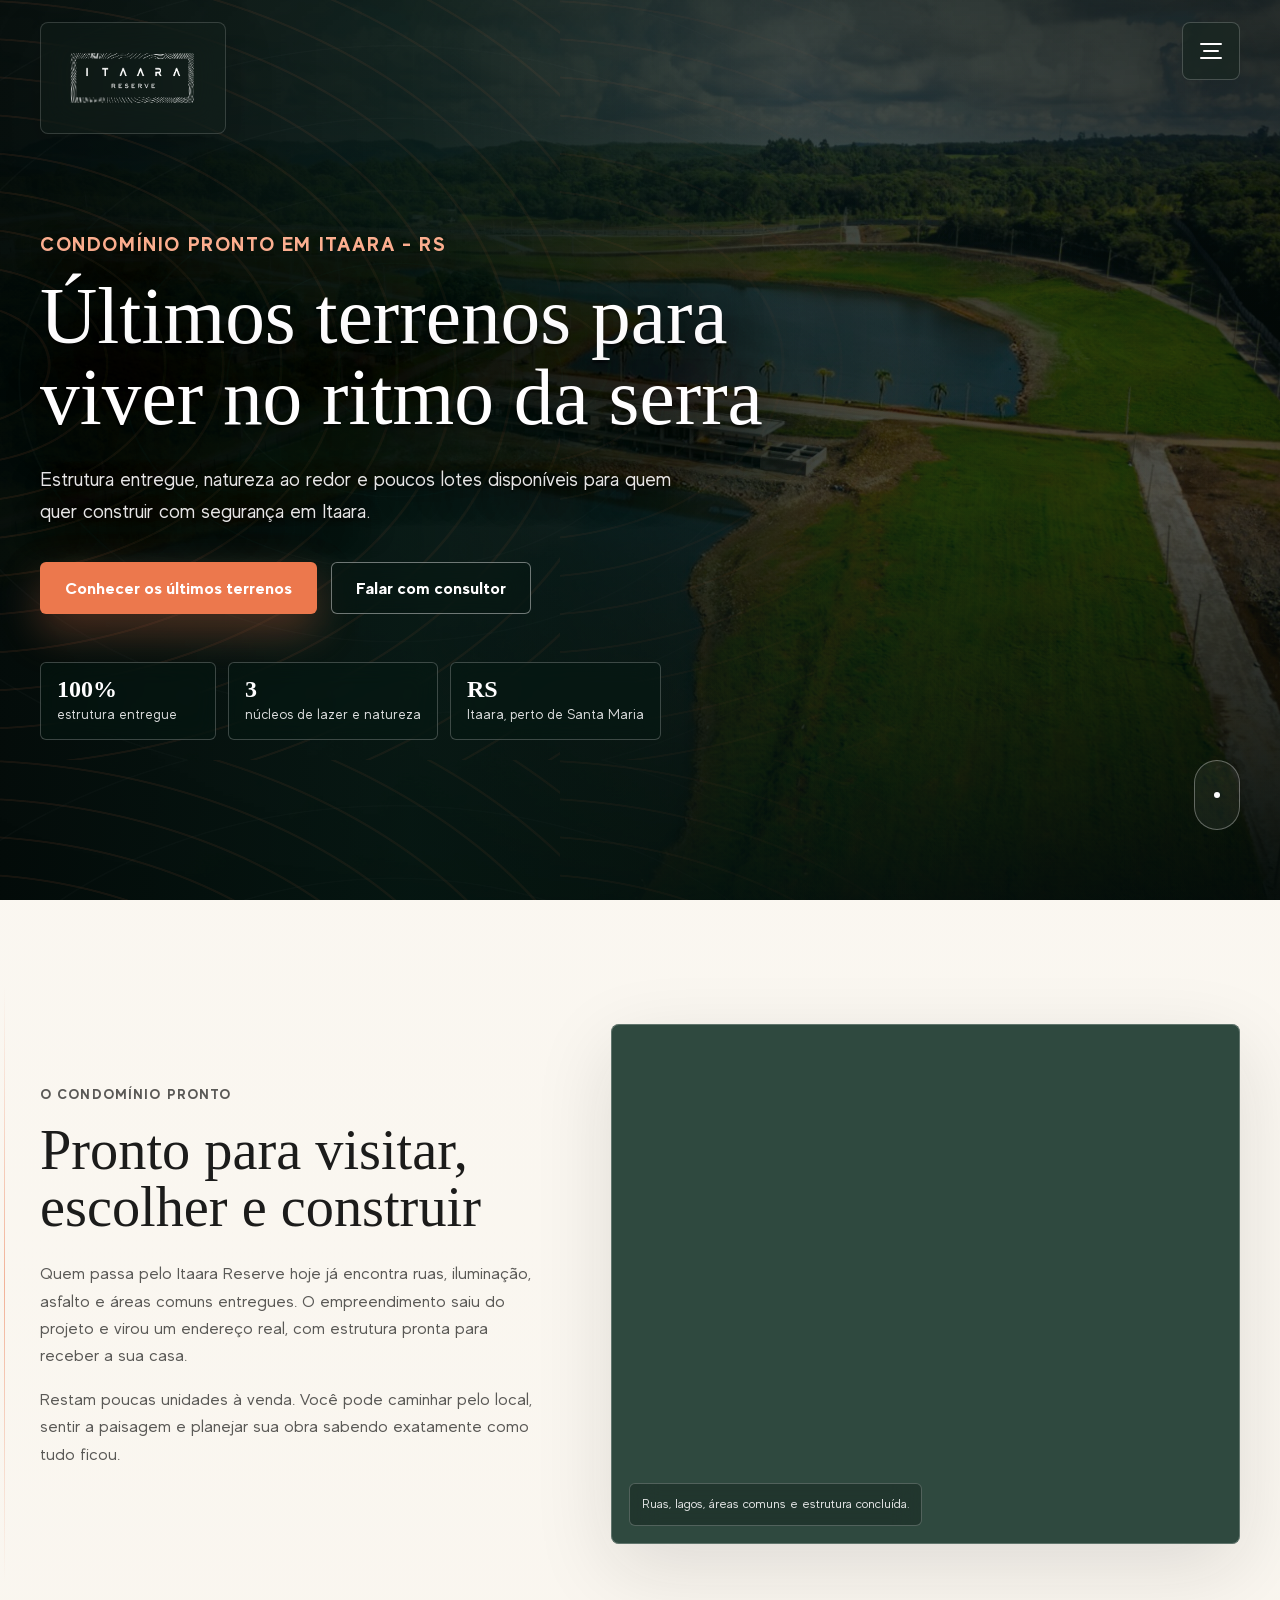
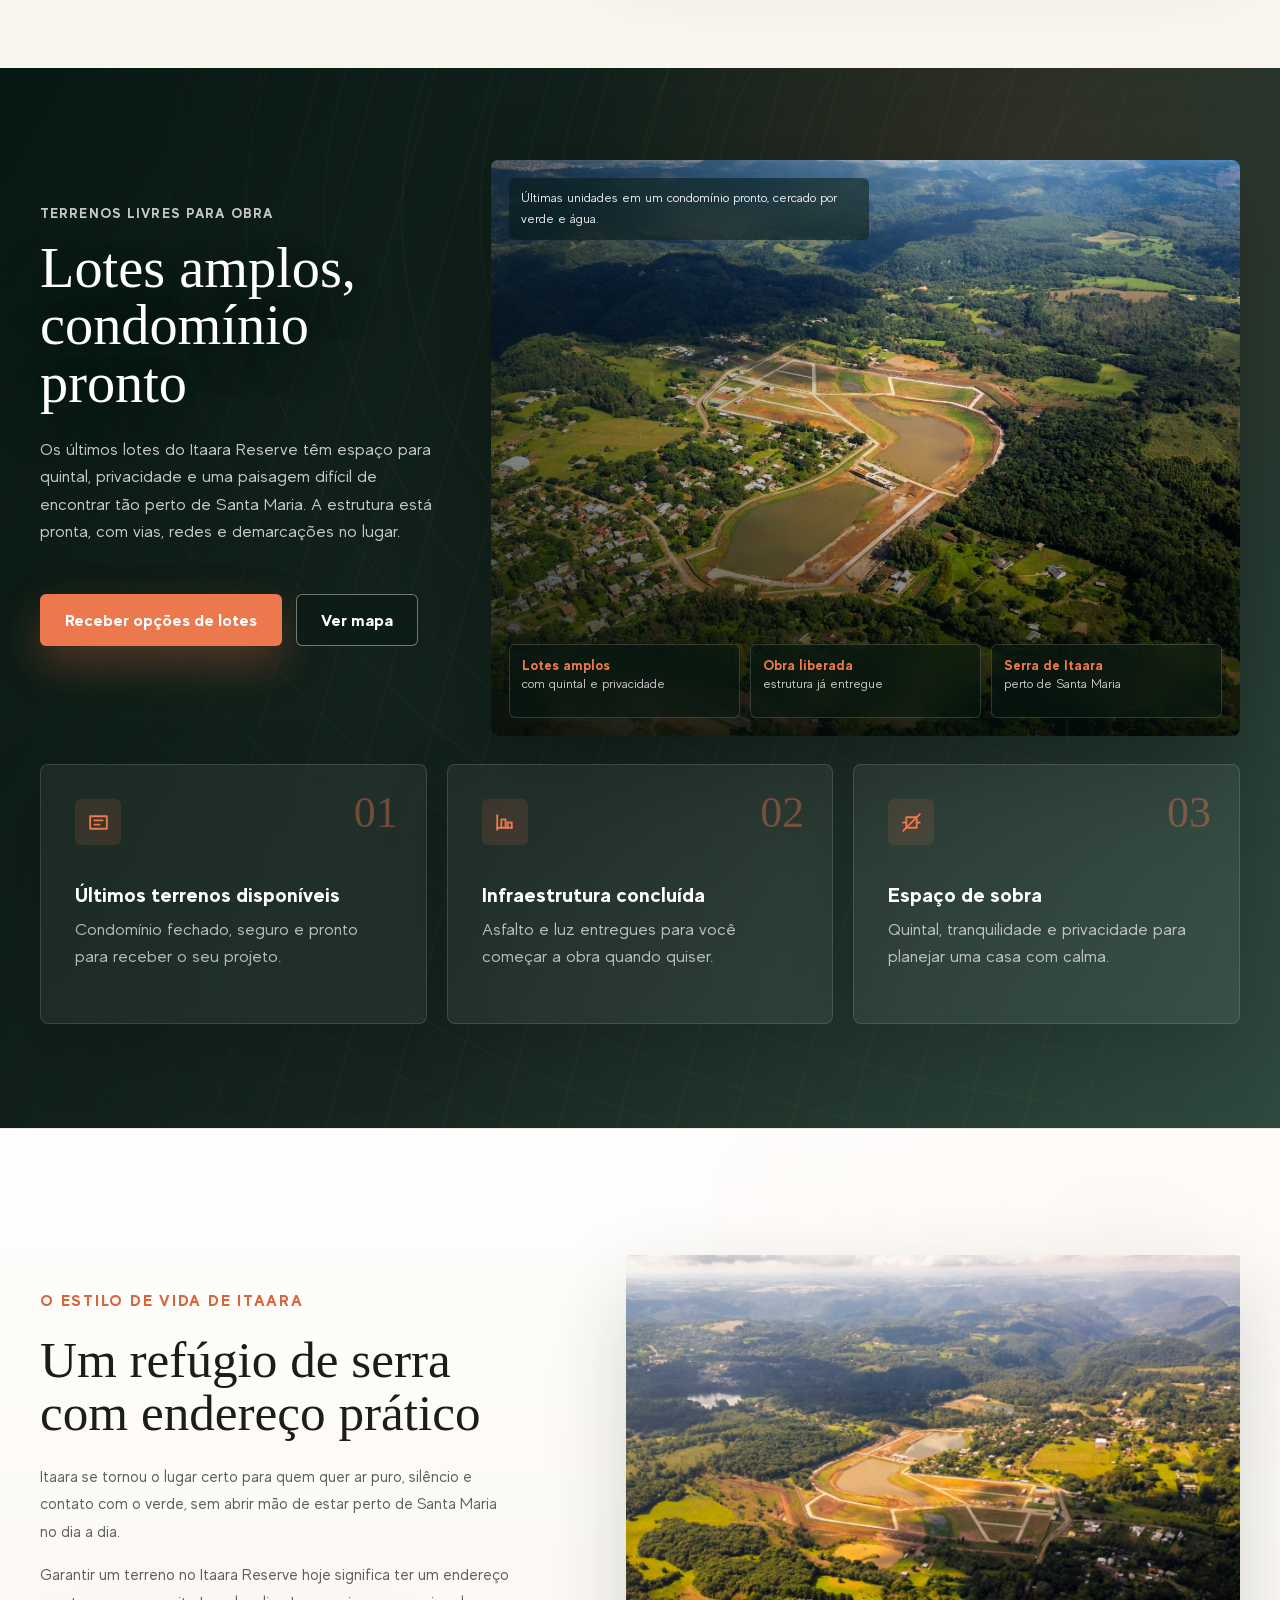
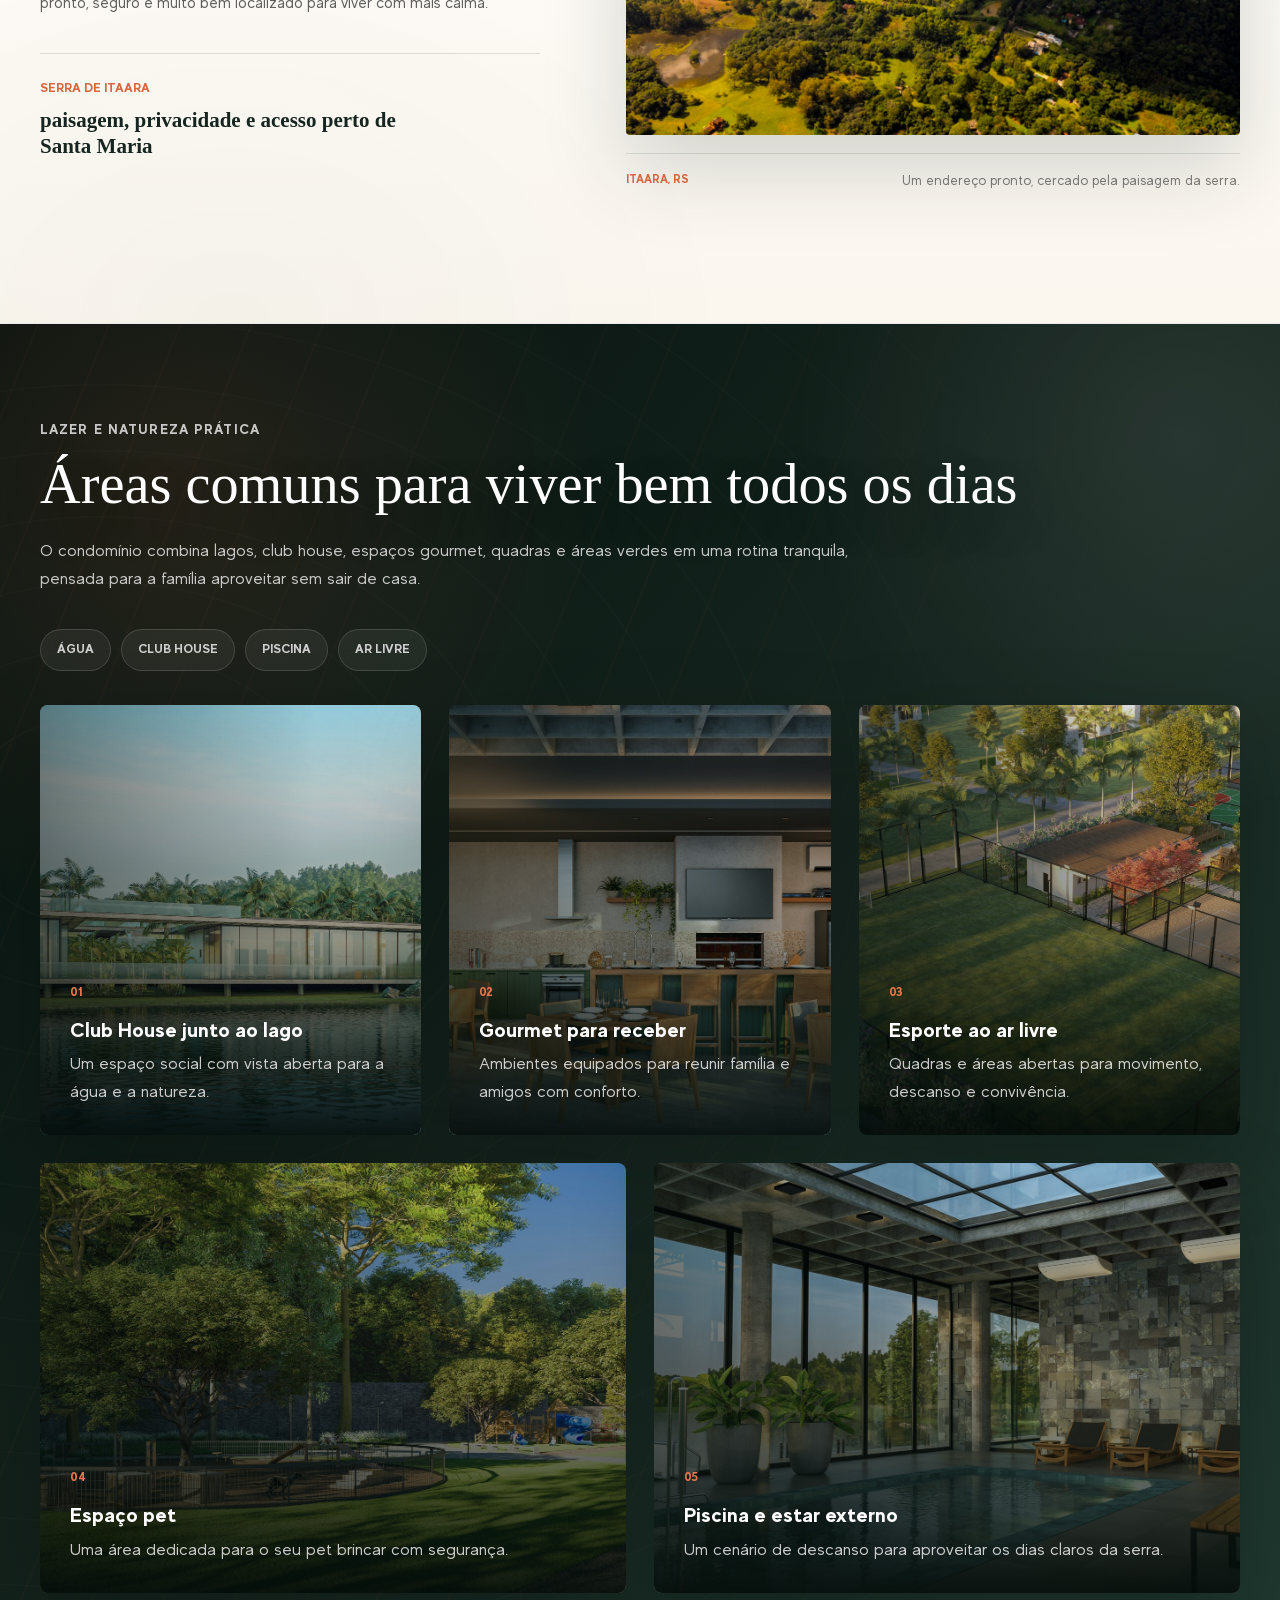
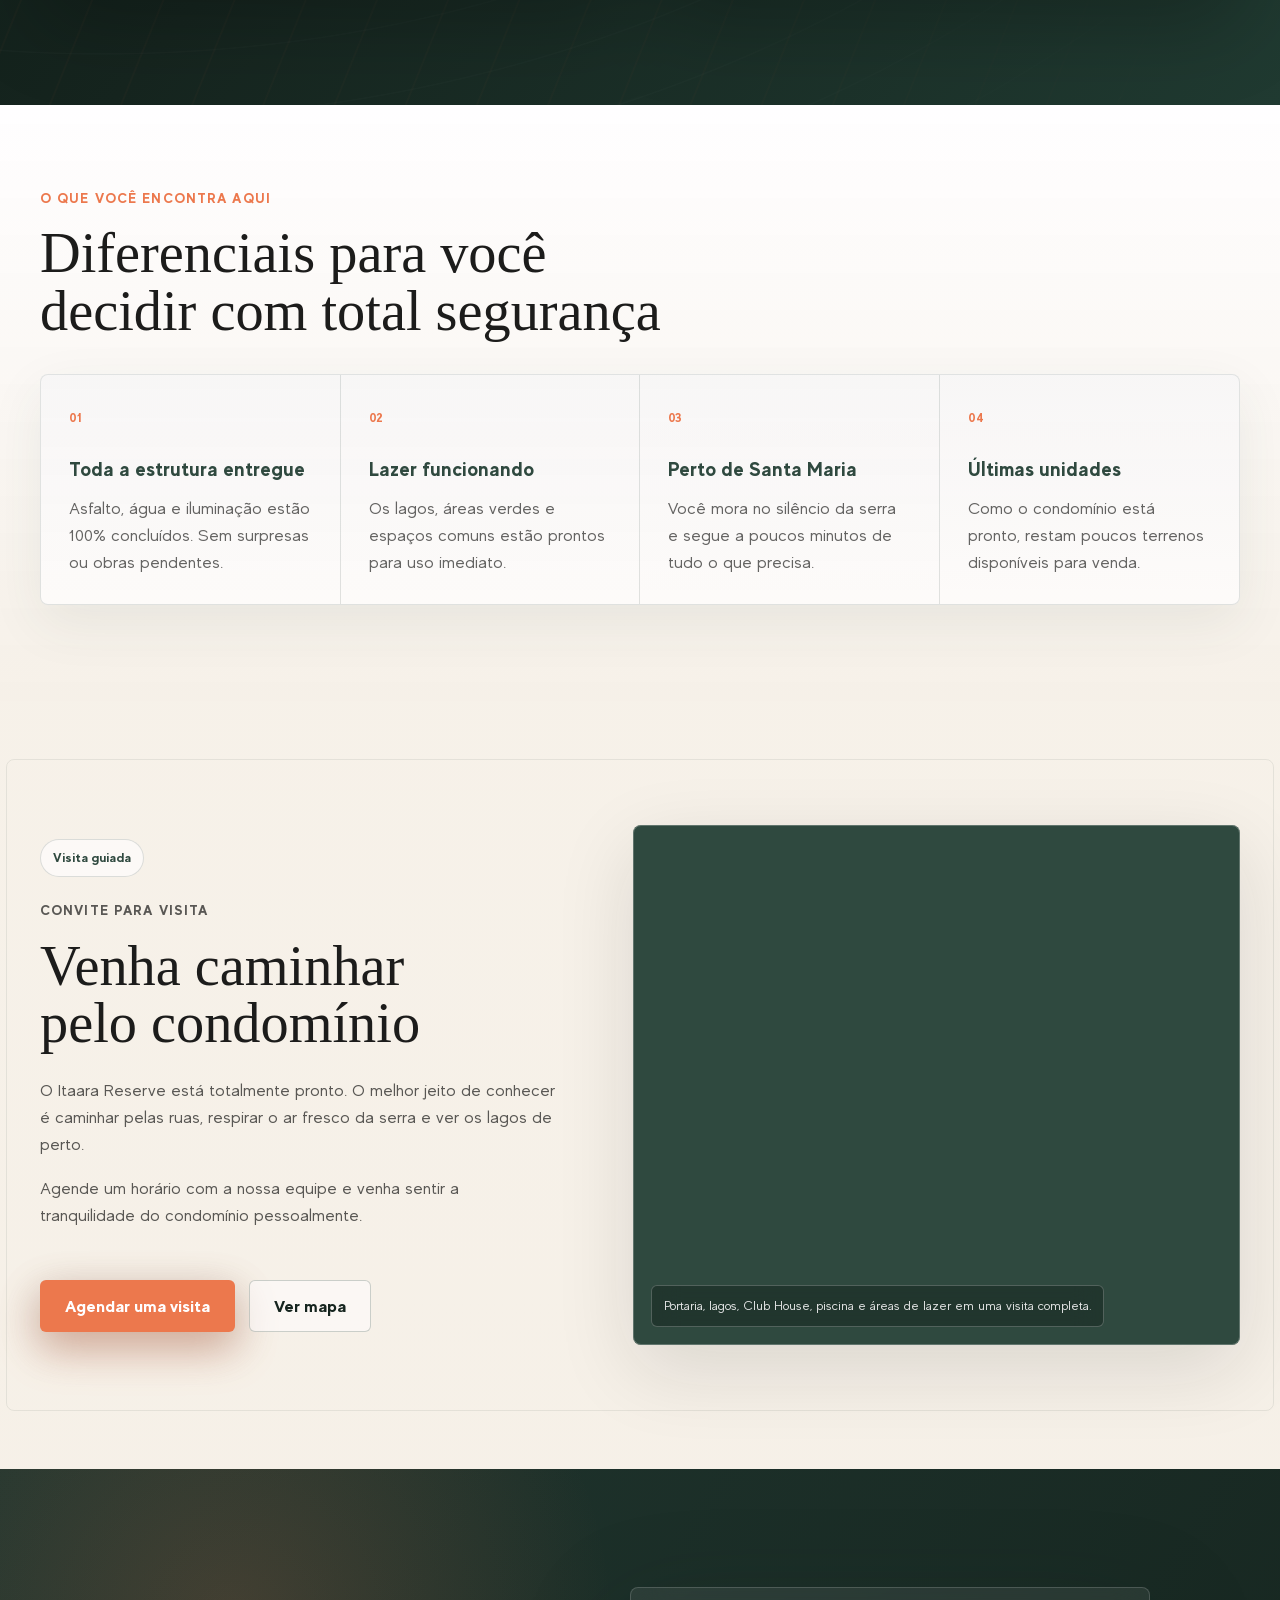
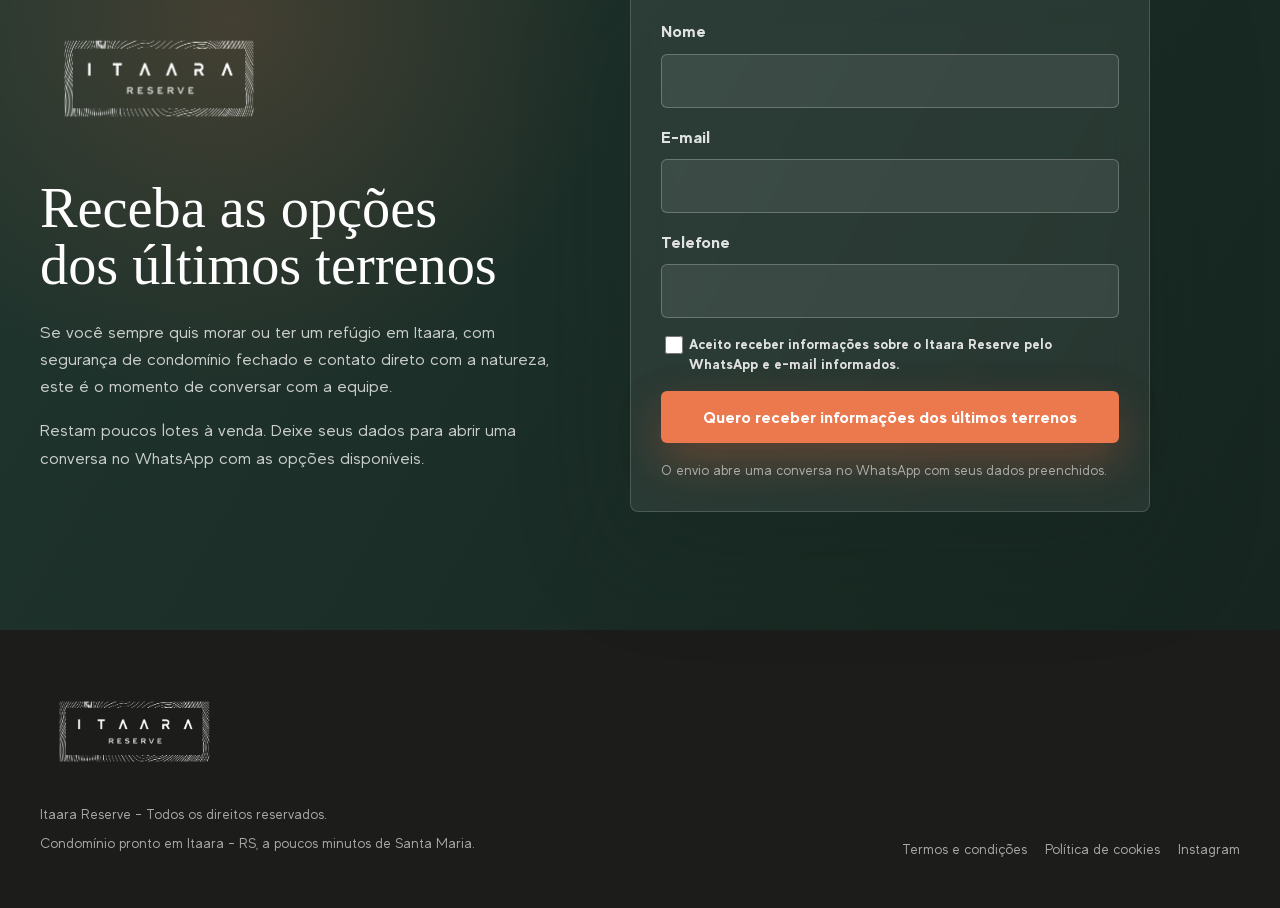
==== index.html @ 9b2591a5 "Add visit section photo gallery" ====
<!doctype html>
<html lang="pt-BR">
  <head>
    <meta charset="utf-8" />
    <meta name="viewport" content="width=device-width, initial-scale=1" />
    <title>Itaara Reserve | Últimos terrenos em Itaara</title>
    <meta
      name="description"
      content="Condomínio pronto em Itaara, com últimos terrenos disponíveis, lagos, natureza e infraestrutura concluída."
    />
    <link rel="preload" href="assets/images/lagos-condominio.jpg" as="image" />
    <script>
      if (location.protocol === "file:") document.documentElement.classList.add("is-file-preview");
    </script>
    <link rel="stylesheet" href="styles.css?v=design-26" />
  </head>
  <body>
    <a class="skip-link" href="#conteudo">Pular para o conteúdo</a>

    <header class="site-header" data-header>
      <a class="brand" href="#topo" aria-label="Itaara Reserve">
        <img src="assets/images/logo-horizontal-branco.png" alt="Itaara Reserve" />
      </a>
      <button class="menu-toggle" type="button" aria-label="Abrir menu" aria-expanded="false" aria-controls="site-menu" data-menu-toggle>
        <span></span>
        <span></span>
        <span></span>
      </button>
      <div class="menu-panel" id="site-menu" data-menu-panel>
        <nav class="menu-nav" aria-label="Navegação principal">
          <a href="#condominio">Condomínio</a>
          <a href="#terrenos">Terrenos</a>
          <a href="#lazer">Lazer</a>
          <a href="#visita">Visita</a>
        </nav>
        <a class="menu-cta" href="https://api.whatsapp.com/send?phone=555599953002&text=Ol%C3%A1.%20Estou%20visitando%20a%20landing%20page%20do%20Itaara%20Reserve%20e%20gostaria%20de%20conhecer%20os%20%C3%BAltimos%20terrenos." target="_blank" rel="noreferrer">
          Falar com consultor
        </a>
      </div>
    </header>

    <main id="conteudo">
      <section class="hero" id="topo" aria-label="Itaara Reserve">
        <div class="hero-video" aria-hidden="true">
          <iframe
            data-hero-video
            src="https://www.youtube.com/embed/HcRC96KBAro?autoplay=1&mute=1&controls=0&playsinline=1&loop=1&playlist=HcRC96KBAro&modestbranding=1&rel=0&enablejsapi=1"
            title="Vídeo do Itaara Reserve"
            allow="autoplay; encrypted-media; picture-in-picture"
            referrerpolicy="strict-origin-when-cross-origin"
          ></iframe>
        </div>
        <div class="hero-overlay"></div>
        <div class="hero-content">
          <p class="section-kicker">Condomínio pronto em Itaara - RS</p>
          <h1>Últimos terrenos para viver no ritmo da serra</h1>
          <p>
            Estrutura entregue, natureza ao redor e poucos lotes disponíveis para quem quer construir com segurança em Itaara.
          </p>
          <div class="hero-actions">
            <a class="btn btn-primary" href="https://api.whatsapp.com/send?phone=555599953002&text=Ol%C3%A1.%20Quero%20conhecer%20os%20%C3%BAltimos%20terrenos%20do%20Itaara%20Reserve." target="_blank" rel="noreferrer">
              Conhecer os últimos terrenos
            </a>
            <a class="btn btn-ghost" href="https://api.whatsapp.com/send?phone=555599953002&text=Ol%C3%A1.%20Gostaria%20de%20falar%20com%20um%20consultor%20sobre%20o%20Itaara%20Reserve." target="_blank" rel="noreferrer">
              Falar com consultor
            </a>
          </div>
          <div class="hero-proof" aria-label="Resumo do empreendimento">
            <span><strong>100%</strong> estrutura entregue</span>
            <span><strong>3</strong> núcleos de lazer e natureza</span>
            <span><strong>RS</strong> Itaara, perto de Santa Maria</span>
          </div>
        </div>
        <a class="scroll-cue" href="#condominio" aria-label="Conhecer o condomínio">
          <span></span>
        </a>
      </section>

      <section class="section split-section proof-section" id="condominio">
        <div class="section-copy">
          <p class="section-kicker">O condomínio pronto</p>
          <h2>Pronto para visitar, escolher e construir</h2>
          <p>
            Quem passa pelo Itaara Reserve hoje já encontra ruas, iluminação, asfalto e áreas comuns entregues. O empreendimento saiu do projeto e virou um endereço real, com estrutura pronta para receber a sua casa.
          </p>
          <p>
            Restam poucas unidades à venda. Você pode caminhar pelo local, sentir a paisagem e planejar sua obra sabendo exatamente como tudo ficou.
          </p>
        </div>
        <figure class="image-panel kenburns-panel">
          <img src="assets/images/estrutura-pronta.jpg" alt="Vista aérea do Itaara Reserve com ruas, lagos e infraestrutura pronta" />
          <img src="assets/images/lagos-condominio.jpg" alt="Lagos e áreas de lazer do Itaara Reserve vistos de cima" aria-hidden="true" />
          <img src="assets/images/vista-geral.jpg" alt="Vista geral do Itaara Reserve integrado à natureza" aria-hidden="true" />
          <img src="assets/images/render-portaria.jpg" alt="Render da portaria do Itaara Reserve" aria-hidden="true" />
          <figcaption>Ruas, lagos, áreas comuns e estrutura concluída.</figcaption>
        </figure>
      </section>

      <section class="section lots-section" id="terrenos">
        <div class="lots-top">
          <div class="section-intro lots-intro">
            <p class="section-kicker">Terrenos livres para obra</p>
            <h2>Lotes amplos, condomínio pronto</h2>
            <p>
              Os últimos lotes do Itaara Reserve têm espaço para quintal, privacidade e uma paisagem difícil de encontrar tão perto de Santa Maria. A estrutura está pronta, com vias, redes e demarcações no lugar.
            </p>
            <div class="section-actions">
              <a class="btn btn-primary" href="https://api.whatsapp.com/send?phone=555599953002&text=Ol%C3%A1.%20Quero%20receber%20as%20op%C3%A7%C3%B5es%20dos%20%C3%BAltimos%20lotes%20do%20Itaara%20Reserve." target="_blank" rel="noreferrer">
                Receber opções de lotes
              </a>
              <button class="btn btn-ghost btn-map" type="button" data-map-open>
                Ver mapa
              </button>
            </div>
          </div>
          <figure class="lots-showcase">
            <img src="assets/images/vista-geral.jpg" alt="Vista aérea dos terrenos e lagos do Itaara Reserve" />
            <figcaption>Últimas unidades em um condomínio pronto, cercado por verde e água.</figcaption>
            <div class="lot-tags" aria-label="Resumo dos terrenos">
              <span><strong>Lotes amplos</strong> com quintal e privacidade</span>
              <span><strong>Obra liberada</strong> estrutura já entregue</span>
              <span><strong>Serra de Itaara</strong> perto de Santa Maria</span>
            </div>
          </figure>
        </div>
        <div class="benefit-list">
          <article class="benefit-item">
            <span class="benefit-number">01</span>
            <span class="benefit-icon" aria-hidden="true">
              <svg viewBox="0 0 24 24"><path d="M4 6h16v12H4z" /><path d="M8 10h8" /><path d="M8 14h5" /></svg>
            </span>
            <div>
              <h3>Últimos terrenos disponíveis</h3>
              <p>Condomínio fechado, seguro e pronto para receber o seu projeto.</p>
            </div>
          </article>
          <article class="benefit-item">
            <span class="benefit-number">02</span>
            <span class="benefit-icon" aria-hidden="true">
              <svg viewBox="0 0 24 24"><path d="M5 19V5" /><path d="M5 17h14" /><path d="M9 17V9h4v8" /><path d="M15 17v-5h4v5" /></svg>
            </span>
            <div>
              <h3>Infraestrutura concluída</h3>
              <p>Asfalto e luz entregues para você começar a obra quando quiser.</p>
            </div>
          </article>
          <article class="benefit-item">
            <span class="benefit-number">03</span>
            <span class="benefit-icon" aria-hidden="true">
              <svg viewBox="0 0 24 24"><path d="M4 20L20 4" /><path d="M7 7h10v10H7z" /><path d="M4 12h3" /><path d="M17 12h3" /></svg>
            </span>
            <div>
              <h3>Espaço de sobra</h3>
              <p>Quintal, tranquilidade e privacidade para planejar uma casa com calma.</p>
            </div>
          </article>
        </div>
      </section>

      <section class="lifestyle-section">
        <div class="lifestyle-bg" aria-hidden="true"></div>
        <div class="lifestyle-frame">
          <div class="section-copy lifestyle-copy">
            <p class="section-kicker">O estilo de vida de Itaara</p>
            <h2>Um refúgio de serra com endereço prático</h2>
            <p>
              Itaara se tornou o lugar certo para quem quer ar puro, silêncio e contato com o verde, sem abrir mão de estar perto de Santa Maria no dia a dia.
            </p>
            <p>
              Garantir um terreno no Itaara Reserve hoje significa ter um endereço pronto, seguro e muito bem localizado para viver com mais calma.
            </p>
            <div class="lifestyle-signature" aria-label="Resumo do estilo de vida">
              <span>Serra de Itaara</span>
              <strong>paisagem, privacidade e acesso perto de Santa Maria</strong>
            </div>
          </div>
          <figure class="wide-image lifestyle-visual">
            <img src="assets/images/serra-itaara.jpg" alt="Vista aérea da serra de Itaara com o condomínio integrado à natureza" />
            <figcaption>
              <span>Itaara, RS</span>
              <strong>Um endereço pronto, cercado pela paisagem da serra.</strong>
            </figcaption>
          </figure>
        </div>
      </section>

      <section class="section leisure-section" id="lazer">
        <div class="leisure-head">
          <div class="section-intro">
            <p class="section-kicker">Lazer e natureza prática</p>
            <h2>Áreas comuns para viver bem todos os dias</h2>
            <p>
              O condomínio combina lagos, club house, espaços gourmet, quadras e áreas verdes em uma rotina tranquila, pensada para a família aproveitar sem sair de casa.
            </p>
          </div>
          <div class="leisure-note" aria-label="Resumo das experiências de lazer">
            <span>água</span>
            <span>club house</span>
            <span>piscina</span>
            <span>ar livre</span>
          </div>
        </div>
        <div class="leisure-grid">
          <article class="leisure-card">
            <img src="assets/images/render-clubhouse-lago.jpg" alt="Render do Club House à beira do lago" />
            <div>
              <span class="card-index">01</span>
              <h3>Club House junto ao lago</h3>
              <p>Um espaço social com vista aberta para a água e a natureza.</p>
            </div>
          </article>
          <article class="leisure-card">
            <img src="assets/images/render-gourmet-interior.jpg" alt="Render do espaço gourmet interno" />
            <div>
              <span class="card-index">02</span>
              <h3>Gourmet para receber</h3>
              <p>Ambientes equipados para reunir família e amigos com conforto.</p>
            </div>
          </article>
          <article class="leisure-card">
            <img src="assets/images/render-quadras.jpg" alt="Render das quadras esportivas do Itaara Reserve" />
            <div>
              <span class="card-index">03</span>
              <h3>Esporte ao ar livre</h3>
              <p>Quadras e áreas abertas para movimento, descanso e convivência.</p>
            </div>
          </article>
          <article class="leisure-card">
            <img src="assets/images/render-pet-agility.jpg" alt="Render do espaço pet agility" />
            <div>
              <span class="card-index">04</span>
              <h3>Espaço pet</h3>
              <p>Uma área dedicada para o seu pet brincar com segurança.</p>
            </div>
          </article>
          <article class="leisure-card">
            <img src="assets/images/render-piscina.jpg" alt="Render da piscina do Itaara Reserve" />
            <div>
              <span class="card-index">05</span>
              <h3>Piscina e estar externo</h3>
              <p>Um cenário de descanso para aproveitar os dias claros da serra.</p>
            </div>
          </article>
        </div>
      </section>

      <section class="summary-section" aria-label="Diferenciais">
        <div class="summary-head">
          <p class="section-kicker">O que você encontra aqui</p>
          <h2>Diferenciais para você decidir com total segurança</h2>
        </div>
        <div class="summary-grid">
          <article>
            <span>01</span>
            <strong>Toda a estrutura entregue</strong>
            <p>Asfalto, água e iluminação estão 100% concluídos. Sem surpresas ou obras pendentes.</p>
          </article>
          <article>
            <span>02</span>
            <strong>Lazer funcionando</strong>
            <p>Os lagos, áreas verdes e espaços comuns estão prontos para uso imediato.</p>
          </article>
          <article>
            <span>03</span>
            <strong>Perto de Santa Maria</strong>
            <p>Você mora no silêncio da serra e segue a poucos minutos de tudo o que precisa.</p>
          </article>
          <article>
            <span>04</span>
            <strong>Últimas unidades</strong>
            <p>Como o condomínio está pronto, restam poucos terrenos disponíveis para venda.</p>
          </article>
        </div>
      </section>

      <section class="section split-section visit-section" id="visita">
        <div class="section-copy">
          <span class="visit-badge">Visita guiada</span>
          <p class="section-kicker">Convite para visita</p>
          <h2>Venha caminhar pelo condomínio</h2>
          <p>
            O Itaara Reserve está totalmente pronto. O melhor jeito de conhecer é caminhar pelas ruas, respirar o ar fresco da serra e ver os lagos de perto.
          </p>
          <p>
            Agende um horário com a nossa equipe e venha sentir a tranquilidade do condomínio pessoalmente.
          </p>
          <div class="section-actions">
            <a class="btn btn-primary" href="https://api.whatsapp.com/send?phone=555599953002&text=Ol%C3%A1.%20Quero%20agendar%20uma%20visita%20ao%20Itaara%20Reserve." target="_blank" rel="noreferrer">
              Agendar uma visita
            </a>
            <button class="btn btn-outline-dark" type="button" data-map-open>
              Ver mapa
            </button>
          </div>
        </div>
        <figure class="image-panel visit-image visit-gallery">
          <img src="assets/images/render-portico-acesso.jpg" alt="Render do pórtico de acesso do Itaara Reserve" />
          <img src="assets/images/vista-geral.jpg" alt="Vista aérea do Itaara Reserve com lagos e terrenos" aria-hidden="true" />
          <img src="assets/images/render-clubhouse-lago.jpg" alt="Render do Club House junto ao lago" aria-hidden="true" />
          <img src="assets/images/render-piscina.jpg" alt="Render da piscina do Itaara Reserve" aria-hidden="true" />
          <img src="assets/images/render-quadras.jpg" alt="Render das quadras esportivas do condomínio" aria-hidden="true" />
          <figcaption>Portaria, lagos, Club House, piscina e áreas de lazer em uma visita completa.</figcaption>
        </figure>
      </section>

      <section class="conversion-section" id="contato">
        <div class="conversion-copy">
          <img src="assets/images/logo-horizontal-branco.png" alt="Itaara Reserve" />
          <h2>Receba as opções dos últimos terrenos</h2>
          <p>
            Se você sempre quis morar ou ter um refúgio em Itaara, com segurança de condomínio fechado e contato direto com a natureza, este é o momento de conversar com a equipe.
          </p>
          <p>
            Restam poucos lotes à venda. Deixe seus dados para abrir uma conversa no WhatsApp com as opções disponíveis.
          </p>
        </div>
        <form class="lead-form" data-lead-form>
          <label>
            Nome
            <input type="text" name="name" autocomplete="name" required />
          </label>
          <label>
            E-mail
            <input type="email" name="email" autocomplete="email" required />
          </label>
          <label>
            Telefone
            <input type="tel" name="phone" autocomplete="tel" required />
          </label>
          <label class="consent">
            <input type="checkbox" name="consent" required />
            Aceito receber informações sobre o Itaara Reserve pelo WhatsApp e e-mail informados.
          </label>
          <button class="btn btn-primary" type="submit">Quero receber informações dos últimos terrenos</button>
          <p class="form-note">O envio abre uma conversa no WhatsApp com seus dados preenchidos.</p>
        </form>
      </section>
    </main>

    <footer class="site-footer">
      <div>
        <img src="assets/images/logo-horizontal-branco.png" alt="Itaara Reserve" />
        <p>Itaara Reserve - Todos os direitos reservados.</p>
        <p>Condomínio pronto em Itaara - RS, a poucos minutos de Santa Maria.</p>
      </div>
      <div class="footer-links">
        <a href="https://itaarareserve.com.br/termos-e-condicoes/" target="_blank" rel="noreferrer">Termos e condições</a>
        <a href="https://itaarareserve.com.br/politica-de-cookies-br/" target="_blank" rel="noreferrer">Política de cookies</a>
        <a href="https://www.instagram.com/construtoraitaara/" target="_blank" rel="noreferrer">Instagram</a>
      </div>
    </footer>

    <div class="map-modal" data-map-modal hidden>
      <div class="map-modal__backdrop" data-map-close></div>
      <div class="map-modal__dialog" role="dialog" aria-modal="true" aria-label="Mapa do Itaara Reserve">
        <button class="map-modal__close" type="button" aria-label="Fechar mapa" data-map-close>×</button>
        <div class="map-modal__head">
          <p class="section-kicker">Mapa do condomínio</p>
          <h2>Implantação Itaara Reserve</h2>
        </div>
        <img src="assets/images/mapa-itaara.jpg" alt="Mapa de implantação do Itaara Reserve" />
      </div>
    </div>

    <script src="script.js?v=design-26"></script>
  </body>
</html>
---- styles.css ----
@font-face {
  font-family: "Made Evolve Sans";
  src: url("assets/fonts/made-evolve-sans.woff2") format("woff2");
  font-weight: 400;
  font-style: normal;
  font-display: swap;
}

@font-face {
  font-family: "Made Evolve Sans";
  src: url("assets/fonts/made-evolve-sans-medium.woff2") format("woff2");
  font-weight: 600;
  font-style: normal;
  font-display: swap;
}

@font-face {
  font-family: "Made Evolve Sans";
  src: url("assets/fonts/made-evolve-sans-bold.woff2") format("woff2");
  font-weight: 800;
  font-style: normal;
  font-display: swap;
}

@font-face {
  font-family: "Mirador Display";
  src: local("Mirador Book"), local("Mirador"), local("Mirador Medium");
  font-weight: 400 700;
  font-style: normal;
  font-display: swap;
}

:root {
  --coral: #ec784d;
  --coral-deep: #d7653e;
  --green: #2f493f;
  --green-deep: #20362f;
  --green-ink: #16251f;
  --black: #1c1c1b;
  --white: #fffeff;
  --paper: #f5efe6;
  --paper-soft: #fbf8f2;
  --mist: #e8ede5;
  --sage: #61736a;
  --line: rgba(47, 73, 63, 0.14);
  --shadow-soft: 0 24px 80px rgba(28, 28, 27, 0.12);
  --shadow-strong: 0 36px 110px rgba(22, 37, 31, 0.28);
  --max: 1200px;
  --display: "Mirador Display", Georgia, "Times New Roman", serif;
  --sans: "Made Evolve Sans", "Segoe UI", Tahoma, sans-serif;
}

* {
  box-sizing: border-box;
}

html {
  scroll-behavior: smooth;
  overflow-x: hidden;
}

body {
  margin: 0;
  background:
    radial-gradient(circle at 12% 0%, rgba(236, 120, 77, 0.08), transparent 28rem),
    linear-gradient(180deg, var(--paper-soft), var(--paper));
  color: var(--black);
  font-family: var(--sans);
  font-size: 17px;
  line-height: 1.6;
  overflow-x: hidden;
}

::selection {
  background: rgba(236, 120, 77, 0.28);
}

img {
  display: block;
  max-width: 100%;
}

a {
  color: inherit;
  text-decoration: none;
}

button,
input {
  font: inherit;
}

.skip-link {
  position: fixed;
  top: 12px;
  left: 12px;
  z-index: 20;
  transform: translateY(-160%);
  background: var(--white);
  color: var(--black);
  padding: 10px 14px;
  border-radius: 6px;
}

.skip-link:focus {
  transform: translateY(0);
}

.site-header {
  position: absolute;
  top: 22px;
  left: max(22px, calc((100vw - var(--max)) / 2));
  right: max(22px, calc((100vw - var(--max)) / 2));
  z-index: 10;
  display: flex;
  align-items: flex-start;
  justify-content: space-between;
  gap: 18px;
  color: var(--white);
  pointer-events: none;
}

.brand,
.menu-toggle,
.menu-panel {
  pointer-events: auto;
}

.brand {
  display: flex;
  align-items: center;
  min-height: 58px;
  border: 1px solid rgba(255, 254, 255, 0.16);
  border-radius: 8px;
  padding: 11px 14px;
  background: rgba(22, 37, 31, 0.34);
  box-shadow: 0 16px 48px rgba(0, 0, 0, 0.18);
  backdrop-filter: blur(18px);
  transition: background 220ms ease, border-color 220ms ease, box-shadow 220ms ease;
}

.site-header.is-scrolled .brand,
.site-header.is-scrolled .menu-toggle {
  border-color: rgba(255, 254, 255, 0.2);
  background: rgba(22, 37, 31, 0.78);
  box-shadow: 0 18px 58px rgba(0, 0, 0, 0.24);
}

.brand img {
  width: 156px;
}

.menu-toggle {
  position: fixed;
  top: 22px;
  right: max(22px, calc((100vw - var(--max)) / 2));
  z-index: 12;
  display: grid;
  place-items: center;
  width: 58px;
  height: 58px;
  border: 1px solid rgba(255, 254, 255, 0.2);
  border-radius: 8px;
  padding: 0;
  color: var(--white);
  background: rgba(22, 37, 31, 0.64);
  box-shadow: 0 16px 48px rgba(0, 0, 0, 0.18);
  backdrop-filter: blur(18px);
  cursor: pointer;
  transition: background 220ms ease, border-color 220ms ease, transform 220ms ease, box-shadow 220ms ease;
}

.menu-toggle:hover {
  border-color: rgba(236, 120, 77, 0.78);
  background: rgba(22, 37, 31, 0.72);
  transform: translateY(-1px);
}

.menu-toggle span {
  position: absolute;
  width: 22px;
  height: 2px;
  border-radius: 999px;
  background: currentColor;
  transition: transform 220ms ease, opacity 180ms ease, width 220ms ease;
}

.menu-toggle span:nth-child(1) {
  transform: translateY(-7px);
}

.menu-toggle span:nth-child(2) {
  width: 16px;
}

.menu-toggle span:nth-child(3) {
  transform: translateY(7px);
}

.site-header.is-menu-open .menu-toggle span:nth-child(1) {
  transform: rotate(45deg);
}

.site-header.is-menu-open .menu-toggle span:nth-child(2) {
  opacity: 0;
  transform: scaleX(0);
}

.site-header.is-menu-open .menu-toggle span:nth-child(3) {
  transform: rotate(-45deg);
}

.menu-panel {
  position: fixed;
  top: 92px;
  right: max(22px, calc((100vw - var(--max)) / 2));
  z-index: 11;
  width: min(340px, calc(100vw - 44px));
  border: 1px solid rgba(255, 254, 255, 0.16);
  border-radius: 8px;
  padding: 10px;
  background: rgba(22, 37, 31, 0.9);
  box-shadow: 0 28px 84px rgba(0, 0, 0, 0.3);
  backdrop-filter: blur(22px);
  opacity: 0;
  visibility: hidden;
  transform: translateY(-8px) scale(0.98);
  transform-origin: top right;
  transition: opacity 180ms ease, visibility 180ms ease, transform 220ms ease;
}

.site-header.is-menu-open .menu-panel,
.menu-panel.is-open {
  opacity: 1;
  visibility: visible;
  transform: translateY(0) scale(1);
}

.menu-nav {
  display: grid;
  gap: 2px;
}

.menu-nav a {
  display: flex;
  align-items: center;
  min-height: 50px;
  border-radius: 6px;
  padding: 0 14px;
  color: rgba(255, 254, 255, 0.86);
  font-weight: 700;
  transition: background 180ms ease, color 180ms ease, transform 180ms ease;
}

.menu-nav a:hover {
  color: var(--white);
  background: rgba(255, 254, 255, 0.08);
  transform: translateX(2px);
}

.menu-cta {
  display: flex;
  align-items: center;
  justify-content: center;
  min-height: 50px;
  margin-top: 10px;
  border-radius: 6px;
  padding: 0 16px;
  background: var(--coral);
  color: var(--white);
  font-weight: 800;
  transition: background 180ms ease, transform 180ms ease, box-shadow 180ms ease;
}

.menu-cta:hover {
  background: var(--coral-deep);
  box-shadow: 0 18px 42px rgba(236, 120, 77, 0.24);
  transform: translateY(-1px);
}

.hero {
  position: relative;
  min-height: 100vh;
  min-height: 100svh;
  overflow: hidden;
  display: grid;
  align-items: center;
  padding: 142px max(32px, calc((100vw - var(--max)) / 2)) 74px;
  color: var(--white);
  background: var(--black) url("assets/images/lagos-condominio.jpg") center / cover no-repeat;
}

.hero-video {
  position: absolute;
  inset: 0;
  z-index: 1;
  overflow: hidden;
  background: var(--black) url("assets/images/lagos-condominio.jpg") center / cover no-repeat;
}

.hero-video iframe {
  position: absolute;
  top: 50%;
  left: 50%;
  width: 100vw;
  height: 56.25vw;
  min-width: 177.78vh;
  min-height: 100vh;
  transform: translate(-50%, -50%) scale(1.08);
  border: 0;
  opacity: 0;
  pointer-events: none;
  transition: opacity 500ms ease;
}

.hero.is-video-ready .hero-video iframe {
  opacity: 1;
}

.is-file-preview .hero-video {
  display: none;
}

.hero-overlay {
  position: absolute;
  inset: 0;
  z-index: 2;
  background:
    linear-gradient(90deg, rgba(3, 11, 9, 0.94) 0%, rgba(6, 24, 19, 0.82) 32%, rgba(6, 24, 19, 0.42) 62%, rgba(3, 11, 9, 0.58) 100%),
    radial-gradient(ellipse at 28% 54%, rgba(3, 11, 9, 0.66) 0%, rgba(3, 11, 9, 0.42) 34%, transparent 66%),
    linear-gradient(0deg, rgba(3, 11, 9, 0.95) 0%, rgba(3, 11, 9, 0.24) 46%, rgba(3, 11, 9, 0.66) 100%);
}

.hero::after {
  content: "";
  position: absolute;
  inset: 0;
  z-index: 3;
  pointer-events: none;
  opacity: 0.26;
  background-image:
    repeating-radial-gradient(ellipse at -8% 48%, transparent 0 34px, rgba(236, 120, 77, 0.32) 35px 37px, transparent 38px 58px),
    repeating-radial-gradient(ellipse at 42% 50%, transparent 0 62px, rgba(255, 254, 255, 0.08) 63px 64px, transparent 65px 104px);
  background-size: 560px 760px, 940px 760px;
  mask-image: linear-gradient(90deg, #000 0%, rgba(0, 0, 0, 0.7) 42%, transparent 76%);
}

.hero-content {
  position: relative;
  width: min(820px, 100%);
  z-index: 4;
}

.section-kicker {
  margin: 0 0 16px;
  color: var(--coral);
  font-size: 14px;
  font-weight: 800;
  letter-spacing: 0.08em;
  text-transform: uppercase;
}

.hero .section-kicker,
.lifestyle-section .section-kicker {
  color: #ffb192;
}

.hero .section-kicker {
  text-shadow: 0 8px 24px rgba(0, 0, 0, 0.68);
}

h1,
h2,
h3,
p {
  margin-top: 0;
}

h1,
h2 {
  font-family: var(--display);
  font-weight: 400;
  line-height: 1.02;
  overflow-wrap: break-word;
  text-wrap: balance;
}

h1 {
  max-width: 780px;
  margin-bottom: 26px;
  color: var(--white);
  font-size: clamp(56px, 6.2vw, 88px);
  letter-spacing: 0;
  text-shadow:
    0 3px 2px rgba(0, 0, 0, 0.46),
    0 18px 44px rgba(0, 0, 0, 0.72),
    0 0 72px rgba(0, 0, 0, 0.58);
}

h1 span {
  color: var(--coral);
  text-shadow:
    0 3px 2px rgba(0, 0, 0, 0.42),
    0 18px 48px rgba(0, 0, 0, 0.78),
    0 0 40px rgba(236, 120, 77, 0.18);
}

h2 {
  margin-bottom: 24px;
  font-size: clamp(42px, 4.4vw, 62px);
}

h3 {
  margin-bottom: 8px;
  font-size: 21px;
  line-height: 1.22;
}

.hero p {
  max-width: 640px;
  color: rgba(255, 254, 255, 0.9);
  font-size: 20px;
  text-shadow:
    0 2px 2px rgba(0, 0, 0, 0.6),
    0 12px 30px rgba(0, 0, 0, 0.72);
}

.hero-actions {
  display: flex;
  flex-wrap: wrap;
  gap: 14px;
  margin-top: 34px;
}

.btn {
  display: inline-flex;
  align-items: center;
  justify-content: center;
  min-height: 50px;
  border-radius: 6px;
  padding: 15px 24px;
  border: 1px solid transparent;
  font-weight: 700;
  text-transform: none;
  line-height: 1.2;
  cursor: pointer;
  transition: transform 180ms ease, background 180ms ease, border-color 180ms ease, color 180ms ease, box-shadow 180ms ease;
}

.btn:hover {
  transform: translateY(-2px);
}

.btn-primary {
  background: var(--coral);
  color: var(--white);
  box-shadow: 0 18px 44px rgba(236, 120, 77, 0.32), 0 12px 42px rgba(0, 0, 0, 0.22);
}

.btn-primary:hover {
  background: var(--coral-deep);
  box-shadow: 0 22px 54px rgba(236, 120, 77, 0.34);
}

.btn-ghost {
  color: var(--white);
  border-color: rgba(255, 254, 255, 0.42);
  background: rgba(5, 23, 18, 0.42);
  backdrop-filter: blur(12px);
}

.btn-ghost:hover {
  background: rgba(255, 254, 255, 0.16);
}

.btn-outline-dark {
  color: var(--green-ink);
  border-color: rgba(47, 73, 63, 0.24);
  background: rgba(255, 254, 255, 0.52);
}

.btn-outline-dark:hover {
  border-color: rgba(47, 73, 63, 0.48);
  background: rgba(47, 73, 63, 0.08);
}

.section-actions {
  display: flex;
  flex-wrap: wrap;
  gap: 14px;
  margin-top: 32px;
}

.hero-proof {
  display: flex;
  flex-wrap: wrap;
  gap: 12px;
  margin-top: 48px;
}

.hero-proof span {
  display: grid;
  gap: 2px;
  min-width: 176px;
  border: 1px solid rgba(255, 254, 255, 0.22);
  background: rgba(5, 23, 18, 0.52);
  backdrop-filter: blur(12px);
  border-radius: 6px;
  padding: 14px 16px;
  color: rgba(255, 254, 255, 0.86);
  font-size: 14px;
}

.hero-proof strong {
  display: block;
  color: var(--white);
  font-family: var(--display);
  font-size: 24px;
  line-height: 1;
}

.scroll-cue {
  position: absolute;
  right: max(32px, calc((100vw - var(--max)) / 2));
  bottom: 70px;
  z-index: 4;
  display: grid;
  place-items: center;
  width: 46px;
  height: 70px;
  border: 1px solid rgba(255, 254, 255, 0.32);
  border-radius: 999px;
  background: rgba(255, 254, 255, 0.06);
}

.scroll-cue span {
  width: 6px;
  height: 6px;
  border-radius: 50%;
  background: var(--white);
  animation: cue 1600ms ease-in-out infinite;
}

@keyframes cue {
  0%, 100% {
    transform: translateY(-12px);
    opacity: 0.45;
  }

  50% {
    transform: translateY(12px);
    opacity: 1;
  }
}

.section {
  width: min(var(--max), calc(100% - 48px));
  margin: 0 auto;
  padding: 124px 0;
}

.proof-section {
  position: relative;
}

.proof-section::before {
  content: "";
  position: absolute;
  left: -36px;
  top: 86px;
  bottom: 86px;
  width: 1px;
  background: linear-gradient(180deg, transparent, rgba(236, 120, 77, 0.54), transparent);
}

.split-section {
  display: grid;
  grid-template-columns: 0.88fr 1.12fr;
  gap: 76px;
  align-items: center;
}

.section-copy p,
.section-intro p {
  color: rgba(28, 28, 27, 0.72);
}

.image-panel {
  position: relative;
  margin: 0;
  overflow: hidden;
  border-radius: 8px;
  height: 520px;
  background: var(--green);
  box-shadow: var(--shadow-soft);
}

.image-panel img,
.wide-image img {
  width: 100%;
  height: 100%;
  object-fit: cover;
}

.kenburns-panel img {
  position: absolute;
  inset: 0;
  opacity: 0;
  transform: scale(1.06);
  animation: kenburnsSlide 28s infinite;
}

.kenburns-panel img:nth-of-type(1) {
  animation-delay: -2s;
  transform-origin: 44% 46%;
}

.kenburns-panel img:nth-of-type(2) {
  animation-delay: 5s;
  transform-origin: 62% 42%;
}

.kenburns-panel img:nth-of-type(3) {
  animation-delay: 12s;
  transform-origin: 50% 54%;
}

.kenburns-panel img:nth-of-type(4) {
  animation-delay: 19s;
  transform-origin: 36% 48%;
}

@keyframes kenburnsSlide {
  0% {
    opacity: 0;
    transform: scale(1.06) translate3d(0, 0, 0);
  }

  6%,
  25% {
    opacity: 1;
  }

  31%,
  100% {
    opacity: 0;
    transform: scale(1.16) translate3d(-1.8%, -1.2%, 0);
  }
}

.image-panel::after {
  content: "";
  position: absolute;
  inset: 0;
  border: 1px solid rgba(255, 254, 255, 0.24);
  border-radius: inherit;
  pointer-events: none;
}

.image-panel figcaption {
  position: absolute;
  left: 18px;
  bottom: 18px;
  z-index: 1;
  max-width: calc(100% - 36px);
  border: 1px solid rgba(255, 254, 255, 0.22);
  border-radius: 6px;
  padding: 10px 12px;
  color: rgba(255, 254, 255, 0.88);
  background: rgba(22, 37, 31, 0.52);
  backdrop-filter: blur(14px);
  font-size: 13px;
}

.lots-section {
  position: relative;
  overflow: hidden;
  width: 100%;
  max-width: none;
  padding: 92px max(24px, calc((100vw - var(--max)) / 2)) 104px;
  color: var(--white);
  background:
    radial-gradient(circle at 80% 10%, rgba(236, 120, 77, 0.12), transparent 28rem),
    linear-gradient(120deg, #071711 0%, var(--green-ink) 52%, var(--green) 100%);
}

.lots-section::before {
  content: "";
  position: absolute;
  inset: 0;
  opacity: 0.22;
  pointer-events: none;
  background:
    repeating-radial-gradient(ellipse at 102% 14%, transparent 0 44px, rgba(255, 254, 255, 0.1) 45px 46px, transparent 47px 78px),
    repeating-linear-gradient(105deg, transparent 0 28px, rgba(236, 120, 77, 0.18) 29px 30px, transparent 31px 56px);
  mask-image: linear-gradient(90deg, transparent 0%, #000 28%, #000 82%, transparent 100%);
}

.lots-top,
.lots-section .benefit-list {
  position: relative;
  z-index: 1;
}

.lots-top {
  display: grid;
  grid-template-columns: minmax(0, 0.7fr) minmax(500px, 1.3fr);
  gap: 48px;
  align-items: stretch;
  margin-bottom: 28px;
}

.lots-intro {
  display: flex;
  flex-direction: column;
  justify-content: center;
  max-width: 620px;
  margin-bottom: 0;
  padding: 10px 0;
}

.lots-intro h2 {
  color: var(--white);
  text-shadow: 0 18px 46px rgba(0, 0, 0, 0.36);
}

.lots-intro p {
  color: rgba(255, 254, 255, 0.76);
}

.lots-showcase {
  position: relative;
  min-height: clamp(560px, 45vw, 650px);
  align-self: stretch;
  margin: 0;
  overflow: hidden;
  border-radius: 8px;
  box-shadow: 0 34px 92px rgba(0, 0, 0, 0.28);
  background: var(--green-ink);
}

.lots-showcase img {
  width: 100%;
  height: 100%;
  min-height: inherit;
  object-fit: cover;
  transform: scale(1.02);
}

.lots-showcase::after {
  content: "";
  position: absolute;
  inset: 0;
  background:
    linear-gradient(0deg, rgba(4, 13, 10, 0.82), transparent 48%),
    linear-gradient(90deg, rgba(4, 13, 10, 0.55), transparent 58%);
  pointer-events: none;
}

.lots-showcase figcaption {
  position: absolute;
  top: 18px;
  left: 18px;
  z-index: 1;
  max-width: 360px;
  border-radius: 6px;
  padding: 10px 12px;
  color: rgba(255, 254, 255, 0.9);
  background: rgba(5, 23, 18, 0.52);
  backdrop-filter: blur(14px);
  font-size: 13px;
}

.lot-tags {
  position: absolute;
  left: 18px;
  right: 18px;
  bottom: 18px;
  z-index: 1;
  display: grid;
  grid-template-columns: repeat(3, 1fr);
  gap: 10px;
}

.lot-tags span {
  min-height: 74px;
  border: 1px solid rgba(255, 254, 255, 0.16);
  border-radius: 6px;
  padding: 12px;
  color: rgba(255, 254, 255, 0.76);
  background: rgba(5, 23, 18, 0.62);
  backdrop-filter: blur(14px);
  font-size: 13px;
  line-height: 1.3;
}

.lot-tags strong {
  display: block;
  margin-bottom: 3px;
  color: var(--coral);
  font-size: 14px;
  line-height: 1.15;
}

.section-intro {
  max-width: 780px;
  margin-bottom: 48px;
}

.benefit-list {
  display: grid;
  grid-template-columns: repeat(3, 1fr);
  gap: 20px;
}

.benefit-item {
  position: relative;
  display: grid;
  grid-template-columns: 1fr;
  gap: 18px;
  align-items: start;
  min-height: 260px;
  padding: 34px;
  border: 1px solid rgba(255, 254, 255, 0.13);
  border-radius: 8px;
  background: rgba(255, 254, 255, 0.06);
  box-shadow: 0 24px 70px rgba(0, 0, 0, 0.15);
  backdrop-filter: blur(14px);
  transition: transform 220ms ease, border-color 220ms ease, box-shadow 220ms ease;
}

.benefit-item:hover {
  transform: translateY(-4px);
  border-color: rgba(236, 120, 77, 0.44);
  box-shadow: 0 30px 82px rgba(0, 0, 0, 0.22);
}

.benefit-number {
  position: absolute;
  top: 26px;
  right: 28px;
  color: rgba(236, 120, 77, 0.4);
  font-family: var(--display);
  font-size: 44px;
  line-height: 1;
}

.benefit-icon {
  display: grid;
  place-items: center;
  width: 46px;
  height: 46px;
  border-radius: 6px;
  background: rgba(236, 120, 77, 0.13);
  color: var(--coral);
}

.benefit-icon svg {
  width: 25px;
  height: 25px;
  fill: none;
  stroke: currentColor;
  stroke-linecap: round;
  stroke-linejoin: round;
  stroke-width: 1.8;
}

.benefit-item p {
  margin: 0;
  color: rgba(255, 254, 255, 0.68);
}

.benefit-item h3 {
  color: var(--white);
}

.lifestyle-section {
  position: relative;
  overflow: hidden;
  padding: 126px max(36px, calc((100vw - var(--max)) / 2)) 132px;
  color: var(--black);
  background:
    linear-gradient(180deg, #fffefd 0%, #fbf7ef 100%);
  border-top: 1px solid rgba(47, 73, 63, 0.08);
  border-bottom: 1px solid rgba(47, 73, 63, 0.1);
}

.lifestyle-section::after {
  display: none;
}

.lifestyle-bg {
  position: absolute;
  inset: 0;
  opacity: 0.42;
  background:
    radial-gradient(ellipse at 18% 100%, rgba(47, 73, 63, 0.08), transparent 34rem),
    radial-gradient(ellipse at 88% 12%, rgba(236, 120, 77, 0.08), transparent 30rem);
  pointer-events: none;
}

.lifestyle-frame {
  position: relative;
  z-index: 1;
  display: grid;
  grid-template-columns: minmax(0, 0.9fr) minmax(480px, 1.1fr);
  gap: 84px;
  align-items: center;
  width: 100%;
  max-width: 1240px;
  margin: 0 auto;
}

.lifestyle-section .section-copy {
  position: relative;
  max-width: 500px;
}

.lifestyle-section .section-copy::before {
  display: none;
}

.lifestyle-section .section-kicker {
  color: var(--coral-deep);
  margin-bottom: 20px;
  letter-spacing: 0.11em;
}

.lifestyle-section h2 {
  max-width: 520px;
  color: var(--black);
  font-size: clamp(42px, 4vw, 58px);
  line-height: 1.03;
}

.lifestyle-section p {
  max-width: 470px;
  color: rgba(28, 28, 27, 0.7);
  font-size: 16px;
  line-height: 1.72;
}

.lifestyle-signature {
  display: grid;
  gap: 8px;
  margin-top: 36px;
  padding-top: 24px;
  border-top: 1px solid rgba(47, 73, 63, 0.16);
  color: var(--green);
}

.lifestyle-signature span {
  color: var(--coral-deep);
  font-size: 13px;
  font-weight: 800;
  text-transform: uppercase;
}

.lifestyle-signature strong {
  max-width: 390px;
  color: var(--green-ink);
  font-family: var(--display);
  font-size: 21px;
  font-weight: 700;
  line-height: 1.24;
}

.wide-image {
  position: relative;
  height: auto;
  margin: 0;
  overflow: visible;
  border: 0;
  border-radius: 4px;
  box-shadow: none;
}

.lifestyle-visual {
  height: auto;
}

.lifestyle-visual::before {
  display: none;
}

.lifestyle-visual img {
  width: 100%;
  height: auto;
  aspect-ratio: 1.28;
  border-radius: 4px;
  object-fit: cover;
  box-shadow: 0 34px 84px rgba(22, 37, 31, 0.18);
}

.lifestyle-visual figcaption {
  display: flex;
  justify-content: space-between;
  gap: 24px;
  margin-top: 18px;
  padding-top: 16px;
  border-top: 1px solid rgba(47, 73, 63, 0.14);
  color: rgba(28, 28, 27, 0.58);
}

.lifestyle-visual figcaption span {
  flex: 0 0 auto;
  color: var(--coral-deep);
  font-size: 12px;
  font-weight: 900;
  text-transform: uppercase;
}

.lifestyle-visual figcaption strong {
  max-width: 360px;
  font-family: var(--sans);
  font-size: 14px;
  font-weight: 500;
  line-height: 1.5;
  text-align: right;
}

.leisure-section {
  position: relative;
  width: 100%;
  max-width: none;
  overflow: hidden;
  padding: 94px max(36px, calc((100vw - var(--max)) / 2)) 112px;
  color: var(--white);
  background:
    radial-gradient(circle at 13% 12%, rgba(236, 120, 77, 0.12), transparent 27rem),
    radial-gradient(circle at 92% 8%, rgba(255, 254, 255, 0.08), transparent 24rem),
    linear-gradient(130deg, #06120e 0%, var(--green-ink) 52%, #203a31 100%);
}

.leisure-section::before {
  content: "";
  position: absolute;
  inset: 0;
  opacity: 0.2;
  pointer-events: none;
  background:
    repeating-radial-gradient(ellipse at 8% 36%, transparent 0 52px, rgba(255, 254, 255, 0.09) 53px 54px, transparent 55px 88px),
    repeating-linear-gradient(112deg, transparent 0 34px, rgba(236, 120, 77, 0.15) 35px 36px, transparent 37px 66px);
  mask-image: linear-gradient(90deg, #000 0%, rgba(0, 0, 0, 0.78) 56%, transparent 100%);
}

.leisure-head,
.leisure-grid {
  position: relative;
  z-index: 1;
}

.leisure-head {
  display: grid;
  max-width: 1120px;
  gap: 20px;
  margin-bottom: 34px;
}

.leisure-head .section-intro {
  max-width: 1080px;
  margin-bottom: 0;
}

.leisure-head h2 {
  color: var(--white);
  text-shadow: 0 18px 46px rgba(0, 0, 0, 0.34);
}

.leisure-head p {
  max-width: 850px;
  color: rgba(255, 254, 255, 0.76);
}

.leisure-note {
  display: flex;
  flex-wrap: wrap;
  justify-content: flex-start;
  gap: 10px;
  max-width: 100%;
}

.leisure-note span {
  display: inline-flex;
  align-items: center;
  justify-content: center;
  min-height: 42px;
  border: 1px solid rgba(255, 254, 255, 0.14);
  border-radius: 999px;
  padding: 0 16px;
  color: rgba(255, 254, 255, 0.78);
  background: rgba(255, 254, 255, 0.06);
  backdrop-filter: blur(14px);
  font-size: 13px;
  font-weight: 800;
  text-transform: uppercase;
}

.leisure-grid {
  display: grid;
  grid-template-columns: repeat(12, minmax(0, 1fr));
  gap: 28px;
}

.leisure-card {
  position: relative;
  overflow: hidden;
  display: grid;
  align-items: end;
  min-height: 430px;
  border-radius: 8px;
  color: var(--white);
  background: var(--black);
  box-shadow: 0 30px 86px rgba(0, 0, 0, 0.24);
  isolation: isolate;
  transform: translateY(0);
  transition: transform 420ms ease, box-shadow 420ms ease;
  grid-column: span 4;
}

.has-js .leisure-card {
  opacity: 0;
  transform: translateY(34px);
}

.has-js .leisure-card.is-visible {
  opacity: 1;
  transform: translateY(0);
  transition:
    opacity 720ms ease,
    transform 720ms cubic-bezier(0.2, 0.82, 0.2, 1),
    box-shadow 420ms ease;
  transition-delay: calc(var(--order, 0) * 90ms);
}

.leisure-card.large {
  grid-column: auto;
  grid-row: auto;
}

.leisure-card.wide {
  grid-column: auto;
}

.leisure-card img {
  position: absolute;
  inset: 0;
  width: 100%;
  height: 100%;
  object-fit: cover;
  opacity: 0.92;
  transform: scale(1.04);
  transform-origin: 50% 50%;
  animation: leisureImageDrift 16s ease-in-out infinite alternate;
  transition: transform 700ms ease, opacity 300ms ease;
}

.leisure-card:nth-child(1) {
  --order: 0;
}

.leisure-card:nth-child(2) {
  --order: 1;
}

.leisure-card:nth-child(3) {
  --order: 2;
}

.leisure-card:nth-child(4) {
  --order: 3;
  grid-column: span 6;
}

.leisure-card:nth-child(5) {
  --order: 4;
  grid-column: span 6;
}

.leisure-card:nth-child(2) img {
  animation-delay: -4s;
  transform-origin: 54% 44%;
}

.leisure-card:nth-child(3) img {
  animation-delay: -8s;
  transform-origin: 62% 48%;
}

.leisure-card:nth-child(4) img {
  animation-delay: -12s;
  transform-origin: 46% 58%;
}

.leisure-card:nth-child(5) img {
  animation-delay: -16s;
  transform-origin: 58% 54%;
}

.leisure-card::after {
  content: "";
  position: absolute;
  inset: 0;
  background:
    linear-gradient(0deg, rgba(4, 13, 10, 0.95), rgba(4, 13, 10, 0.32) 48%, rgba(4, 13, 10, 0.08) 100%),
    linear-gradient(90deg, rgba(4, 13, 10, 0.44), transparent 72%);
}

.leisure-card::before {
  content: "";
  position: absolute;
  inset: 12px;
  z-index: 1;
  border: 1px solid rgba(255, 254, 255, 0.14);
  border-radius: 6px;
  pointer-events: none;
  opacity: 0;
  transition: opacity 220ms ease;
}

.leisure-card:hover img {
  animation: none;
  transform: scale(1.11);
  opacity: 1;
}

.leisure-card:hover::before {
  opacity: 1;
}

.leisure-card:hover,
.has-js .leisure-card.is-visible:hover {
  transform: translateY(-8px);
  box-shadow: 0 42px 106px rgba(0, 0, 0, 0.34);
}

.leisure-card div {
  position: relative;
  z-index: 2;
  display: flex;
  min-height: 230px;
  flex-direction: column;
  justify-content: flex-end;
  padding: 30px;
}

.leisure-card.large div {
  padding: 30px;
}

.card-index {
  display: inline-flex;
  margin-bottom: 14px;
  color: var(--coral);
  font-size: 13px;
  font-weight: 900;
}

.leisure-card p {
  margin: 0;
  color: rgba(255, 254, 255, 0.78);
}

.leisure-card h3 {
  max-width: 420px;
  color: var(--white);
  text-shadow: 0 10px 28px rgba(0, 0, 0, 0.44);
}

@keyframes leisureImageDrift {
  0% {
    transform: scale(1.04) translate3d(-1.5%, 0, 0);
  }

  100% {
    transform: scale(1.11) translate3d(1.5%, -1.25%, 0);
  }
}

.summary-section {
  padding: 82px max(24px, calc((100vw - var(--max)) / 2)) 96px;
  background:
    linear-gradient(180deg, rgba(255, 254, 255, 0.86), rgba(245, 239, 230, 0.92)),
    var(--white);
}

.summary-head {
  max-width: 900px;
  margin-bottom: 34px;
}

.summary-grid {
  display: grid;
  grid-template-columns: repeat(4, 1fr);
  gap: 0;
  overflow: hidden;
  border: 1px solid var(--line);
  border-radius: 8px;
  background: rgba(255, 254, 255, 0.7);
  box-shadow: 0 18px 54px rgba(47, 73, 63, 0.08);
}

.summary-grid article {
  min-height: 220px;
  padding: 28px;
  border-right: 1px solid var(--line);
  background: linear-gradient(180deg, rgba(47, 73, 63, 0.03), rgba(47, 73, 63, 0));
}

.summary-grid article:last-child {
  border-right: 0;
}

.summary-grid span {
  display: inline-flex;
  margin-bottom: 28px;
  color: var(--coral);
  font-size: 13px;
  font-weight: 800;
}

.summary-grid strong {
  display: block;
  margin-bottom: 14px;
  color: var(--green);
  font-size: 20px;
  line-height: 1.2;
}

.summary-grid p {
  margin: 0;
  color: rgba(28, 28, 27, 0.68);
}

.visit-section {
  grid-template-columns: 0.92fr 1.08fr;
  position: relative;
}

.visit-section::before {
  content: "";
  position: absolute;
  inset: 58px -34px;
  z-index: -1;
  border: 1px solid rgba(47, 73, 63, 0.09);
  border-radius: 8px;
}

.visit-badge {
  display: inline-flex;
  margin-bottom: 22px;
  border: 1px solid rgba(47, 73, 63, 0.16);
  border-radius: 999px;
  padding: 8px 12px;
  color: var(--green);
  background: rgba(255, 254, 255, 0.62);
  font-size: 13px;
  font-weight: 800;
}

.visit-section .btn {
  margin-top: 18px;
}

.visit-gallery img {
  position: absolute;
  inset: 0;
  opacity: 0;
  transform: scale(1.04);
  animation: visitGallerySlide 40s infinite;
}

.visit-gallery img:nth-of-type(1) {
  animation-delay: -2s;
  transform-origin: 50% 50%;
}

.visit-gallery img:nth-of-type(2) {
  animation-delay: 6s;
  transform-origin: 58% 44%;
}

.visit-gallery img:nth-of-type(3) {
  animation-delay: 14s;
  transform-origin: 45% 52%;
}

.visit-gallery img:nth-of-type(4) {
  animation-delay: 22s;
  transform-origin: 52% 48%;
}

.visit-gallery img:nth-of-type(5) {
  animation-delay: 30s;
  transform-origin: 62% 54%;
}

@keyframes visitGallerySlide {
  0% {
    opacity: 0;
    transform: scale(1.04) translate3d(0, 0, 0);
  }

  5%,
  18% {
    opacity: 1;
  }

  23%,
  100% {
    opacity: 0;
    transform: scale(1.13) translate3d(-1.4%, -1%, 0);
  }
}

.conversion-section {
  display: grid;
  grid-template-columns: minmax(0, 520px) minmax(320px, 520px);
  gap: 70px;
  align-items: center;
  padding: 118px max(24px, calc((100vw - var(--max)) / 2));
  color: var(--white);
  background:
    radial-gradient(circle at 18% 20%, rgba(236, 120, 77, 0.18), transparent 24rem),
    linear-gradient(120deg, var(--green-deep), var(--green-ink));
}

.conversion-copy img {
  width: 240px;
  margin-bottom: 34px;
}

.conversion-copy p {
  color: rgba(255, 254, 255, 0.76);
}

.lead-form {
  display: grid;
  gap: 16px;
  border: 1px solid rgba(255, 254, 255, 0.16);
  border-radius: 8px;
  padding: 30px;
  background: rgba(255, 254, 255, 0.07);
  box-shadow: var(--shadow-strong);
  backdrop-filter: blur(18px);
}

.lead-form label {
  display: grid;
  gap: 8px;
  color: rgba(255, 254, 255, 0.86);
  font-weight: 700;
}

.lead-form input[type="text"],
.lead-form input[type="email"],
.lead-form input[type="tel"] {
  width: 100%;
  min-height: 54px;
  border: 1px solid rgba(255, 254, 255, 0.24);
  border-radius: 6px;
  padding: 0 15px;
  color: var(--white);
  background: rgba(255, 254, 255, 0.08);
  outline: none;
  transition: border-color 180ms ease, background 180ms ease;
}

.lead-form input:focus {
  border-color: var(--coral);
  background: rgba(255, 254, 255, 0.12);
}

.consent {
  grid-template-columns: 20px 1fr;
  align-items: start;
  gap: 12px;
  font-size: 14px;
  font-weight: 400;
  line-height: 1.45;
}

.consent input {
  width: 18px;
  height: 18px;
  margin-top: 2px;
  accent-color: var(--coral);
}

.lead-form .btn {
  width: 100%;
}

.form-note {
  margin: 0;
  color: rgba(255, 254, 255, 0.58);
  font-size: 14px;
}

.site-footer {
  display: grid;
  grid-template-columns: 1fr auto;
  gap: 40px;
  align-items: end;
  padding: 48px max(24px, calc((100vw - var(--max)) / 2));
  color: rgba(255, 254, 255, 0.62);
  background: var(--black);
  font-size: 14px;
}

.site-footer img {
  width: 190px;
  margin-bottom: 18px;
}

.site-footer p {
  margin-bottom: 6px;
}

.footer-links {
  display: flex;
  flex-wrap: wrap;
  justify-content: flex-end;
  gap: 18px;
}

.footer-links a {
  transition: color 180ms ease;
}

.footer-links a:hover {
  color: var(--coral);
}

body.is-map-open {
  overflow: hidden;
}

.map-modal[hidden] {
  display: none;
}

.map-modal {
  position: fixed;
  inset: 0;
  z-index: 40;
  display: grid;
  place-items: center;
  padding: 28px;
}

.map-modal__backdrop {
  position: absolute;
  inset: 0;
  background: rgba(3, 11, 9, 0.78);
  backdrop-filter: blur(18px);
}

.map-modal__dialog {
  position: relative;
  z-index: 1;
  display: grid;
  gap: 18px;
  width: min(1120px, 100%);
  max-height: min(88vh, 840px);
  overflow: auto;
  border: 1px solid rgba(255, 254, 255, 0.16);
  border-radius: 8px;
  padding: 28px;
  background:
    linear-gradient(180deg, rgba(255, 254, 255, 0.98), rgba(245, 239, 230, 0.98));
  box-shadow: 0 38px 110px rgba(0, 0, 0, 0.42);
}

.map-modal__close {
  position: sticky;
  top: 0;
  justify-self: end;
  z-index: 2;
  display: grid;
  place-items: center;
  width: 44px;
  height: 44px;
  border: 1px solid rgba(47, 73, 63, 0.2);
  border-radius: 999px;
  color: var(--green-ink);
  background: rgba(255, 254, 255, 0.86);
  cursor: pointer;
  font-size: 28px;
  line-height: 1;
}

.map-modal__head {
  max-width: 680px;
}

.map-modal__head h2 {
  margin-bottom: 0;
  color: var(--green-ink);
  font-size: clamp(34px, 4vw, 54px);
}

.map-modal img {
  width: 100%;
  border-radius: 6px;
  border: 1px solid rgba(47, 73, 63, 0.12);
  background: var(--white);
}

@media (max-width: 980px) {
  .site-header {
    top: 18px;
    left: 18px;
    right: 18px;
    gap: 16px;
  }

  .brand {
    min-height: 56px;
    padding: 10px 13px;
  }

  .brand img {
    width: 150px;
  }

  .menu-toggle {
    top: 18px;
    right: 18px;
    width: 56px;
    height: 56px;
  }

  .menu-panel {
    top: 84px;
    right: 18px;
  }

  h1 {
    font-size: 50px;
  }

  h2 {
    font-size: 38px;
  }

  .split-section,
  .conversion-section {
    grid-template-columns: 1fr;
    gap: 42px;
  }

  .image-panel {
    height: 380px;
  }

  .benefit-list,
  .summary-grid {
    grid-template-columns: 1fr;
  }

  .lots-top {
    grid-template-columns: 1fr;
    gap: 34px;
  }

  .lots-showcase {
    min-height: 360px;
  }

  .lots-showcase img {
    min-height: 360px;
  }

  .summary-grid article,
  .summary-grid article:last-child {
    border-right: 0;
    border-bottom: 1px solid var(--line);
  }

  .summary-grid article:last-child {
    border-bottom: 0;
  }

  .lifestyle-section {
    padding: 98px 24px 116px;
  }

  .lifestyle-section::after {
    display: none;
  }

  .lifestyle-frame {
    grid-template-columns: 1fr;
    gap: 52px;
  }

  .lifestyle-section .section-copy {
    max-width: 680px;
  }

  .wide-image {
    width: 100%;
    height: auto;
  }

  .lifestyle-visual::before {
    inset: -18px 18px 34px -18px;
  }

  .leisure-grid {
    grid-template-columns: repeat(2, 1fr);
    gap: 22px;
  }

  .leisure-card {
    grid-column: auto;
  }

  .leisure-card.large,
  .leisure-card.wide {
    grid-column: auto;
  }

  .leisure-head {
    grid-template-columns: 1fr;
    gap: 22px;
  }

  .leisure-note {
    justify-content: flex-start;
  }

  .site-footer {
    grid-template-columns: 1fr;
  }

  .footer-links {
    justify-content: flex-start;
  }
}

@media (max-width: 640px) {
  body {
    font-size: 16px;
  }

  .site-header {
    top: 14px;
    left: 14px;
    right: 14px;
    display: grid;
    grid-template-columns: auto 52px;
    align-items: start;
    justify-content: space-between;
    gap: 10px;
  }

  .brand {
    min-height: 52px;
    padding: 9px 11px;
  }

  .brand img {
    width: 126px;
  }

  .menu-toggle {
    position: fixed;
    justify-self: end;
    top: 14px;
    right: 14px;
    z-index: 100;
    width: 52px;
    height: 52px;
    border-color: rgba(255, 254, 255, 0.28);
    background: rgba(22, 37, 31, 0.76);
    box-shadow: 0 18px 46px rgba(0, 0, 0, 0.28);
  }

  .menu-panel {
    left: 0;
    right: 14px;
    top: 76px;
    width: auto;
  }

  .hero {
    min-height: 100vh;
    min-height: 100svh;
    align-items: end;
    padding: 112px 20px 34px;
  }

  .hero-content {
    width: calc(100vw - 40px);
    max-width: calc(100vw - 40px);
  }

  .hero-overlay {
    background:
      linear-gradient(0deg, rgba(3, 11, 9, 0.96), rgba(3, 11, 9, 0.34) 66%),
      radial-gradient(ellipse at 36% 66%, rgba(3, 11, 9, 0.72), transparent 62%),
      linear-gradient(90deg, rgba(3, 11, 9, 0.86), rgba(3, 11, 9, 0.3));
  }

  .hero::after {
    opacity: 0.12;
  }

  .hero h1,
  .hero .section-kicker {
    max-width: 350px;
  }

  .hero p {
    max-width: 330px;
  }

  h1 {
    font-size: 36px;
    line-height: 1.08;
  }

  h2 {
    font-size: 33px;
  }

  h3 {
    font-size: 19px;
  }

  .hero p {
    font-size: 18px;
  }

  .hero-actions {
    display: grid;
    margin-top: 28px;
    max-width: 350px;
  }

  .btn {
    width: 100%;
    padding-inline: 16px;
  }

  .hero-proof {
    display: grid;
    grid-template-columns: 1fr;
    max-width: 320px;
    margin-top: 34px;
  }

  .hero-proof span {
    min-width: 0;
    width: 100%;
    padding: 12px 14px;
  }

  .hero-proof strong {
    font-size: 22px;
  }

  .section {
    width: min(100% - 32px, var(--max));
    padding: 82px 0;
  }

  .lots-section,
  .summary-section,
  .conversion-section {
    padding: 82px 16px;
  }

  .lots-showcase,
  .lots-showcase img {
    min-height: 420px;
  }

  .lot-tags {
    grid-template-columns: 1fr;
  }

  .lot-tags span {
    min-height: 0;
  }

  .benefit-item {
    grid-template-columns: 1fr;
    min-height: auto;
    padding: 26px;
  }

  .benefit-number {
    top: 22px;
    right: 22px;
    font-size: 34px;
  }

  .leisure-grid {
    grid-template-columns: 1fr;
    grid-auto-rows: auto;
  }

  .leisure-card,
  .leisure-card.large,
  .leisure-card.wide {
    grid-column: 1;
    grid-row: auto;
    min-height: 360px;
  }

  .leisure-card.large div,
  .leisure-card div {
    padding: 26px;
  }

  .summary-grid article {
    min-height: auto;
  }

  .conversion-copy img {
    width: 190px;
  }

  .lead-form {
    padding: 20px;
  }

  .map-modal {
    padding: 12px;
  }

  .map-modal__dialog {
    max-height: 92vh;
    padding: 18px;
  }

  .scroll-cue {
    display: none;
  }

  .visit-section::before {
    display: none;
  }
}

@media (prefers-reduced-motion: reduce) {
  html {
    scroll-behavior: auto;
  }

  *,
  *::before,
  *::after {
    transition-duration: 1ms !important;
    animation-duration: 1ms !important;
  }

  .kenburns-panel img,
  .visit-gallery img {
    animation: none !important;
    opacity: 0;
    transform: none;
  }

  .kenburns-panel img:first-of-type,
  .visit-gallery img:first-of-type {
    opacity: 1;
  }

  .leisure-card,
  .has-js .leisure-card,
  .has-js .leisure-card.is-visible {
    opacity: 1;
    transform: none;
    transition: none;
  }

  .leisure-card img {
    animation: none !important;
    transform: none;
  }
}
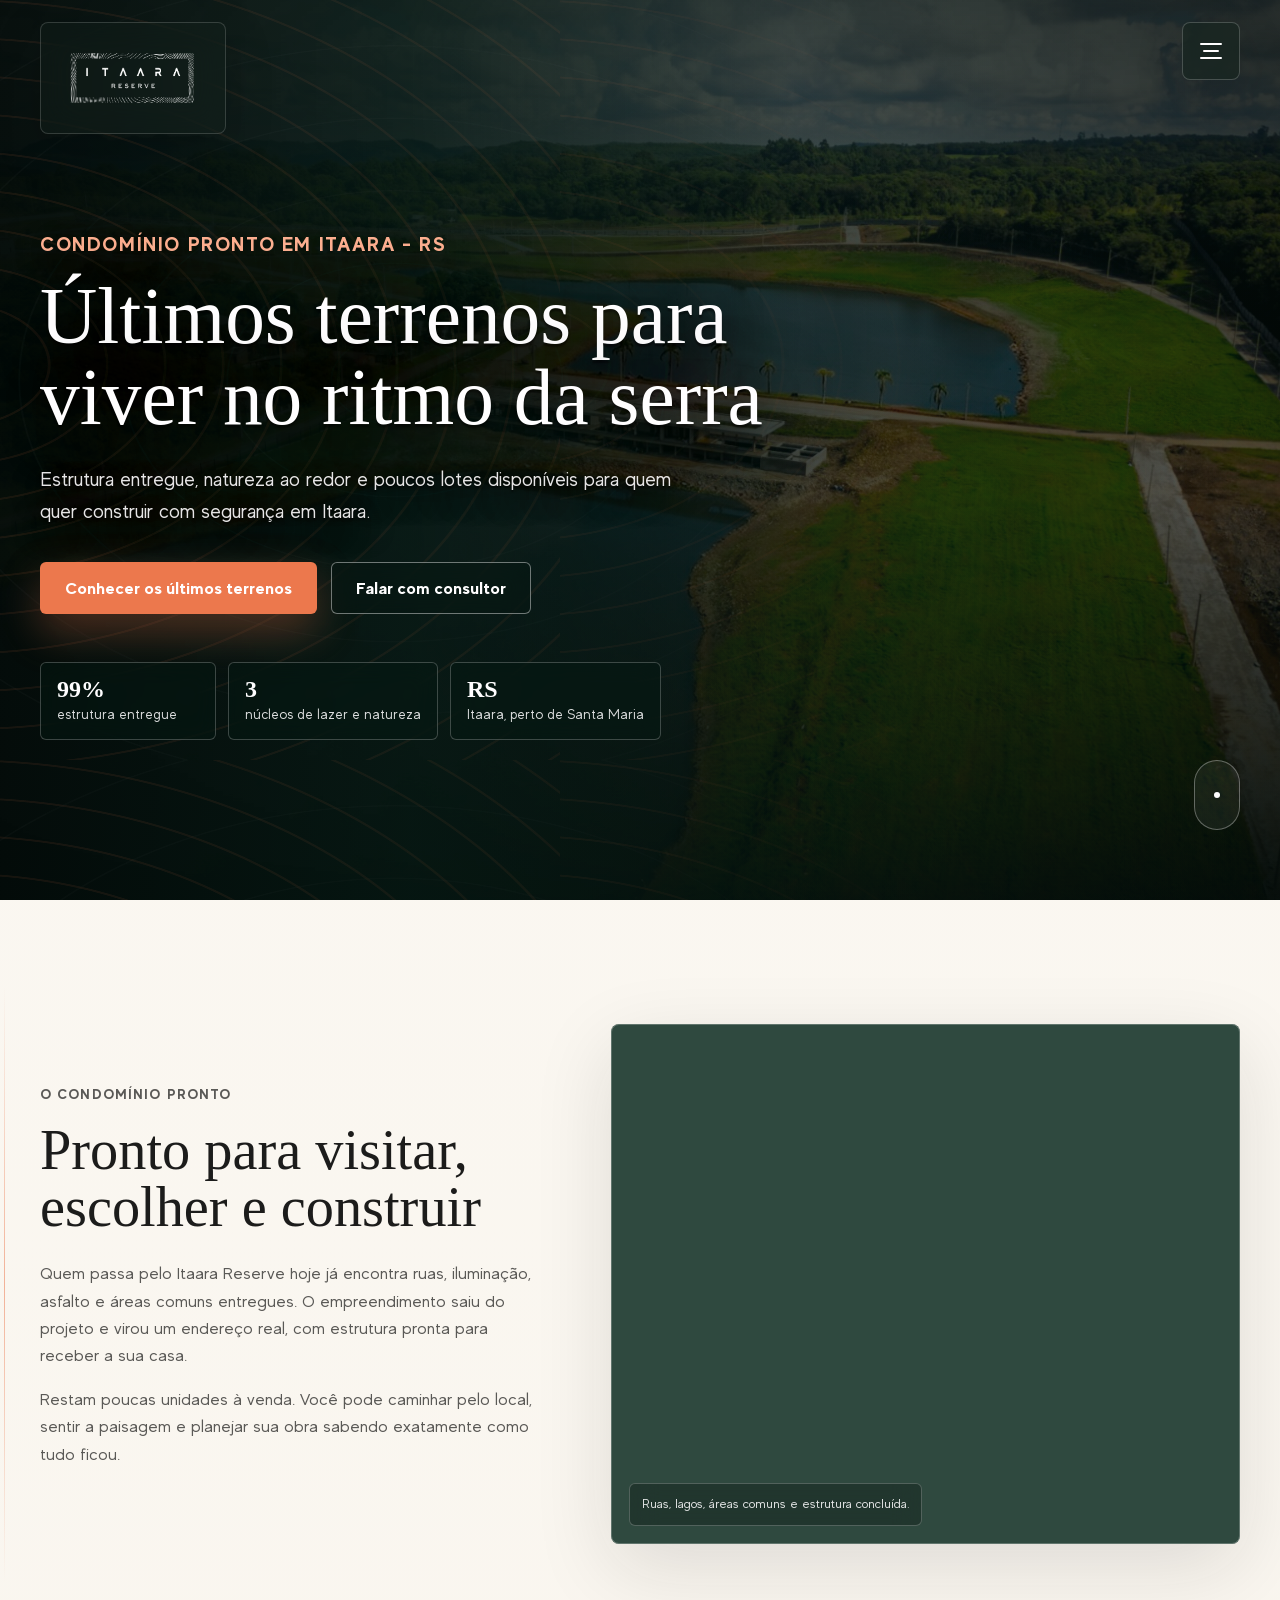
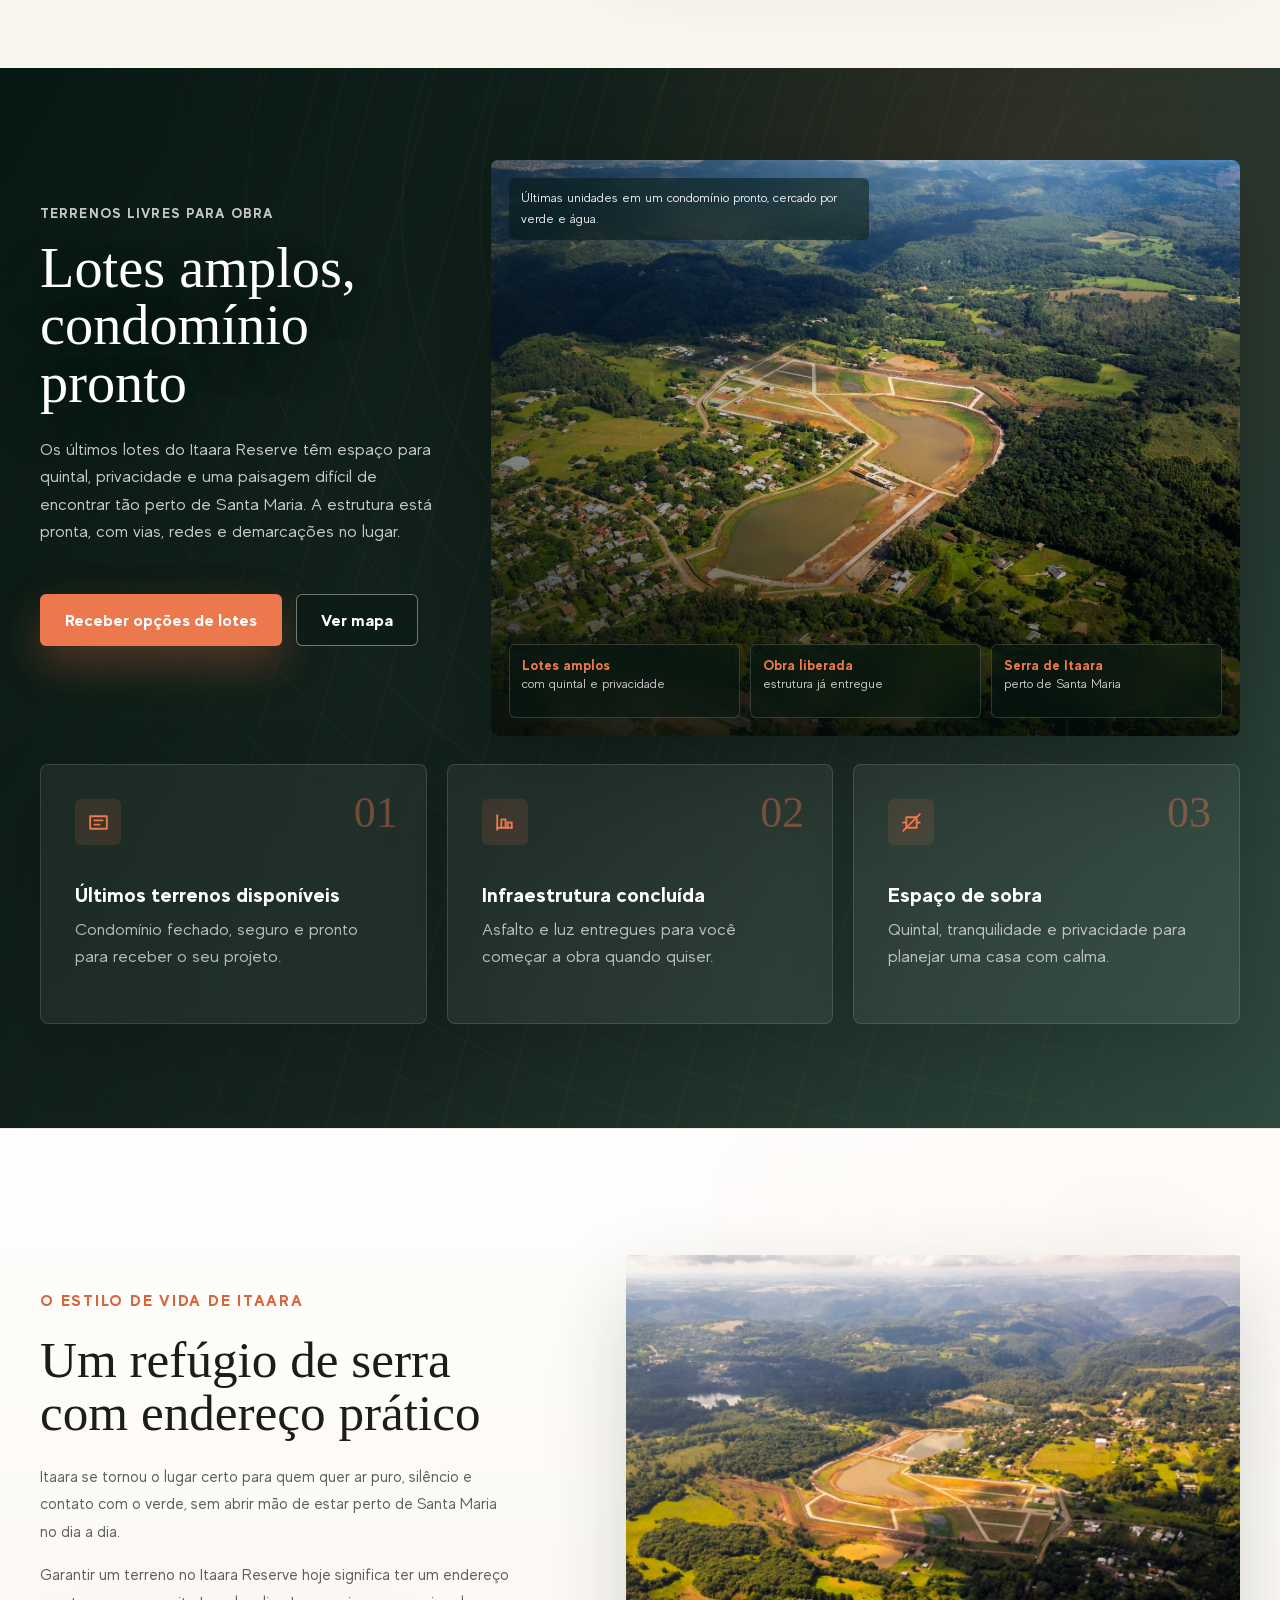
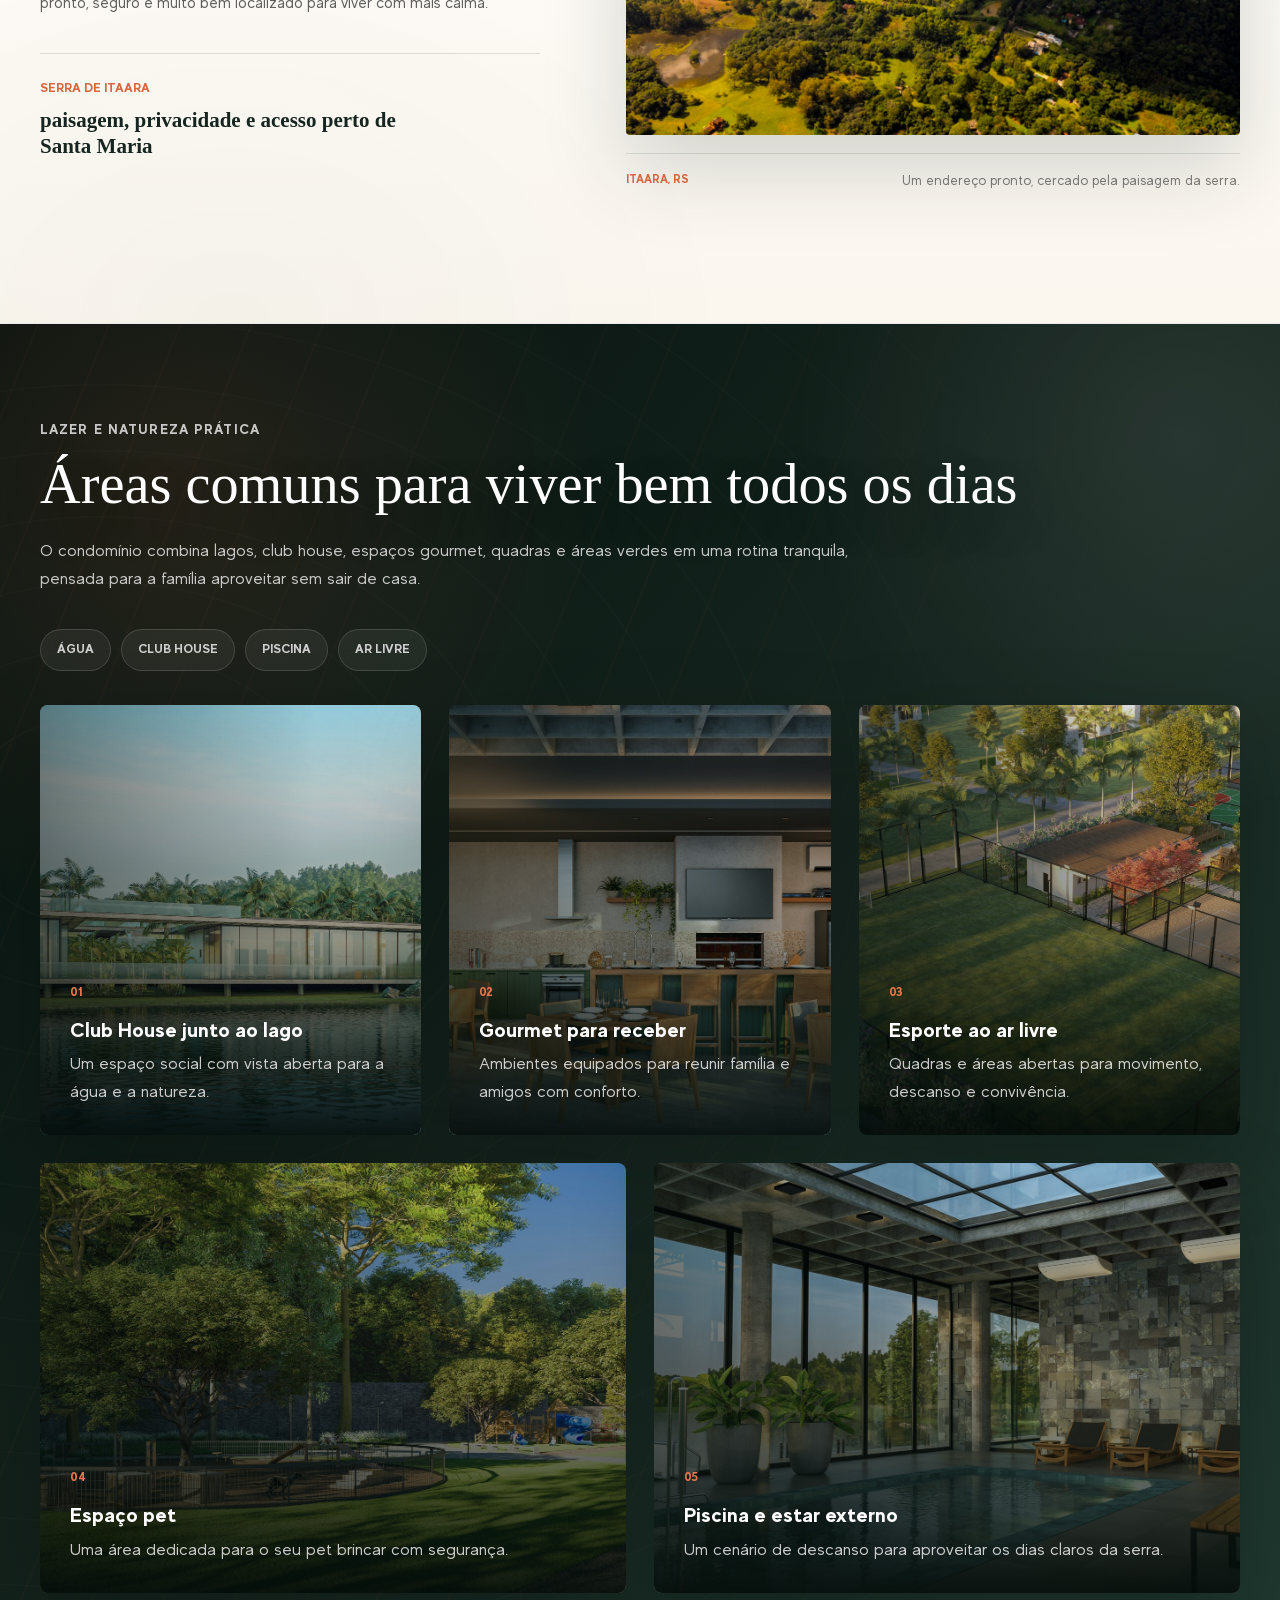
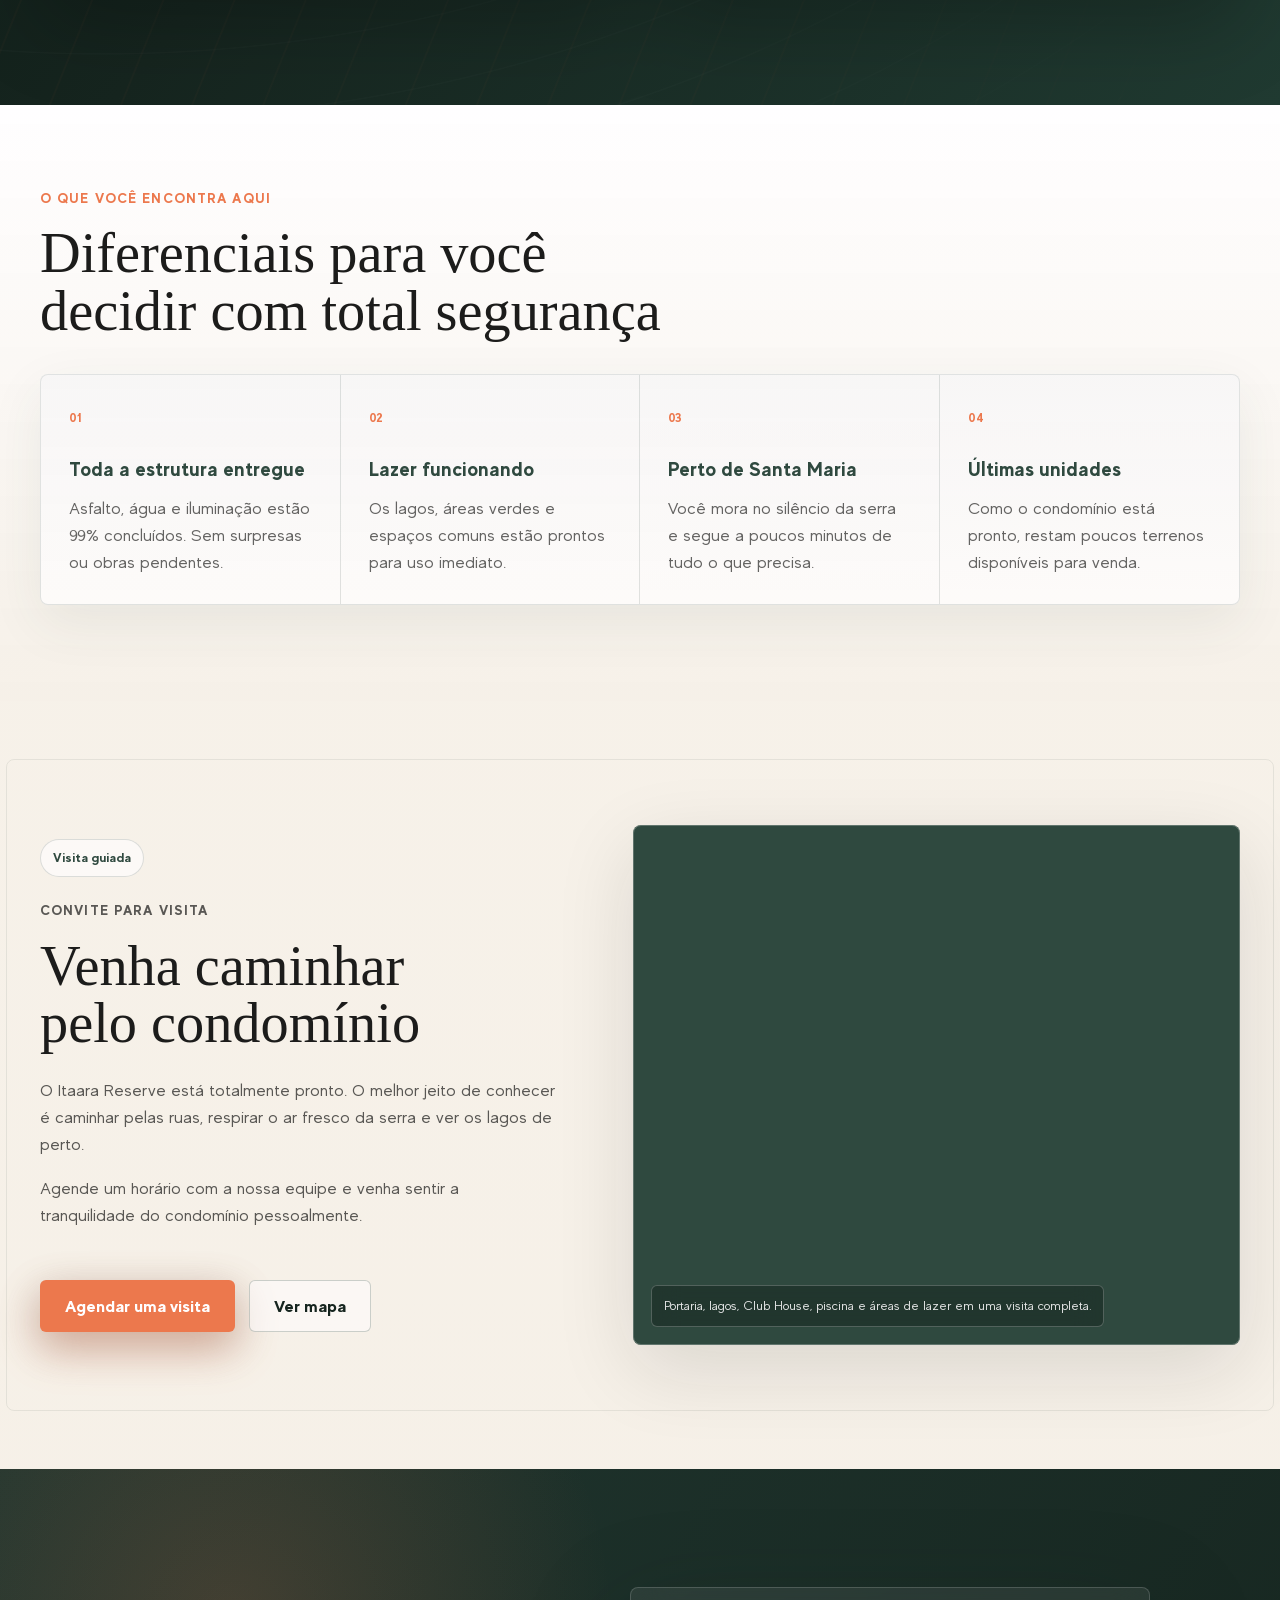
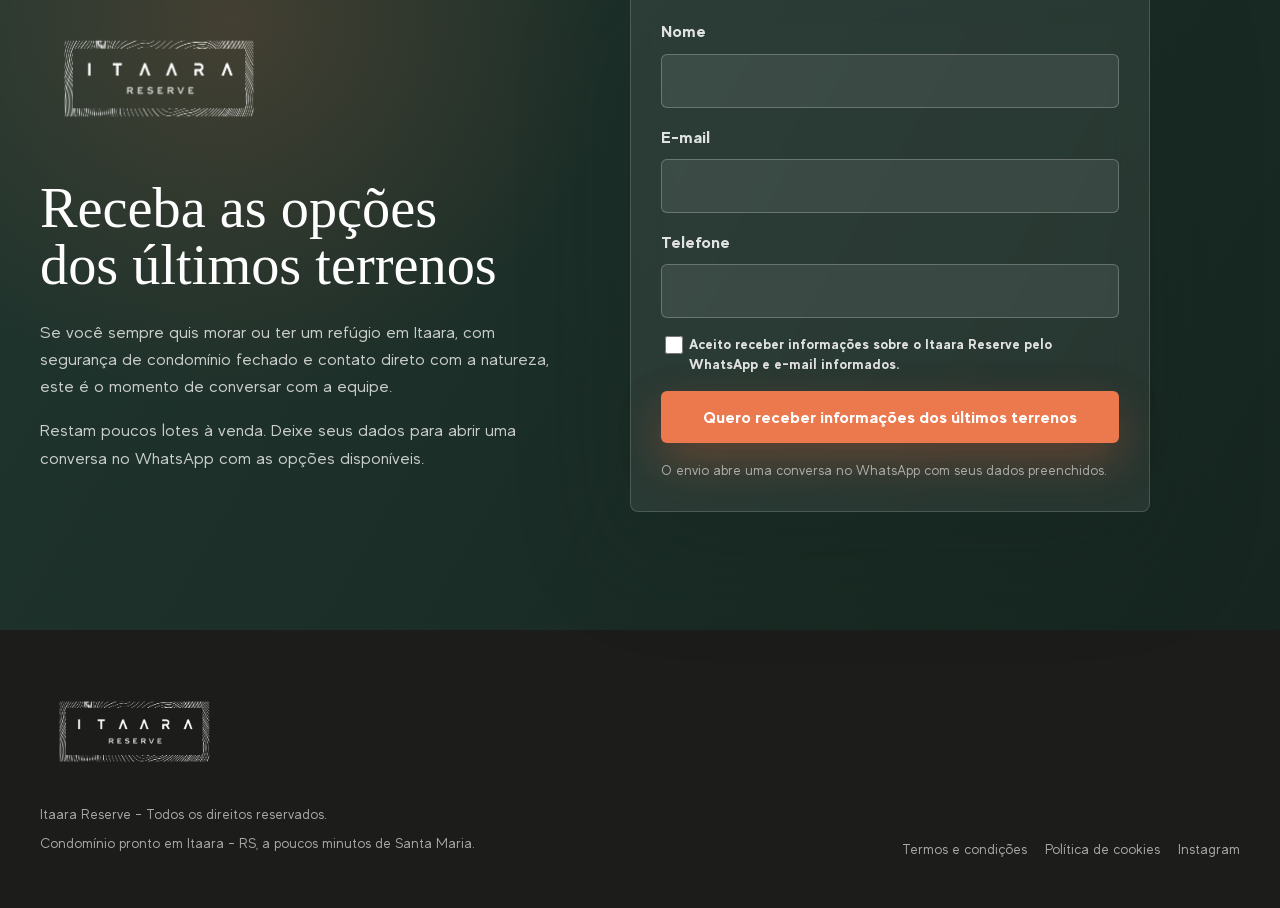
==== commit 4954aca5: "Update completion percentage to 99" ====
--- a/index.html
+++ b/index.html
@@ -12,7 +12,7 @@
     <script>
       if (location.protocol === "file:") document.documentElement.classList.add("is-file-preview");
     </script>
-    <link rel="stylesheet" href="styles.css?v=design-26" />
+    <link rel="stylesheet" href="styles.css?v=design-27" />
   </head>
   <body>
     <a class="skip-link" href="#conteudo">Pular para o conteúdo</a>
@@ -66,7 +66,7 @@
             </a>
           </div>
           <div class="hero-proof" aria-label="Resumo do empreendimento">
-            <span><strong>100%</strong> estrutura entregue</span>
+            <span><strong>99%</strong> estrutura entregue</span>
             <span><strong>3</strong> núcleos de lazer e natureza</span>
             <span><strong>RS</strong> Itaara, perto de Santa Maria</span>
           </div>
@@ -253,7 +253,7 @@
           <article>
             <span>01</span>
             <strong>Toda a estrutura entregue</strong>
-            <p>Asfalto, água e iluminação estão 100% concluídos. Sem surpresas ou obras pendentes.</p>
+            <p>Asfalto, água e iluminação estão 99% concluídos. Sem surpresas ou obras pendentes.</p>
           </article>
           <article>
             <span>02</span>
@@ -362,6 +362,6 @@
       </div>
     </div>
 
-    <script src="script.js?v=design-26"></script>
+    <script src="script.js?v=design-27"></script>
   </body>
 </html>
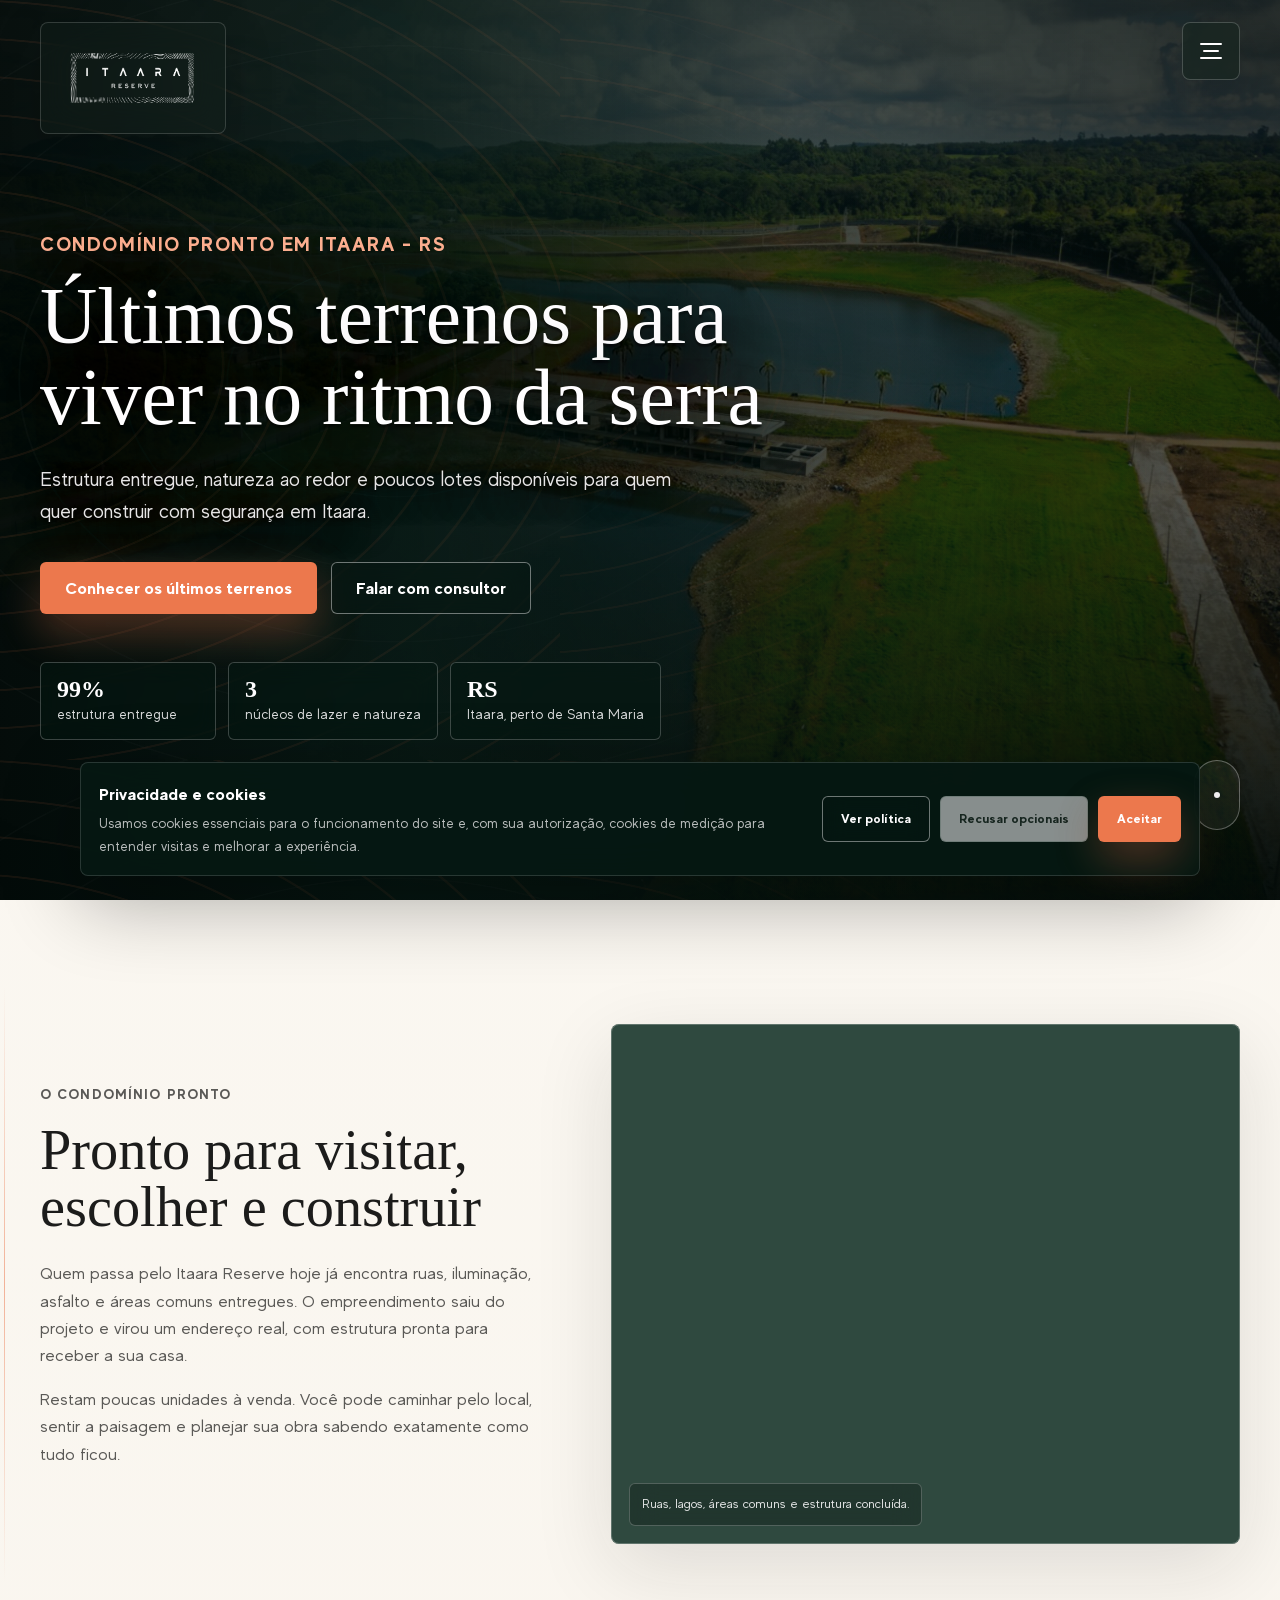
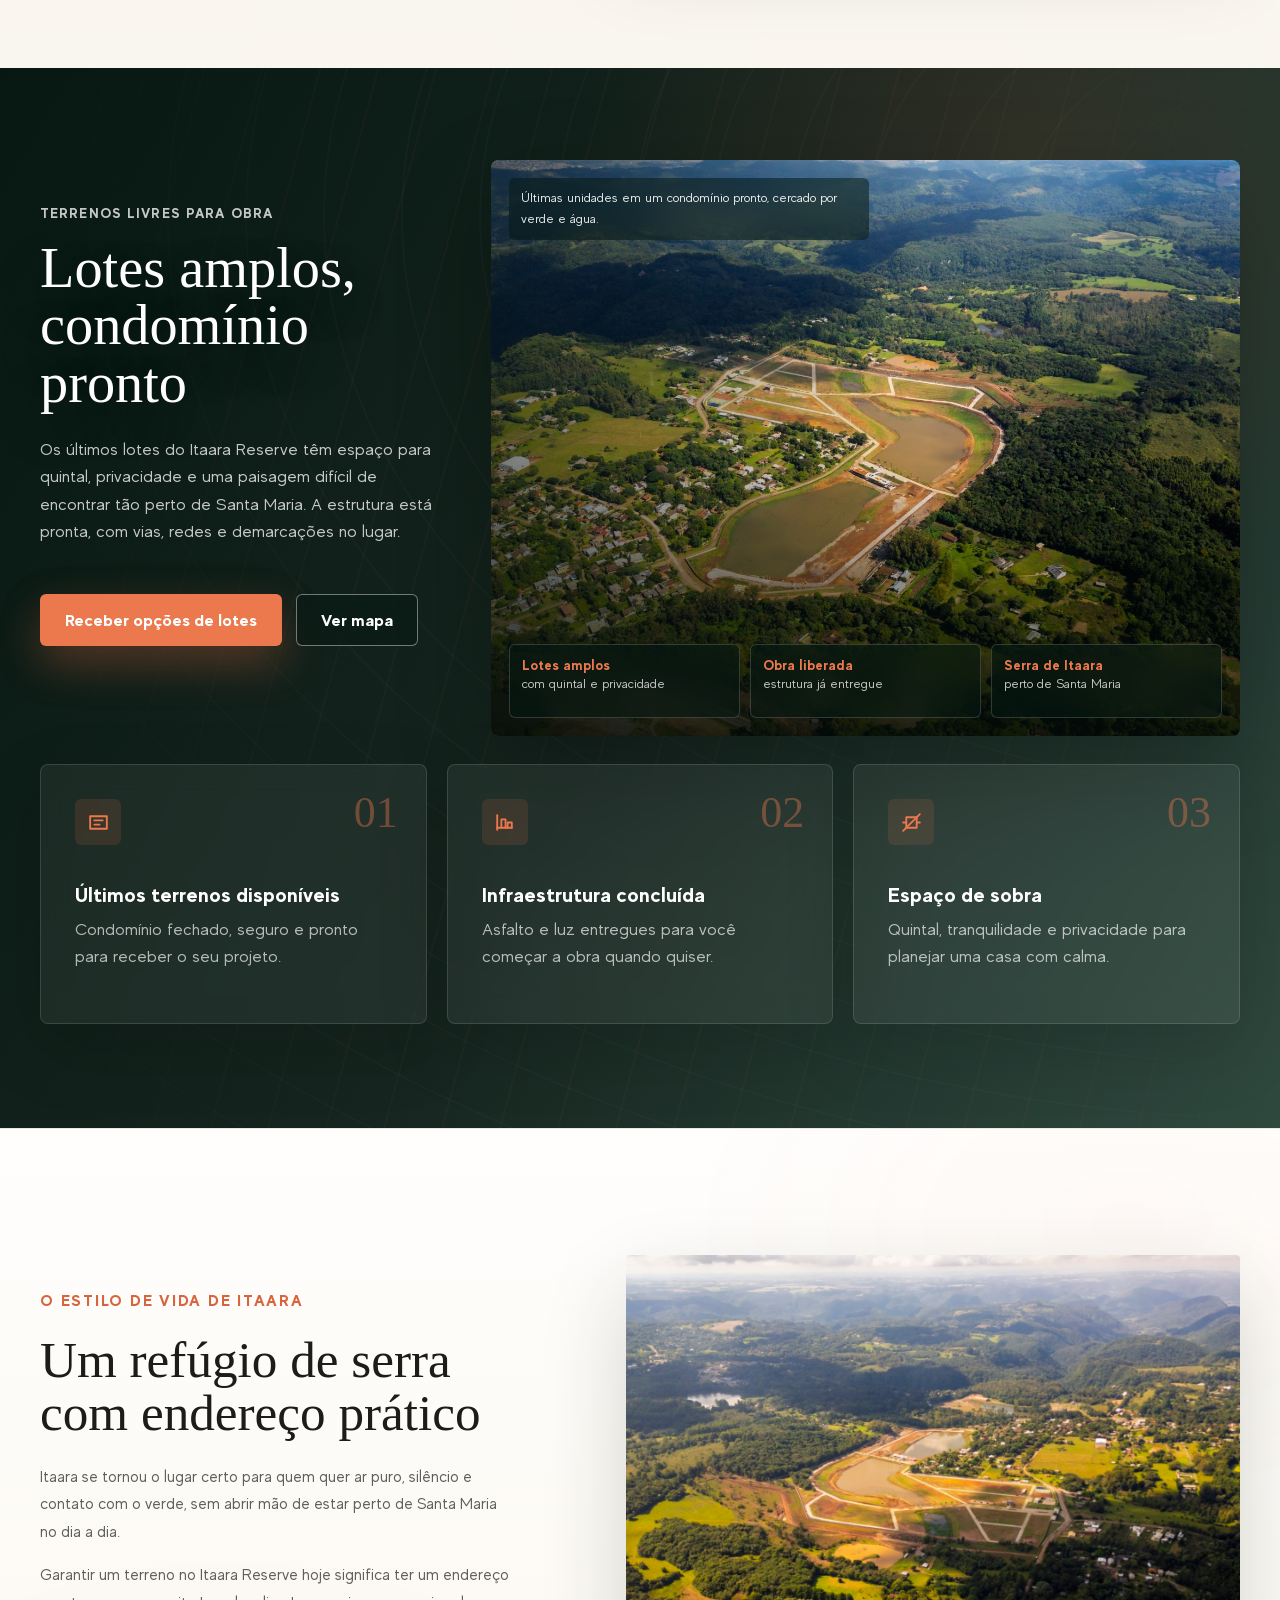
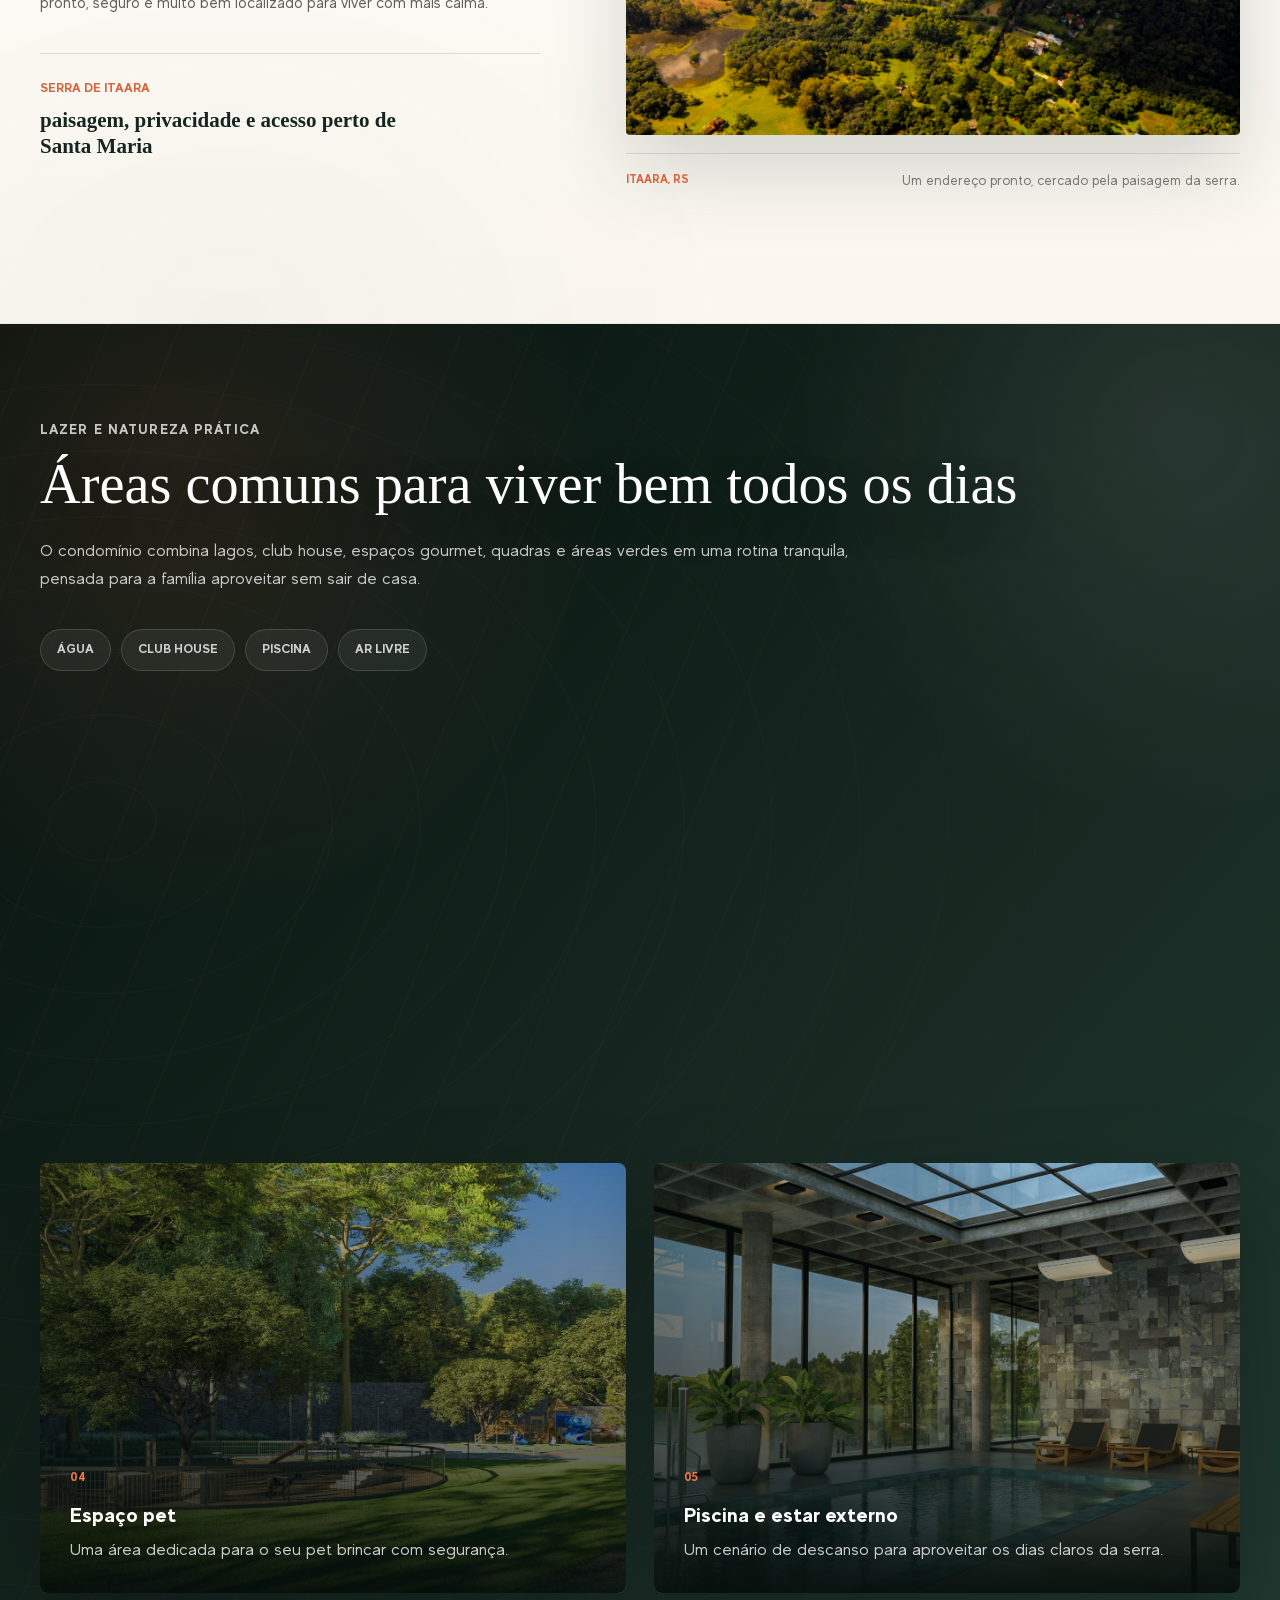
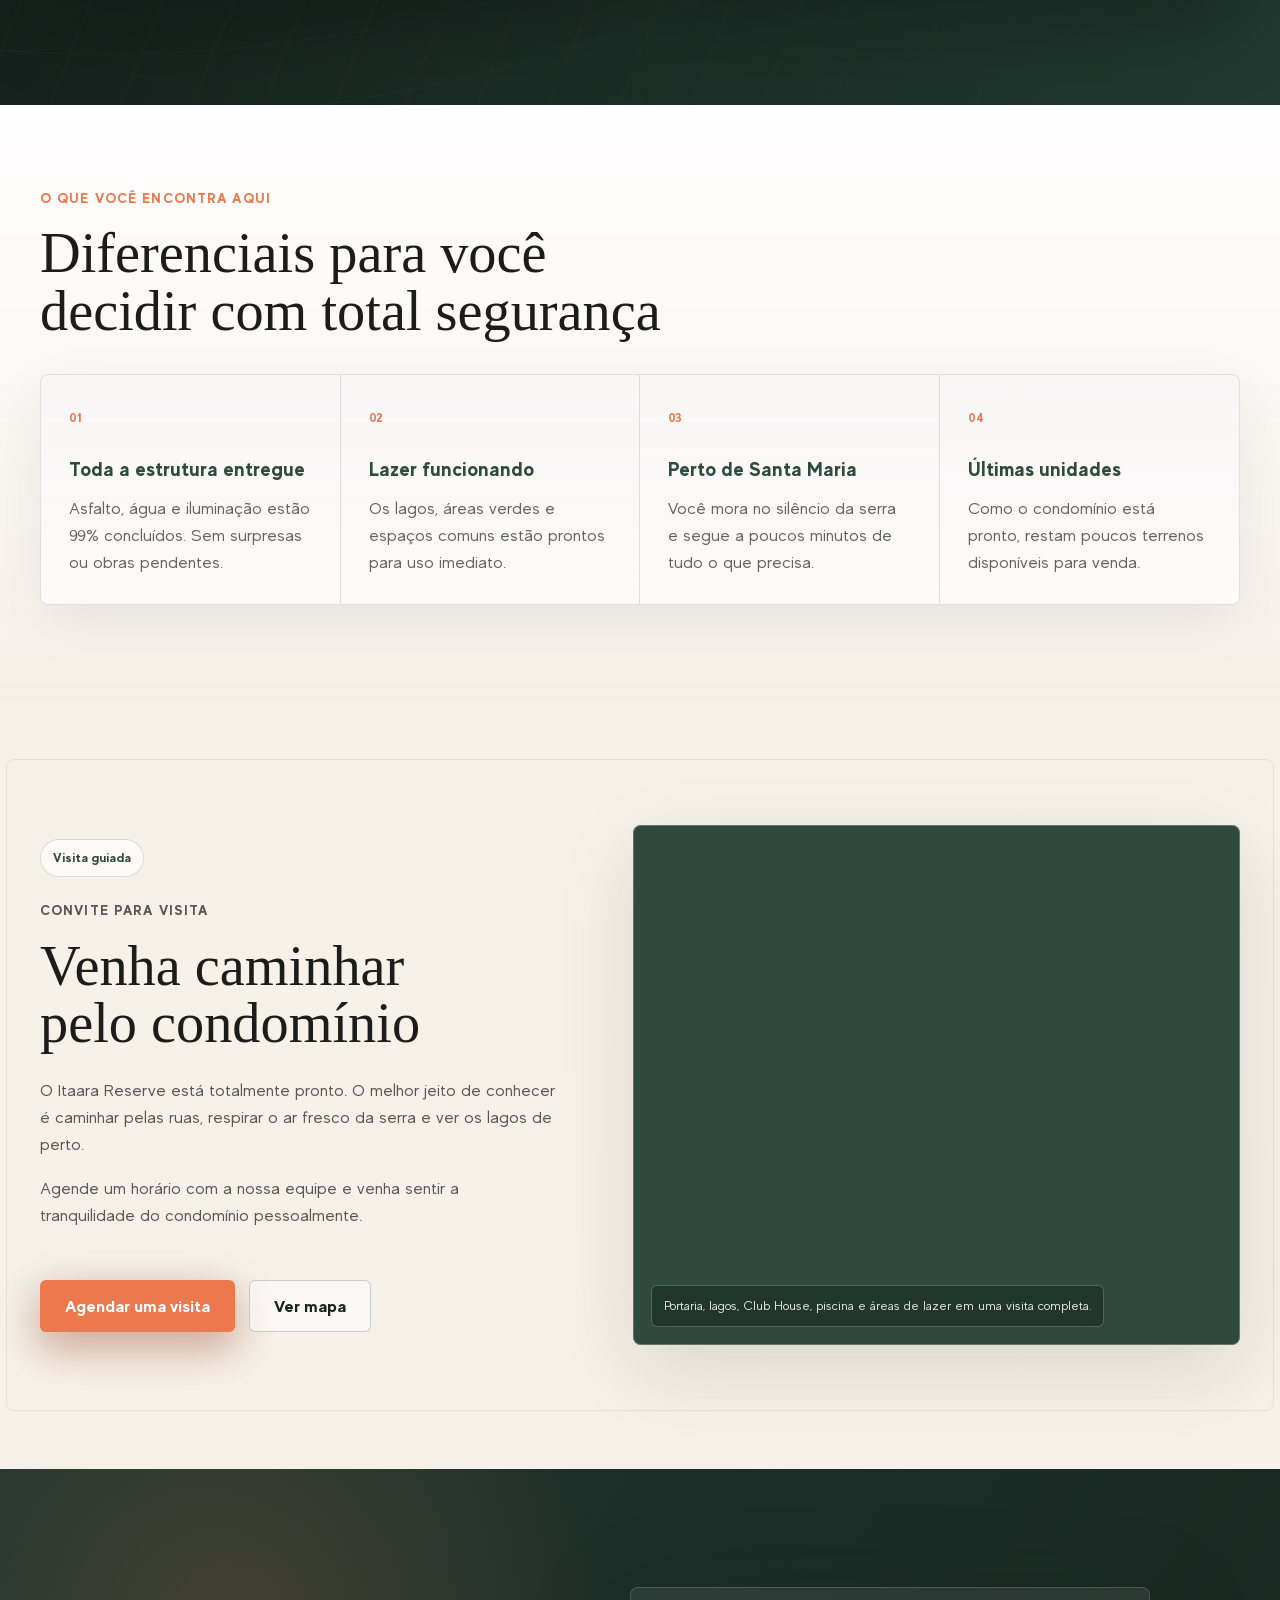
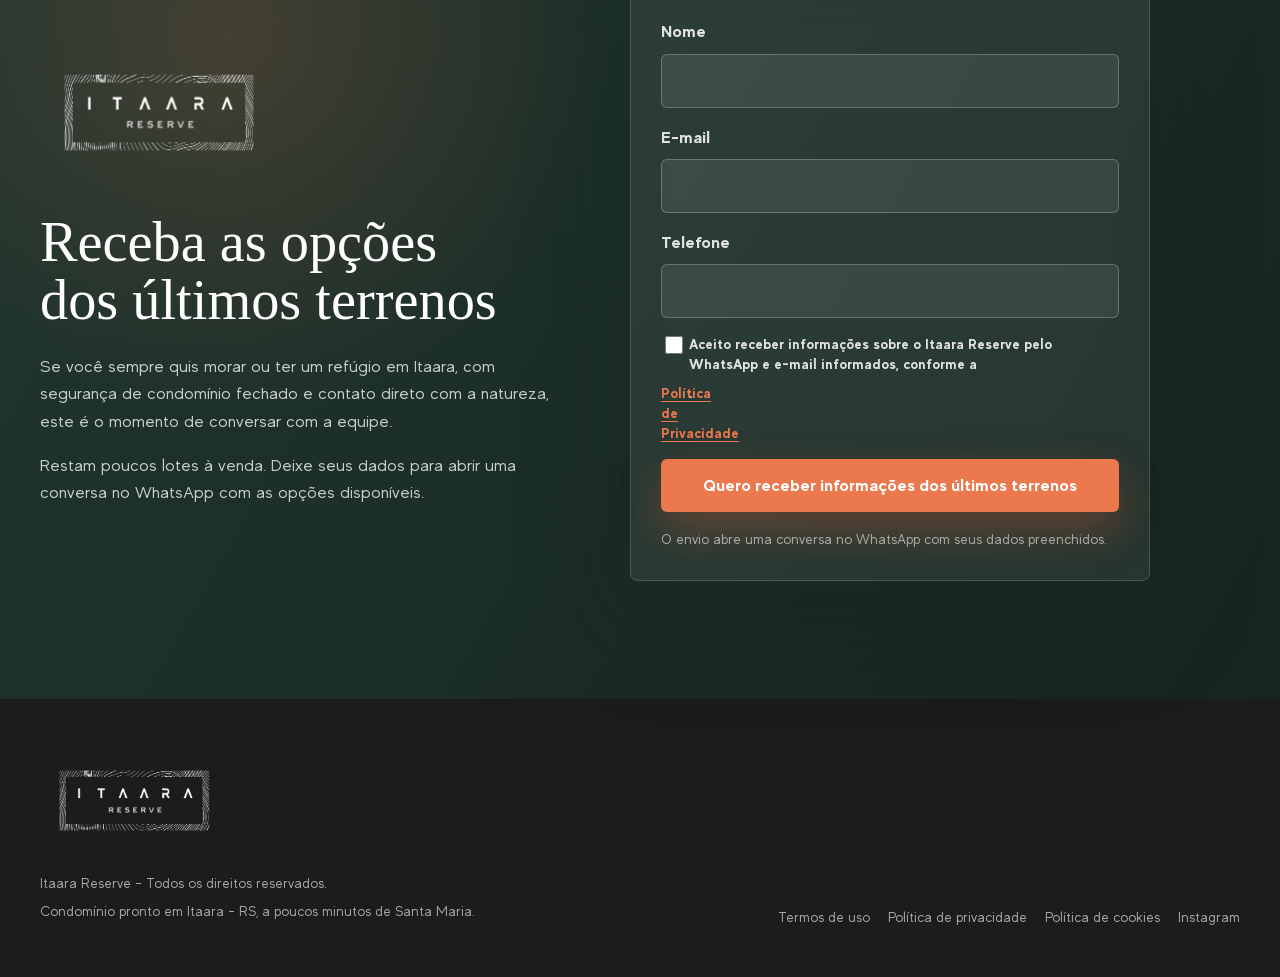
==== commit 7a32ff87: "Prepare Hostinger launch package" ====
--- a/index.html
+++ b/index.html
@@ -8,11 +8,46 @@
       name="description"
       content="Condomínio pronto em Itaara, com últimos terrenos disponíveis, lagos, natureza e infraestrutura concluída."
     />
+    <link rel="canonical" href="https://itaarareserve.com.br/" />
+    <meta name="robots" content="index, follow" />
+    <meta property="og:type" content="website" />
+    <meta property="og:locale" content="pt_BR" />
+    <meta property="og:site_name" content="Itaara Reserve" />
+    <meta property="og:title" content="Itaara Reserve | Últimos terrenos em Itaara" />
+    <meta
+      property="og:description"
+      content="Condomínio pronto em Itaara, com últimos terrenos disponíveis, lagos, natureza e infraestrutura concluída."
+    />
+    <meta property="og:url" content="https://itaarareserve.com.br/" />
+    <meta property="og:image" content="https://itaarareserve.com.br/assets/images/vista-geral.jpg" />
+    <meta name="twitter:card" content="summary_large_image" />
+    <meta name="twitter:title" content="Itaara Reserve | Últimos terrenos em Itaara" />
+    <meta
+      name="twitter:description"
+      content="Condomínio pronto em Itaara, com últimos terrenos disponíveis, lagos, natureza e infraestrutura concluída."
+    />
+    <meta name="twitter:image" content="https://itaarareserve.com.br/assets/images/vista-geral.jpg" />
     <link rel="preload" href="assets/images/lagos-condominio.jpg" as="image" />
+    <script type="application/ld+json">
+      {
+        "@context": "https://schema.org",
+        "@type": "Place",
+        "name": "Itaara Reserve",
+        "description": "Condomínio pronto em Itaara, com últimos terrenos disponíveis, lagos, natureza e infraestrutura concluída.",
+        "url": "https://itaarareserve.com.br/",
+        "image": "https://itaarareserve.com.br/assets/images/vista-geral.jpg",
+        "address": {
+          "@type": "PostalAddress",
+          "addressLocality": "Itaara",
+          "addressRegion": "RS",
+          "addressCountry": "BR"
+        }
+      }
+    </script>
     <script>
       if (location.protocol === "file:") document.documentElement.classList.add("is-file-preview");
     </script>
-    <link rel="stylesheet" href="styles.css?v=design-27" />
+    <link rel="stylesheet" href="styles.css?v=design-28" />
   </head>
   <body>
     <a class="skip-link" href="#conteudo">Pular para o conteúdo</a>
@@ -329,7 +364,8 @@
           </label>
           <label class="consent">
             <input type="checkbox" name="consent" required />
-            Aceito receber informações sobre o Itaara Reserve pelo WhatsApp e e-mail informados.
+            Aceito receber informações sobre o Itaara Reserve pelo WhatsApp e e-mail informados, conforme a
+            <a href="politica-de-privacidade/">Política de Privacidade</a>.
           </label>
           <button class="btn btn-primary" type="submit">Quero receber informações dos últimos terrenos</button>
           <p class="form-note">O envio abre uma conversa no WhatsApp com seus dados preenchidos.</p>
@@ -344,11 +380,26 @@
         <p>Condomínio pronto em Itaara - RS, a poucos minutos de Santa Maria.</p>
       </div>
       <div class="footer-links">
-        <a href="https://itaarareserve.com.br/termos-e-condicoes/" target="_blank" rel="noreferrer">Termos e condições</a>
-        <a href="https://itaarareserve.com.br/politica-de-cookies-br/" target="_blank" rel="noreferrer">Política de cookies</a>
+        <a href="termos-e-condicoes/">Termos de uso</a>
+        <a href="politica-de-privacidade/">Política de privacidade</a>
+        <a href="politica-de-cookies-br/">Política de cookies</a>
         <a href="https://www.instagram.com/construtoraitaara/" target="_blank" rel="noreferrer">Instagram</a>
       </div>
     </footer>
+
+    <div class="cookie-consent" data-cookie-consent hidden>
+      <div>
+        <strong>Privacidade e cookies</strong>
+        <p>
+          Usamos cookies essenciais para o funcionamento do site e, com sua autorização, cookies de medição para entender visitas e melhorar a experiência.
+        </p>
+      </div>
+      <div class="cookie-consent__actions">
+        <a class="btn btn-ghost" href="politica-de-cookies-br/">Ver política</a>
+        <button class="btn btn-outline-dark" type="button" data-cookie-reject>Recusar opcionais</button>
+        <button class="btn btn-primary" type="button" data-cookie-accept>Aceitar</button>
+      </div>
+    </div>
 
     <div class="map-modal" data-map-modal hidden>
       <div class="map-modal__backdrop" data-map-close></div>
@@ -362,6 +413,6 @@
       </div>
     </div>
 
-    <script src="script.js?v=design-27"></script>
+    <script src="script.js?v=design-28"></script>
   </body>
 </html>
--- a/styles.css
+++ b/styles.css
@@ -1487,6 +1487,12 @@
   accent-color: var(--coral);
 }
 
+.consent a {
+  color: var(--coral);
+  text-decoration: underline;
+  text-underline-offset: 3px;
+}
+
 .lead-form .btn {
   width: 100%;
 }
@@ -1530,6 +1536,131 @@
 
 .footer-links a:hover {
   color: var(--coral);
+}
+
+.cookie-consent[hidden] {
+  display: none;
+}
+
+.cookie-consent {
+  position: fixed;
+  left: 24px;
+  right: 24px;
+  bottom: 24px;
+  z-index: 80;
+  display: grid;
+  grid-template-columns: minmax(0, 1fr) auto;
+  gap: 24px;
+  align-items: center;
+  width: min(1120px, calc(100% - 48px));
+  margin: 0 auto;
+  border: 1px solid rgba(255, 254, 255, 0.14);
+  border-radius: 8px;
+  padding: 18px;
+  color: var(--white);
+  background: rgba(6, 24, 19, 0.94);
+  box-shadow: 0 24px 80px rgba(0, 0, 0, 0.32);
+  backdrop-filter: blur(18px);
+}
+
+.cookie-consent strong {
+  display: block;
+  margin-bottom: 4px;
+  color: var(--white);
+  font-family: var(--font-sans);
+}
+
+.cookie-consent p {
+  margin: 0;
+  max-width: 720px;
+  color: rgba(255, 254, 255, 0.72);
+  font-size: 14px;
+}
+
+.cookie-consent__actions {
+  display: flex;
+  flex-wrap: wrap;
+  gap: 10px;
+  justify-content: flex-end;
+}
+
+.cookie-consent .btn {
+  min-height: 46px;
+  padding: 13px 18px;
+  font-size: 13px;
+}
+
+.legal-page {
+  color: var(--ink);
+  background:
+    radial-gradient(ellipse at 100% 0%, rgba(236, 120, 77, 0.08), transparent 34rem),
+    linear-gradient(180deg, #fffefd 0%, var(--paper) 100%);
+}
+
+.legal-header {
+  display: flex;
+  align-items: center;
+  justify-content: space-between;
+  gap: 24px;
+  padding: 24px max(24px, calc((100vw - var(--max)) / 2));
+  color: var(--white);
+  background: var(--green-deep);
+}
+
+.legal-header img {
+  width: 190px;
+}
+
+.legal-header a:not(.btn) {
+  color: rgba(255, 254, 255, 0.76);
+  font-weight: 700;
+}
+
+.legal-main {
+  width: min(920px, calc(100% - 48px));
+  margin: 0 auto;
+  padding: 86px 0 110px;
+}
+
+.legal-main h1 {
+  max-width: 780px;
+  margin-bottom: 22px;
+  color: var(--ink);
+}
+
+.legal-main h2 {
+  margin-top: 46px;
+  margin-bottom: 14px;
+  color: var(--green-deep);
+  font-size: clamp(28px, 4vw, 42px);
+}
+
+.legal-main p,
+.legal-main li {
+  color: rgba(28, 28, 27, 0.78);
+  font-size: 17px;
+  line-height: 1.75;
+}
+
+.legal-main ul {
+  display: grid;
+  gap: 10px;
+  margin: 0 0 24px;
+  padding-left: 22px;
+}
+
+.legal-main a {
+  color: var(--coral);
+  font-weight: 700;
+  text-decoration: underline;
+  text-underline-offset: 3px;
+}
+
+.legal-note {
+  margin: 34px 0 0;
+  border-left: 3px solid var(--coral);
+  padding: 18px 20px;
+  background: rgba(47, 73, 63, 0.07);
 }
 
 body.is-map-open {
@@ -1737,6 +1868,32 @@
 
   .footer-links {
     justify-content: flex-start;
+  }
+
+  .cookie-consent {
+    grid-template-columns: 1fr;
+    left: 16px;
+    right: 16px;
+    bottom: 16px;
+    width: calc(100% - 32px);
+  }
+
+  .cookie-consent__actions {
+    justify-content: stretch;
+  }
+
+  .cookie-consent .btn {
+    width: 100%;
+  }
+
+  .legal-header {
+    align-items: flex-start;
+    flex-direction: column;
+  }
+
+  .legal-main {
+    width: min(100% - 32px, 920px);
+    padding: 64px 0 82px;
   }
 }
 
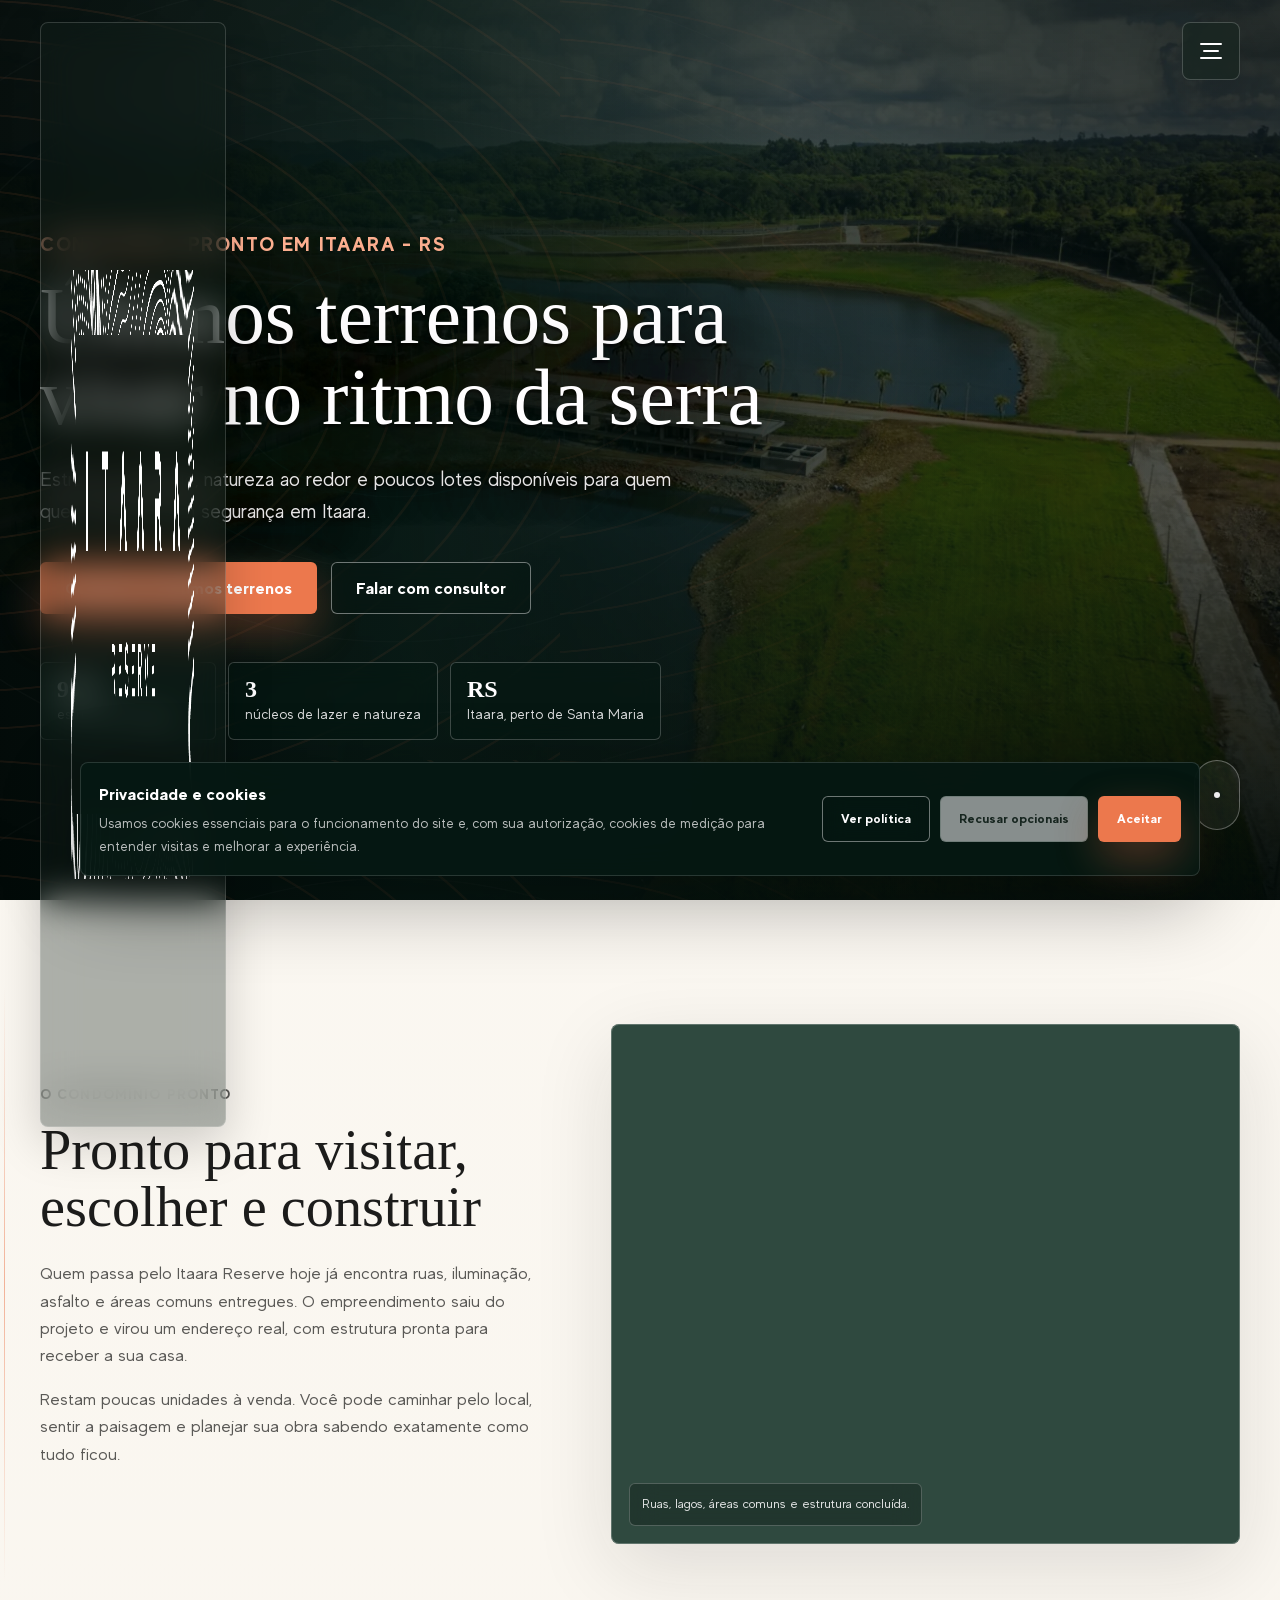
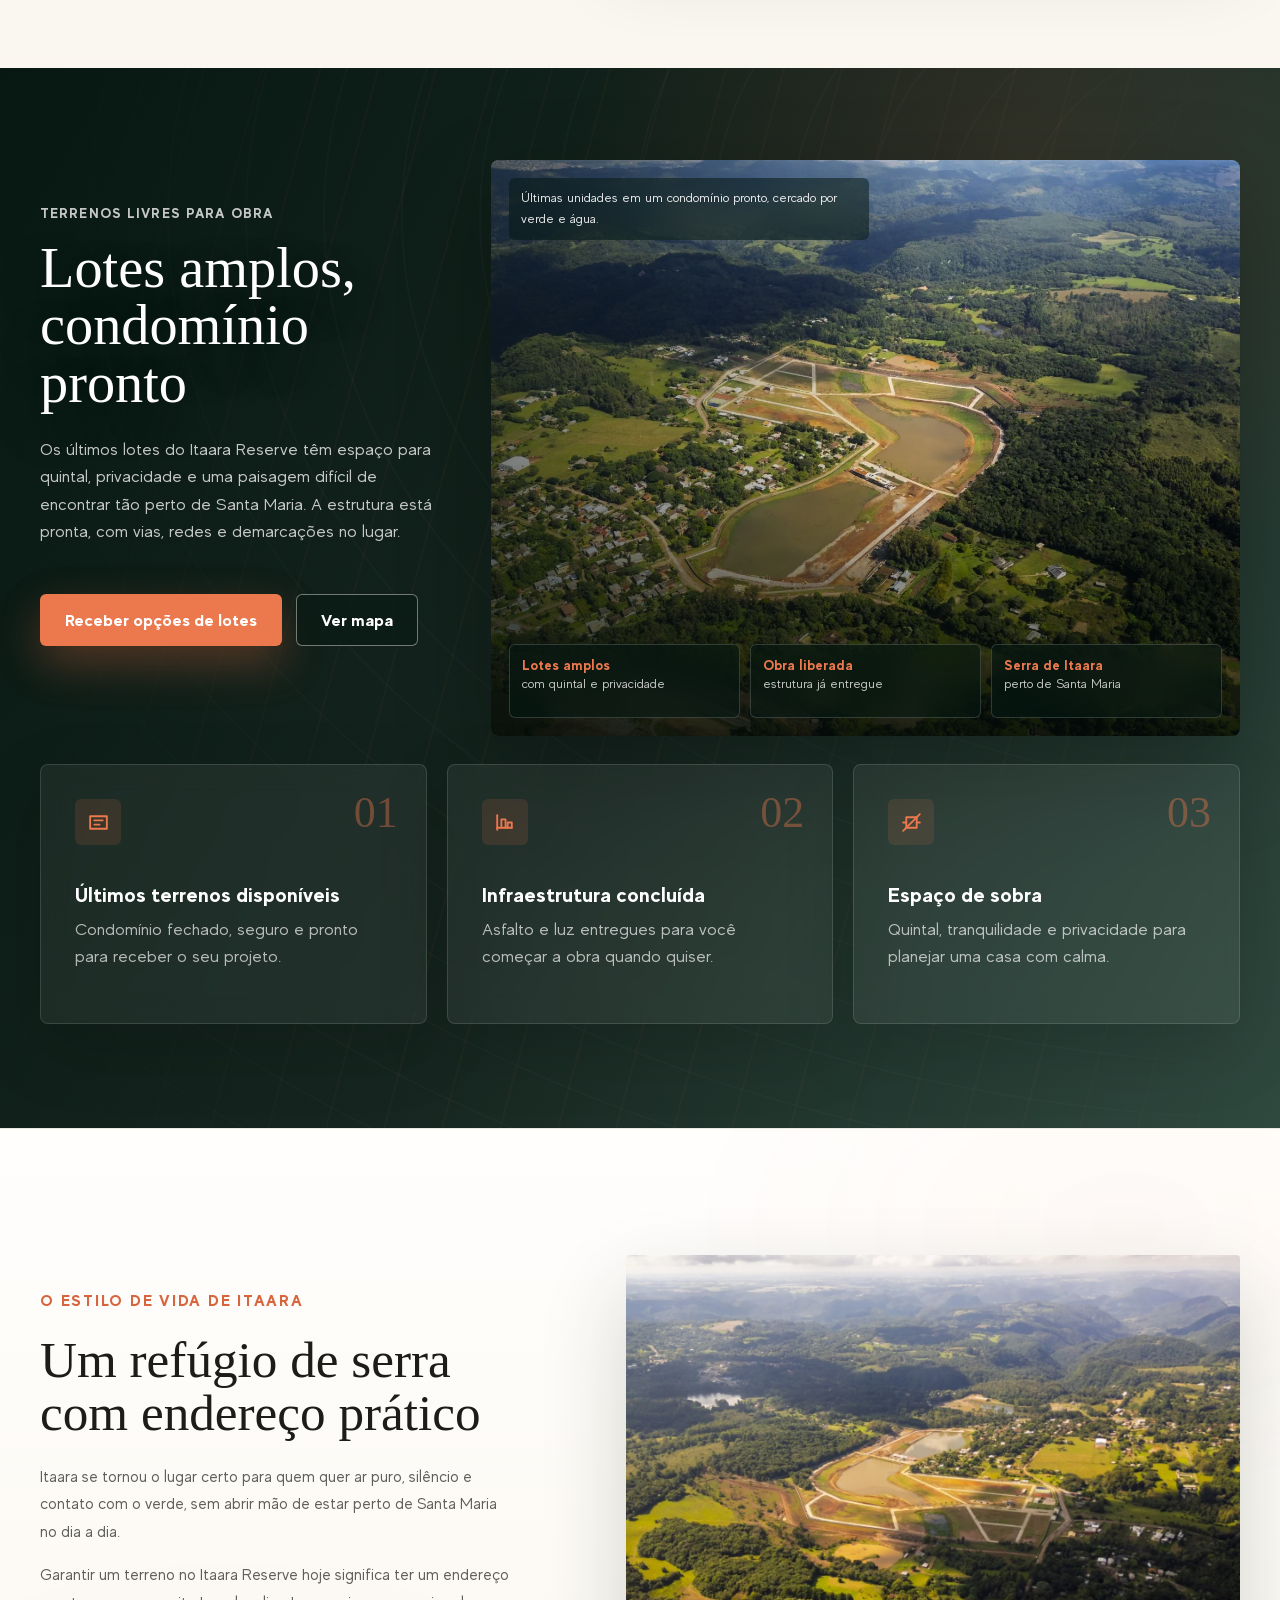
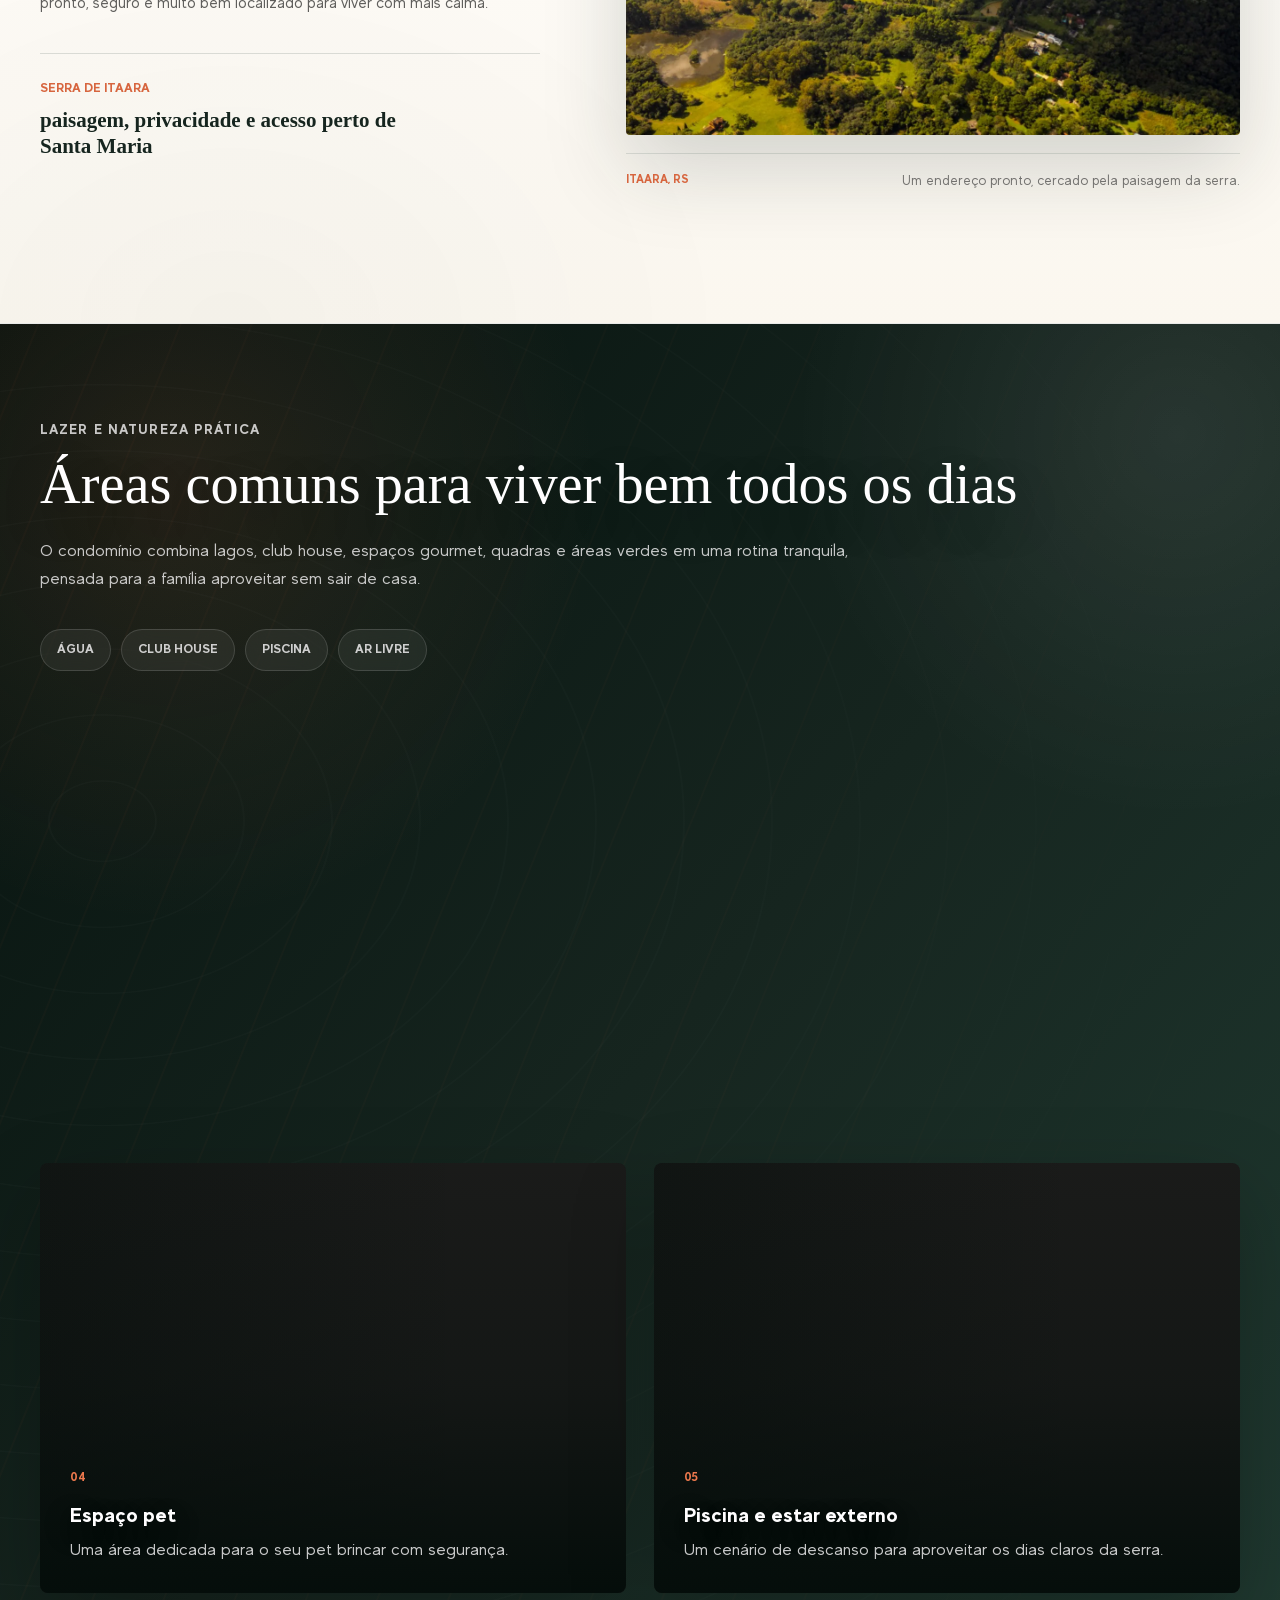
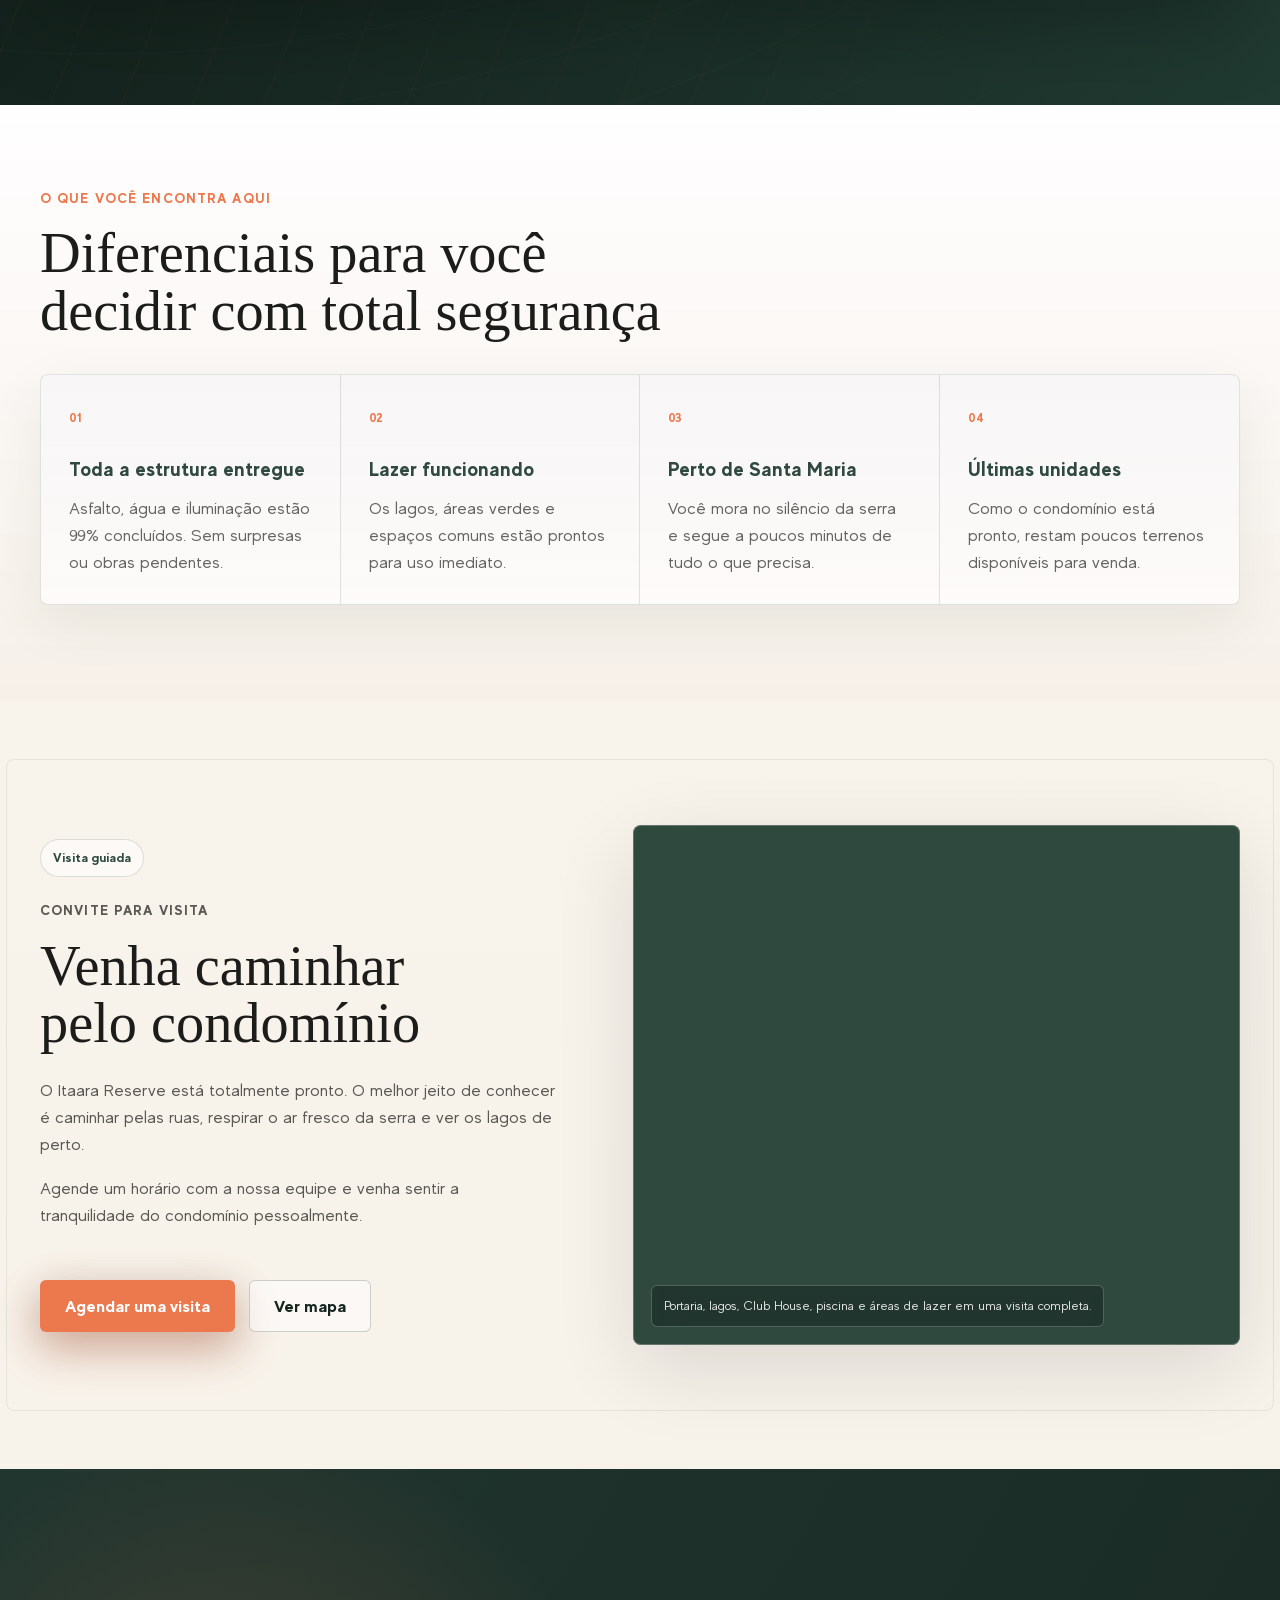
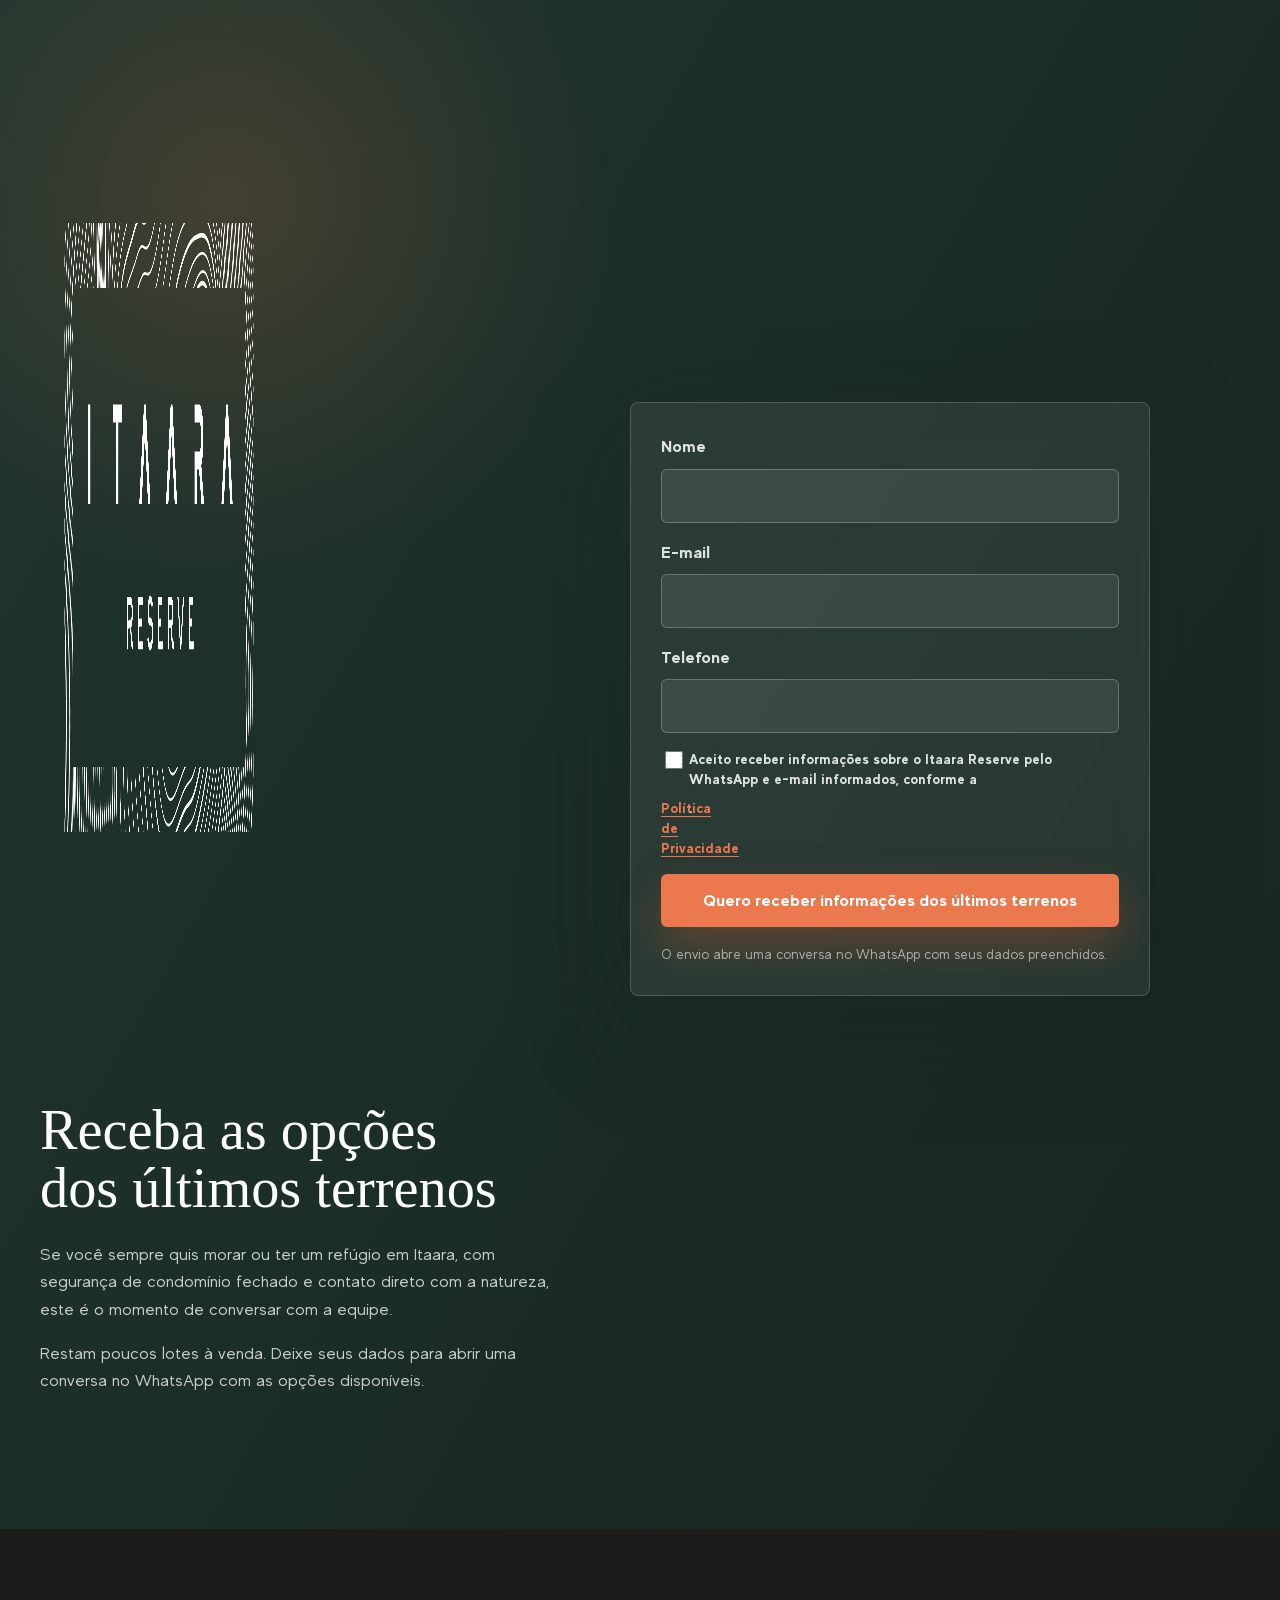
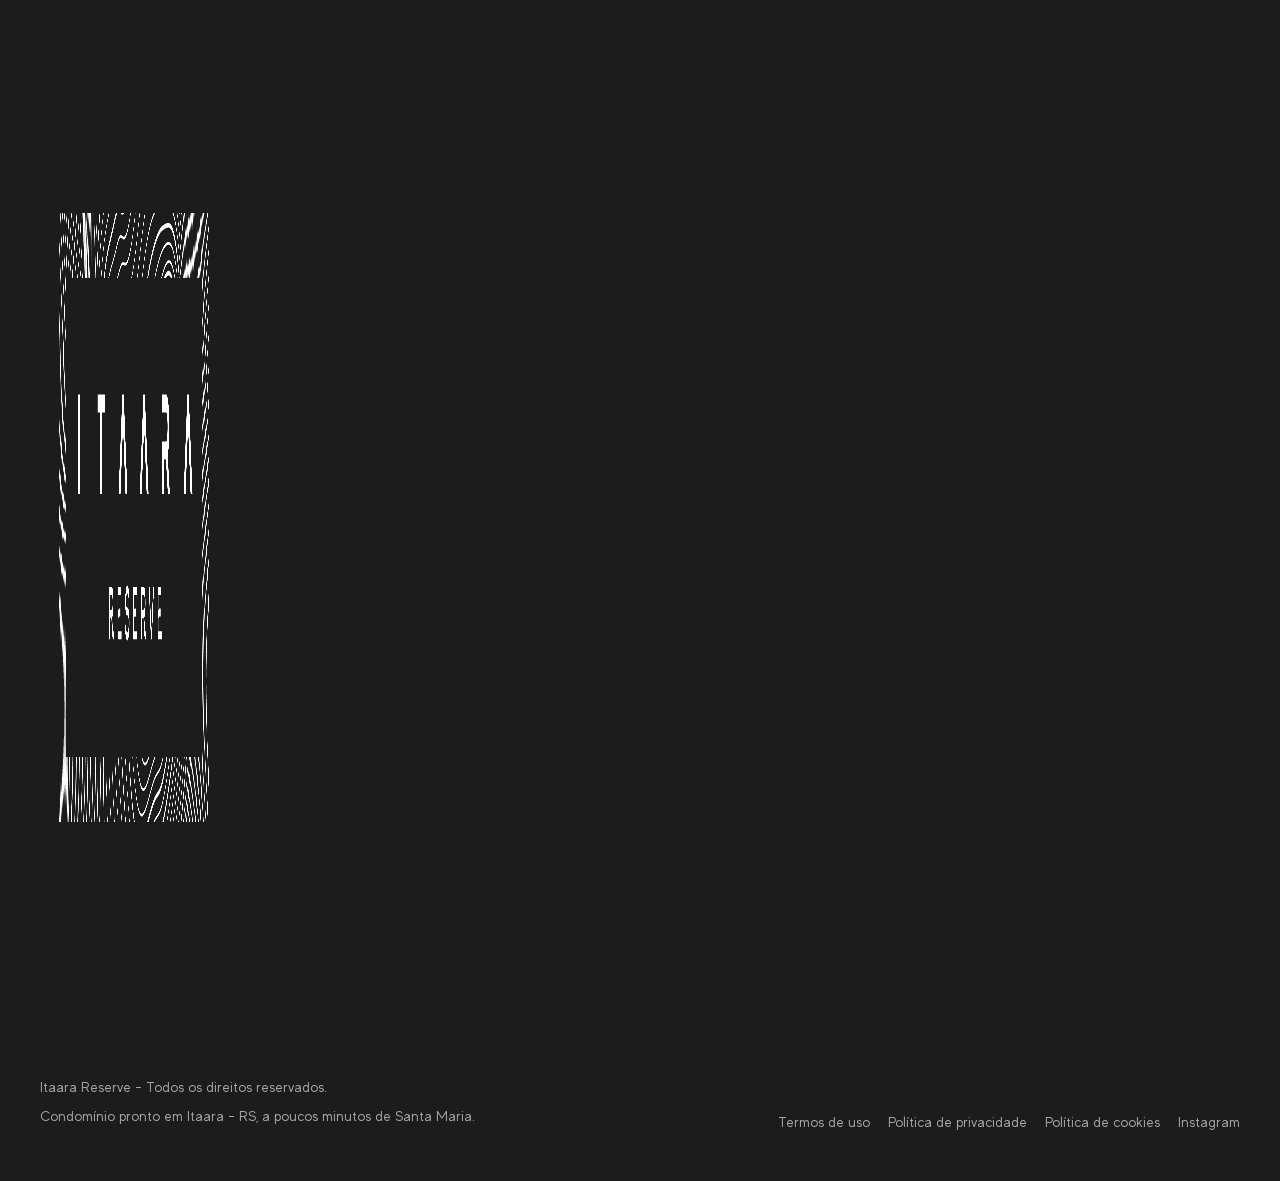
==== commit 04941d33: "Improve technical SEO for Hostinger launch" ====
--- a/index.html
+++ b/index.html
@@ -3,44 +3,91 @@
   <head>
     <meta charset="utf-8" />
     <meta name="viewport" content="width=device-width, initial-scale=1" />
-    <title>Itaara Reserve | Últimos terrenos em Itaara</title>
+    <title>Itaara Reserve | Condomínio pronto com terrenos em Itaara</title>
     <meta
       name="description"
-      content="Condomínio pronto em Itaara, com últimos terrenos disponíveis, lagos, natureza e infraestrutura concluída."
+      content="Conheça o Itaara Reserve, condomínio pronto em Itaara - RS, com últimos terrenos disponíveis, lagos, áreas de lazer e natureza perto de Santa Maria."
     />
     <link rel="canonical" href="https://itaarareserve.com.br/" />
     <meta name="robots" content="index, follow" />
     <meta property="og:type" content="website" />
     <meta property="og:locale" content="pt_BR" />
     <meta property="og:site_name" content="Itaara Reserve" />
-    <meta property="og:title" content="Itaara Reserve | Últimos terrenos em Itaara" />
+    <meta property="og:title" content="Itaara Reserve | Condomínio pronto com terrenos em Itaara" />
     <meta
       property="og:description"
-      content="Condomínio pronto em Itaara, com últimos terrenos disponíveis, lagos, natureza e infraestrutura concluída."
+      content="Conheça o Itaara Reserve, condomínio pronto em Itaara - RS, com últimos terrenos disponíveis, lagos, áreas de lazer e natureza perto de Santa Maria."
     />
     <meta property="og:url" content="https://itaarareserve.com.br/" />
     <meta property="og:image" content="https://itaarareserve.com.br/assets/images/vista-geral.jpg" />
+    <meta property="og:image:width" content="1920" />
+    <meta property="og:image:height" content="1080" />
+    <meta property="og:image:alt" content="Vista aérea do Itaara Reserve com terrenos, lagos e natureza em Itaara" />
     <meta name="twitter:card" content="summary_large_image" />
-    <meta name="twitter:title" content="Itaara Reserve | Últimos terrenos em Itaara" />
+    <meta name="twitter:title" content="Itaara Reserve | Condomínio pronto com terrenos em Itaara" />
     <meta
       name="twitter:description"
-      content="Condomínio pronto em Itaara, com últimos terrenos disponíveis, lagos, natureza e infraestrutura concluída."
+      content="Conheça o Itaara Reserve, condomínio pronto em Itaara - RS, com últimos terrenos disponíveis, lagos, áreas de lazer e natureza perto de Santa Maria."
     />
     <meta name="twitter:image" content="https://itaarareserve.com.br/assets/images/vista-geral.jpg" />
-    <link rel="preload" href="assets/images/lagos-condominio.jpg" as="image" />
+    <meta name="twitter:image:alt" content="Vista aérea do Itaara Reserve com terrenos, lagos e natureza em Itaara" />
+    <link rel="preload" href="assets/images/lagos-condominio.webp" as="image" type="image/webp" />
     <script type="application/ld+json">
       {
         "@context": "https://schema.org",
-        "@type": "Place",
-        "name": "Itaara Reserve",
-        "description": "Condomínio pronto em Itaara, com últimos terrenos disponíveis, lagos, natureza e infraestrutura concluída.",
+        "@type": "WebPage",
+        "@id": "https://itaarareserve.com.br/#webpage",
         "url": "https://itaarareserve.com.br/",
-        "image": "https://itaarareserve.com.br/assets/images/vista-geral.jpg",
-        "address": {
-          "@type": "PostalAddress",
-          "addressLocality": "Itaara",
-          "addressRegion": "RS",
-          "addressCountry": "BR"
+        "name": "Itaara Reserve | Condomínio pronto com terrenos em Itaara",
+        "description": "Conheça o Itaara Reserve, condomínio pronto em Itaara - RS, com últimos terrenos disponíveis, lagos, áreas de lazer e natureza perto de Santa Maria.",
+        "inLanguage": "pt-BR",
+        "isPartOf": {
+          "@type": "WebSite",
+          "@id": "https://itaarareserve.com.br/#website",
+          "name": "Itaara Reserve",
+          "url": "https://itaarareserve.com.br/",
+          "inLanguage": "pt-BR"
+        },
+        "publisher": {
+          "@type": "Organization",
+          "@id": "https://itaarareserve.com.br/#organization",
+          "name": "Itaara Reserve",
+          "url": "https://itaarareserve.com.br/",
+          "logo": {
+            "@type": "ImageObject",
+            "url": "https://itaarareserve.com.br/assets/images/logo-horizontal-branco.png",
+            "width": 1921,
+            "height": 1081
+          },
+          "sameAs": [
+            "https://www.instagram.com/construtoraitaara/"
+          ],
+          "contactPoint": {
+            "@type": "ContactPoint",
+            "telephone": "+55-55-99953-002",
+            "contactType": "sales",
+            "areaServed": "BR",
+            "availableLanguage": "pt-BR"
+          }
+        },
+        "about": {
+          "@type": "Place",
+          "@id": "https://itaarareserve.com.br/#place",
+          "name": "Itaara Reserve",
+          "description": "Condomínio pronto em Itaara, com últimos terrenos disponíveis, lagos, natureza e infraestrutura concluída.",
+          "url": "https://itaarareserve.com.br/",
+          "image": {
+            "@type": "ImageObject",
+            "url": "https://itaarareserve.com.br/assets/images/vista-geral.jpg",
+            "width": 1920,
+            "height": 1080
+          },
+          "address": {
+            "@type": "PostalAddress",
+            "addressLocality": "Itaara",
+            "addressRegion": "RS",
+            "addressCountry": "BR"
+          }
         }
       }
     </script>
@@ -54,7 +101,7 @@
 
     <header class="site-header" data-header>
       <a class="brand" href="#topo" aria-label="Itaara Reserve">
-        <img src="assets/images/logo-horizontal-branco.png" alt="Itaara Reserve" />
+        <img src="assets/images/logo-horizontal-branco.png" alt="Itaara Reserve" width="1921" height="1081" decoding="async" />
       </a>
       <button class="menu-toggle" type="button" aria-label="Abrir menu" aria-expanded="false" aria-controls="site-menu" data-menu-toggle>
         <span></span>
@@ -123,10 +170,10 @@
           </p>
         </div>
         <figure class="image-panel kenburns-panel">
-          <img src="assets/images/estrutura-pronta.jpg" alt="Vista aérea do Itaara Reserve com ruas, lagos e infraestrutura pronta" />
-          <img src="assets/images/lagos-condominio.jpg" alt="Lagos e áreas de lazer do Itaara Reserve vistos de cima" aria-hidden="true" />
-          <img src="assets/images/vista-geral.jpg" alt="Vista geral do Itaara Reserve integrado à natureza" aria-hidden="true" />
-          <img src="assets/images/render-portaria.jpg" alt="Render da portaria do Itaara Reserve" aria-hidden="true" />
+          <img src="assets/images/estrutura-pronta.webp" alt="Vista aérea do Itaara Reserve com ruas, lagos e infraestrutura pronta" width="1920" height="1080" loading="lazy" decoding="async" />
+          <img src="assets/images/lagos-condominio.webp" alt="Lagos e áreas de lazer do Itaara Reserve vistos de cima" width="1920" height="1080" loading="lazy" decoding="async" aria-hidden="true" />
+          <img src="assets/images/vista-geral.webp" alt="Vista geral do Itaara Reserve integrado à natureza" width="1920" height="1080" loading="lazy" decoding="async" aria-hidden="true" />
+          <img src="assets/images/render-portaria.webp" alt="Render da portaria do Itaara Reserve" width="1800" height="1013" loading="lazy" decoding="async" aria-hidden="true" />
           <figcaption>Ruas, lagos, áreas comuns e estrutura concluída.</figcaption>
         </figure>
       </section>
@@ -149,7 +196,7 @@
             </div>
           </div>
           <figure class="lots-showcase">
-            <img src="assets/images/vista-geral.jpg" alt="Vista aérea dos terrenos e lagos do Itaara Reserve" />
+            <img src="assets/images/vista-geral.webp" alt="Vista aérea dos terrenos e lagos do Itaara Reserve" width="1920" height="1080" loading="lazy" decoding="async" />
             <figcaption>Últimas unidades em um condomínio pronto, cercado por verde e água.</figcaption>
             <div class="lot-tags" aria-label="Resumo dos terrenos">
               <span><strong>Lotes amplos</strong> com quintal e privacidade</span>
@@ -210,7 +257,7 @@
             </div>
           </div>
           <figure class="wide-image lifestyle-visual">
-            <img src="assets/images/serra-itaara.jpg" alt="Vista aérea da serra de Itaara com o condomínio integrado à natureza" />
+            <img src="assets/images/serra-itaara.webp" alt="Vista aérea da serra de Itaara com o condomínio integrado à natureza" width="1920" height="1080" loading="lazy" decoding="async" />
             <figcaption>
               <span>Itaara, RS</span>
               <strong>Um endereço pronto, cercado pela paisagem da serra.</strong>
@@ -237,7 +284,7 @@
         </div>
         <div class="leisure-grid">
           <article class="leisure-card">
-            <img src="assets/images/render-clubhouse-lago.jpg" alt="Render do Club House à beira do lago" />
+            <img src="assets/images/render-clubhouse-lago.webp" alt="Render do Club House à beira do lago" width="1800" height="1013" loading="lazy" decoding="async" />
             <div>
               <span class="card-index">01</span>
               <h3>Club House junto ao lago</h3>
@@ -245,7 +292,7 @@
             </div>
           </article>
           <article class="leisure-card">
-            <img src="assets/images/render-gourmet-interior.jpg" alt="Render do espaço gourmet interno" />
+            <img src="assets/images/render-gourmet-interior.webp" alt="Render do espaço gourmet interno" width="1800" height="1013" loading="lazy" decoding="async" />
             <div>
               <span class="card-index">02</span>
               <h3>Gourmet para receber</h3>
@@ -253,7 +300,7 @@
             </div>
           </article>
           <article class="leisure-card">
-            <img src="assets/images/render-quadras.jpg" alt="Render das quadras esportivas do Itaara Reserve" />
+            <img src="assets/images/render-quadras.webp" alt="Render das quadras esportivas do Itaara Reserve" width="1800" height="1013" loading="lazy" decoding="async" />
             <div>
               <span class="card-index">03</span>
               <h3>Esporte ao ar livre</h3>
@@ -261,7 +308,7 @@
             </div>
           </article>
           <article class="leisure-card">
-            <img src="assets/images/render-pet-agility.jpg" alt="Render do espaço pet agility" />
+            <img src="assets/images/render-pet-agility.webp" alt="Render do espaço pet agility" width="1800" height="1013" loading="lazy" decoding="async" />
             <div>
               <span class="card-index">04</span>
               <h3>Espaço pet</h3>
@@ -269,7 +316,7 @@
             </div>
           </article>
           <article class="leisure-card">
-            <img src="assets/images/render-piscina.jpg" alt="Render da piscina do Itaara Reserve" />
+            <img src="assets/images/render-piscina.webp" alt="Render da piscina do Itaara Reserve" width="1800" height="1013" loading="lazy" decoding="async" />
             <div>
               <span class="card-index">05</span>
               <h3>Piscina e estar externo</h3>
@@ -329,18 +376,18 @@
           </div>
         </div>
         <figure class="image-panel visit-image visit-gallery">
-          <img src="assets/images/render-portico-acesso.jpg" alt="Render do pórtico de acesso do Itaara Reserve" />
-          <img src="assets/images/vista-geral.jpg" alt="Vista aérea do Itaara Reserve com lagos e terrenos" aria-hidden="true" />
-          <img src="assets/images/render-clubhouse-lago.jpg" alt="Render do Club House junto ao lago" aria-hidden="true" />
-          <img src="assets/images/render-piscina.jpg" alt="Render da piscina do Itaara Reserve" aria-hidden="true" />
-          <img src="assets/images/render-quadras.jpg" alt="Render das quadras esportivas do condomínio" aria-hidden="true" />
+          <img src="assets/images/render-portico-acesso.webp" alt="Render do pórtico de acesso do Itaara Reserve" width="1800" height="832" loading="lazy" decoding="async" />
+          <img src="assets/images/vista-geral.webp" alt="Vista aérea do Itaara Reserve com lagos e terrenos" width="1920" height="1080" loading="lazy" decoding="async" aria-hidden="true" />
+          <img src="assets/images/render-clubhouse-lago.webp" alt="Render do Club House junto ao lago" width="1800" height="1013" loading="lazy" decoding="async" aria-hidden="true" />
+          <img src="assets/images/render-piscina.webp" alt="Render da piscina do Itaara Reserve" width="1800" height="1013" loading="lazy" decoding="async" aria-hidden="true" />
+          <img src="assets/images/render-quadras.webp" alt="Render das quadras esportivas do condomínio" width="1800" height="1013" loading="lazy" decoding="async" aria-hidden="true" />
           <figcaption>Portaria, lagos, Club House, piscina e áreas de lazer em uma visita completa.</figcaption>
         </figure>
       </section>
 
       <section class="conversion-section" id="contato">
         <div class="conversion-copy">
-          <img src="assets/images/logo-horizontal-branco.png" alt="Itaara Reserve" />
+          <img src="assets/images/logo-horizontal-branco.png" alt="Itaara Reserve" width="1921" height="1081" loading="lazy" decoding="async" />
           <h2>Receba as opções dos últimos terrenos</h2>
           <p>
             Se você sempre quis morar ou ter um refúgio em Itaara, com segurança de condomínio fechado e contato direto com a natureza, este é o momento de conversar com a equipe.
@@ -375,7 +422,7 @@
 
     <footer class="site-footer">
       <div>
-        <img src="assets/images/logo-horizontal-branco.png" alt="Itaara Reserve" />
+        <img src="assets/images/logo-horizontal-branco.png" alt="Itaara Reserve" width="1921" height="1081" loading="lazy" decoding="async" />
         <p>Itaara Reserve - Todos os direitos reservados.</p>
         <p>Condomínio pronto em Itaara - RS, a poucos minutos de Santa Maria.</p>
       </div>
@@ -409,7 +456,7 @@
           <p class="section-kicker">Mapa do condomínio</p>
           <h2>Implantação Itaara Reserve</h2>
         </div>
-        <img src="assets/images/mapa-itaara.jpg" alt="Mapa de implantação do Itaara Reserve" />
+        <img src="assets/images/mapa-itaara.webp" alt="Mapa de implantação do Itaara Reserve" width="3171" height="2600" loading="lazy" decoding="async" />
       </div>
     </div>
 
--- a/styles.css
+++ b/styles.css
@@ -287,7 +287,7 @@
   align-items: center;
   padding: 142px max(32px, calc((100vw - var(--max)) / 2)) 74px;
   color: var(--white);
-  background: var(--black) url("assets/images/lagos-condominio.jpg") center / cover no-repeat;
+  background: var(--black) url("assets/images/lagos-condominio.webp") center / cover no-repeat;
 }
 
 .hero-video {
@@ -295,7 +295,7 @@
   inset: 0;
   z-index: 1;
   overflow: hidden;
-  background: var(--black) url("assets/images/lagos-condominio.jpg") center / cover no-repeat;
+  background: var(--black) url("assets/images/lagos-condominio.webp") center / cover no-repeat;
 }
 
 .hero-video iframe {
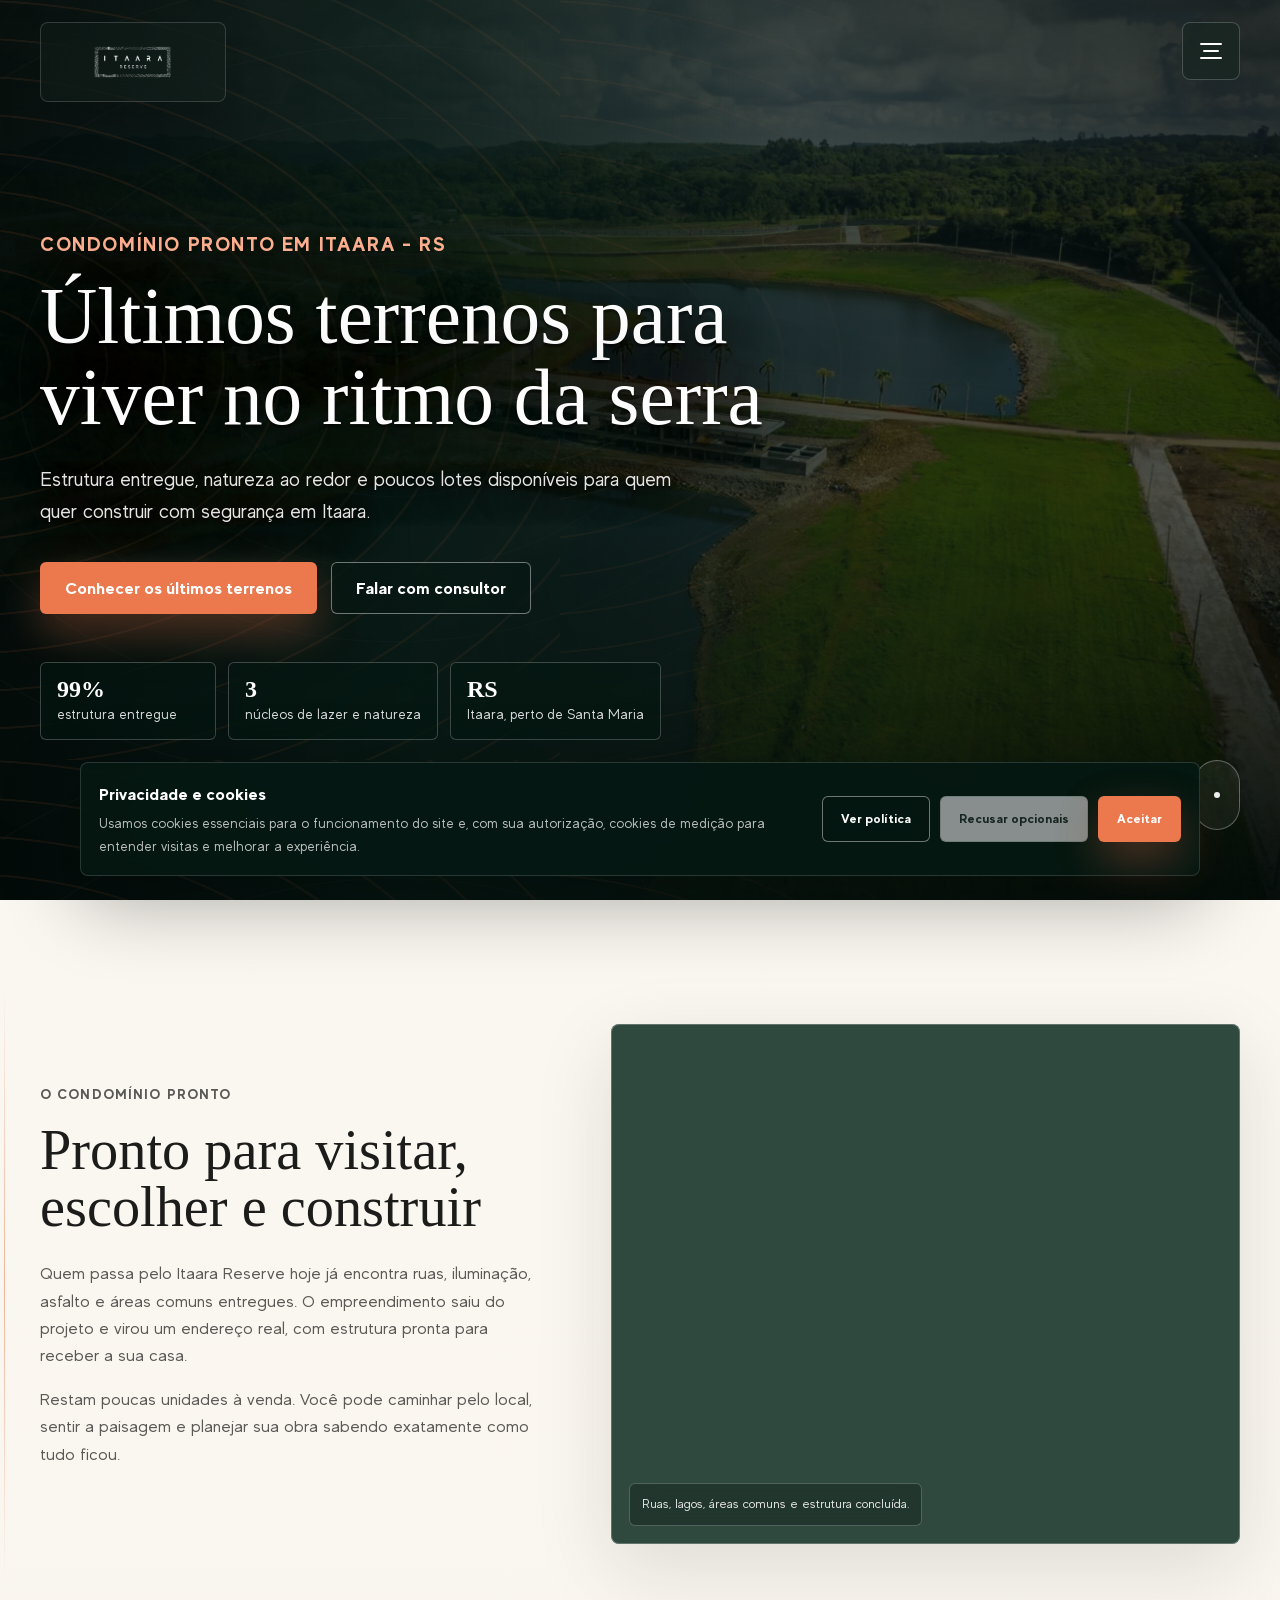
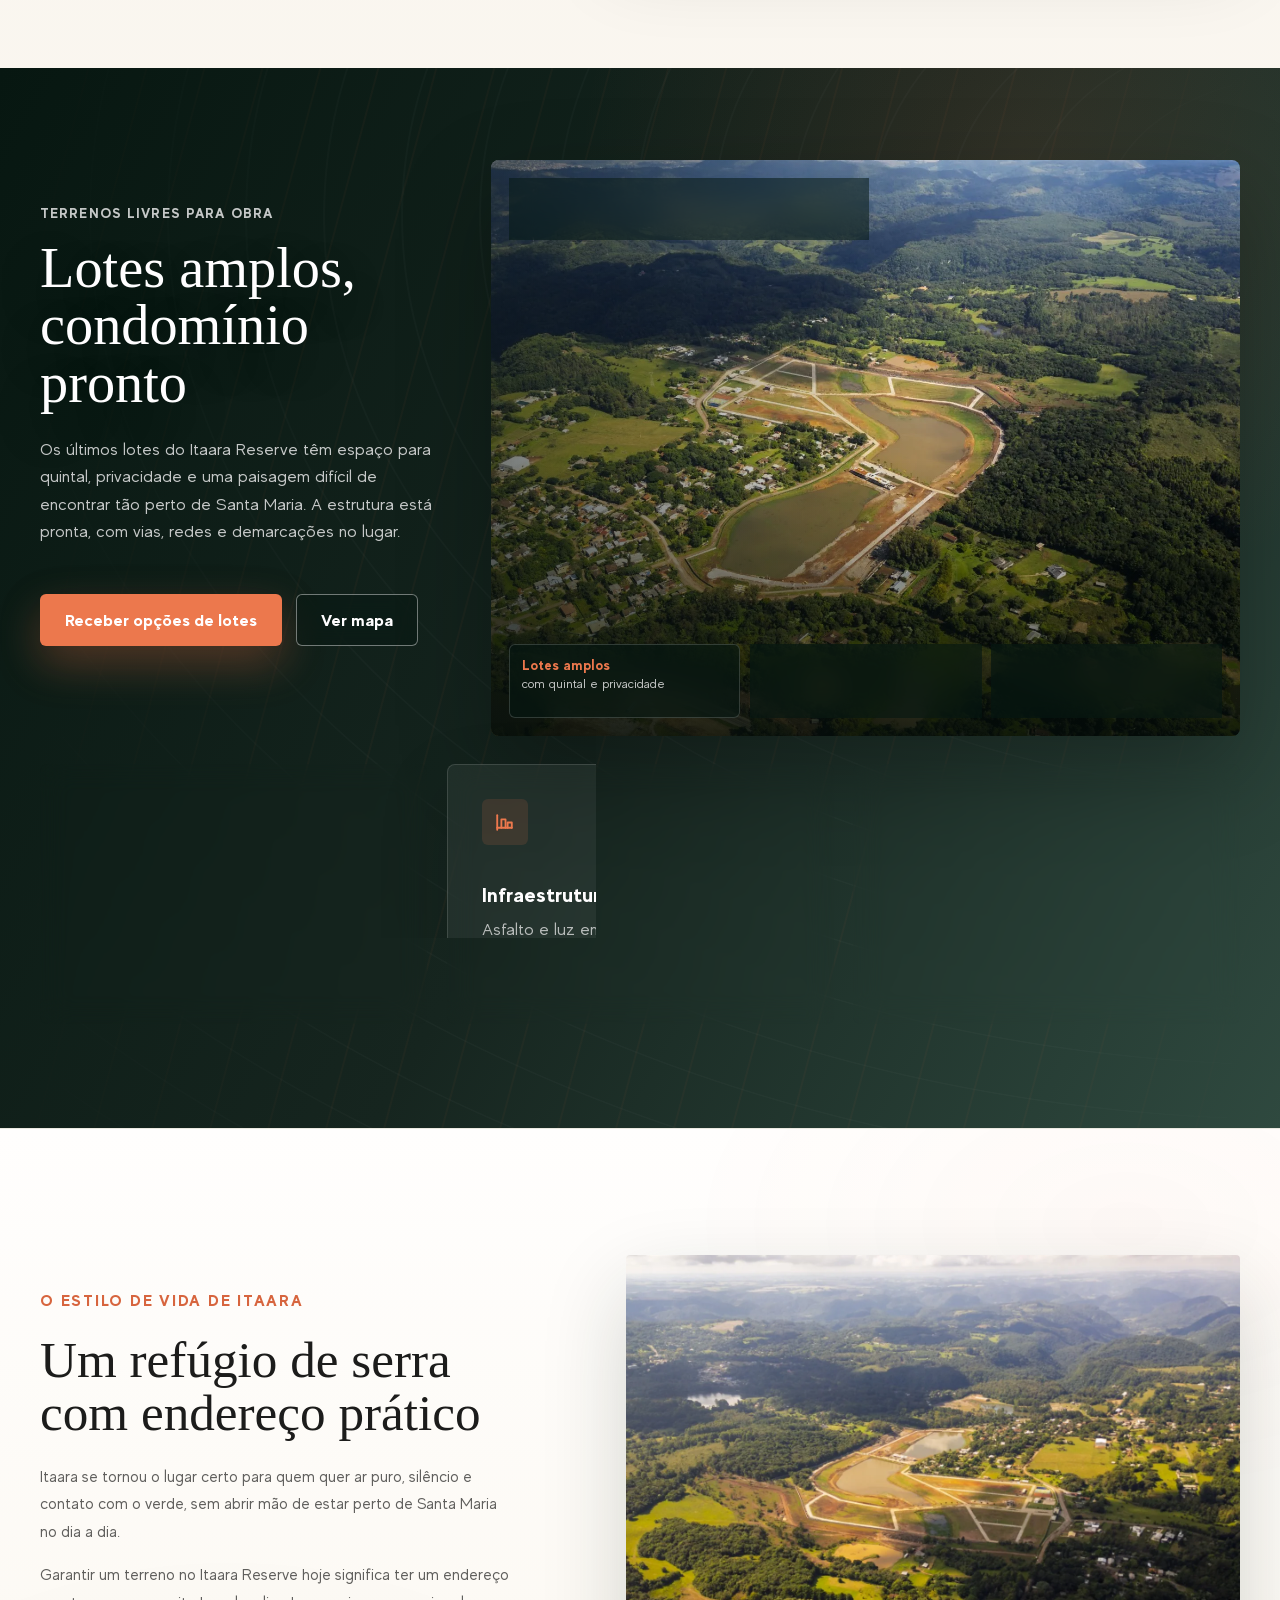
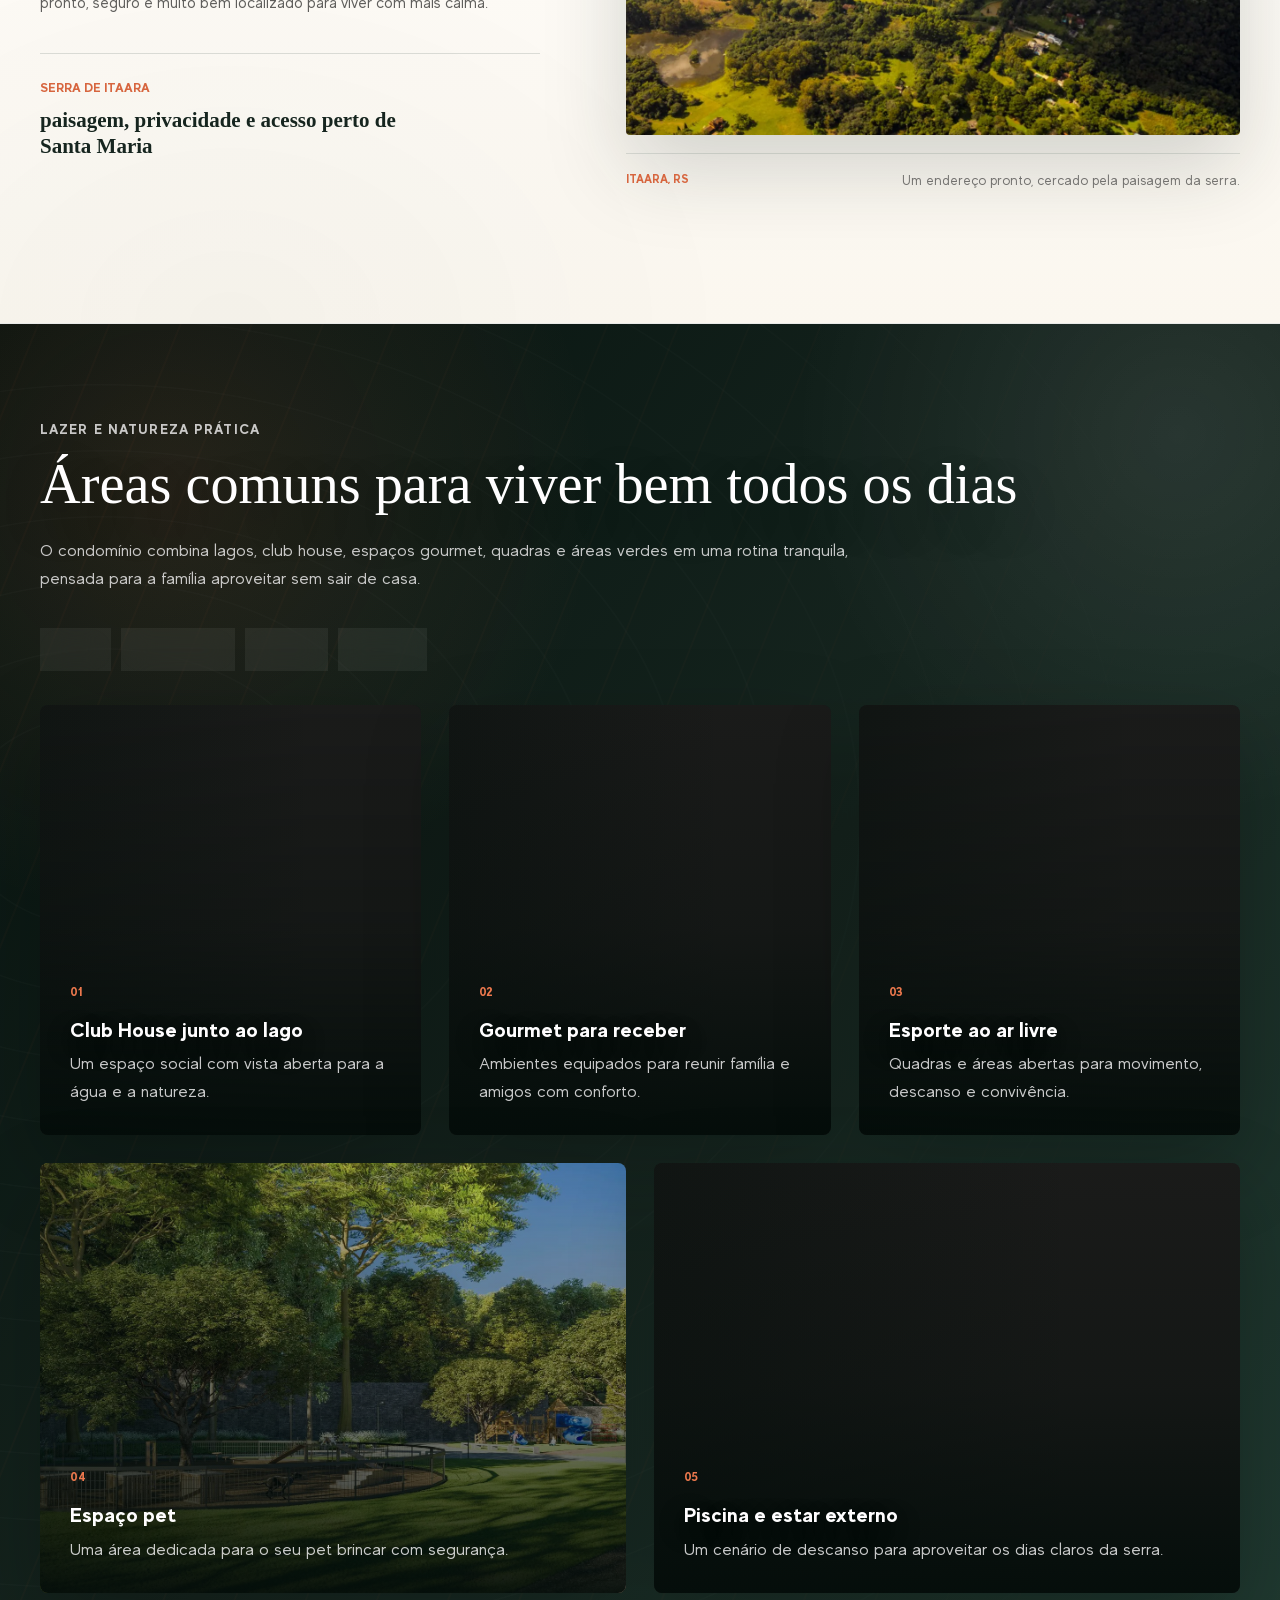
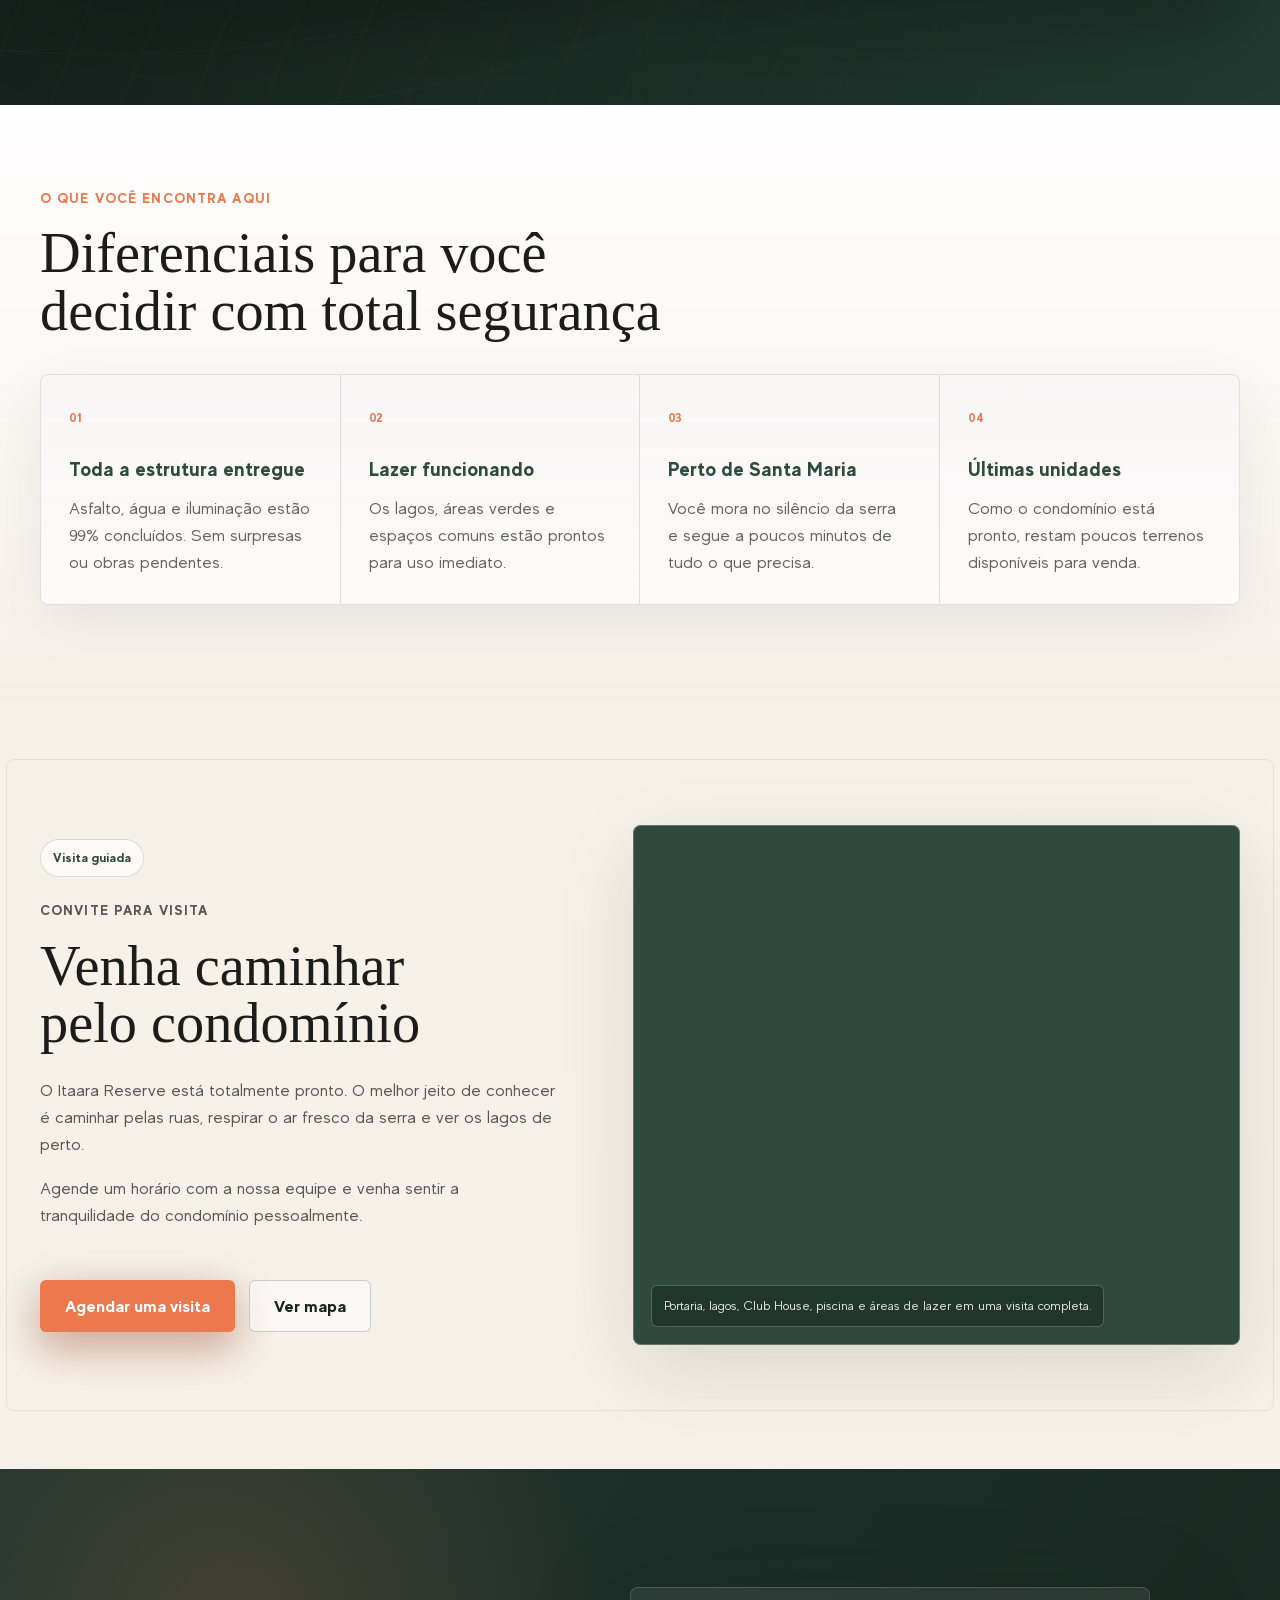
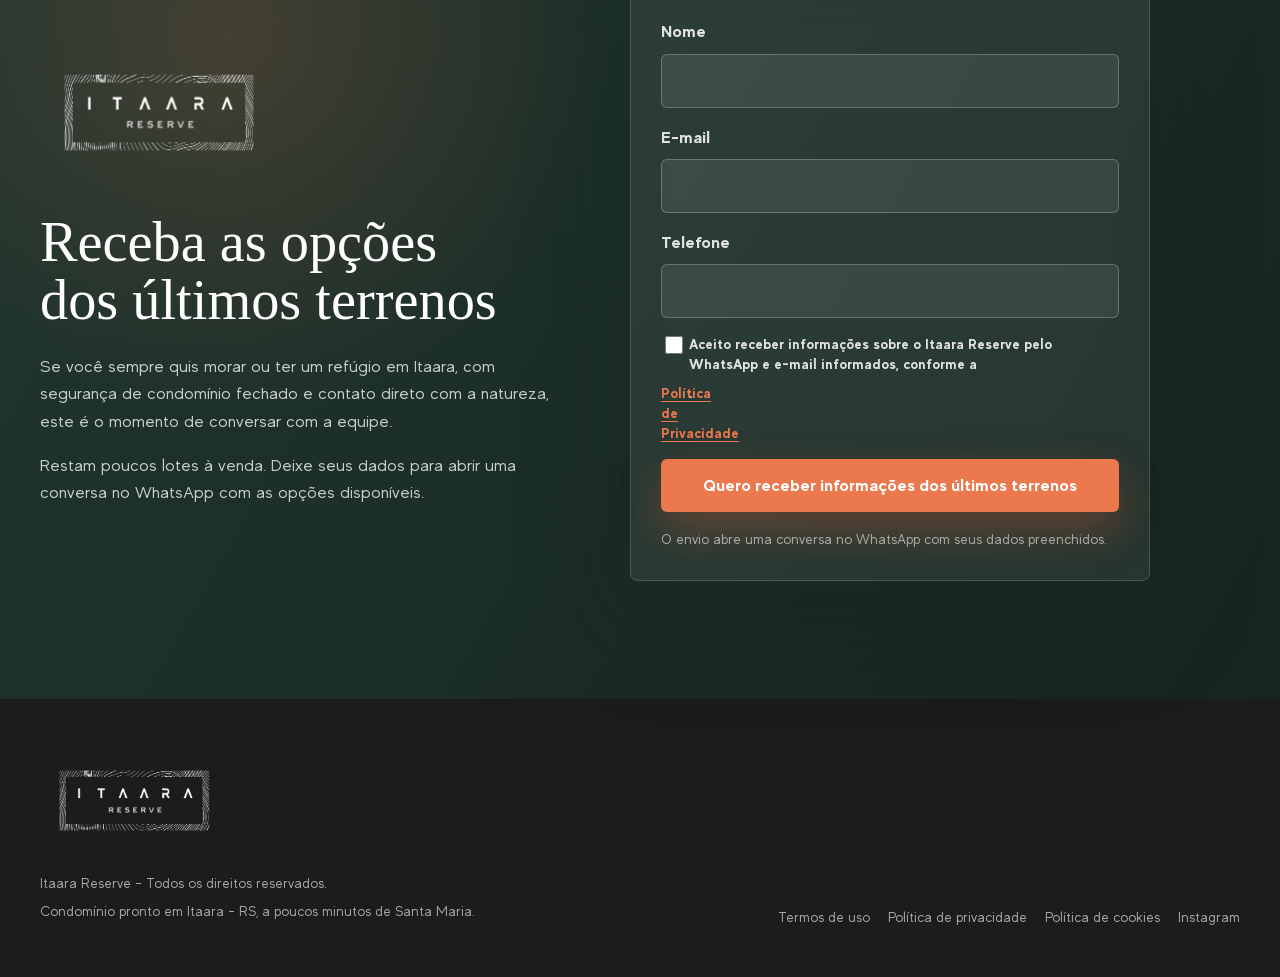
==== commit ad9b02c6: "Fix header logo sizing" ====
--- a/index.html
+++ b/index.html
@@ -94,14 +94,14 @@
     <script>
       if (location.protocol === "file:") document.documentElement.classList.add("is-file-preview");
     </script>
-    <link rel="stylesheet" href="styles.css?v=design-28" />
+    <link rel="stylesheet" href="styles.css?v=design-29" />
   </head>
   <body>
     <a class="skip-link" href="#conteudo">Pular para o conteúdo</a>
 
     <header class="site-header" data-header>
       <a class="brand" href="#topo" aria-label="Itaara Reserve">
-        <img src="assets/images/logo-horizontal-branco.png" alt="Itaara Reserve" width="1921" height="1081" decoding="async" />
+        <img src="assets/images/logo-horizontal-branco.png" alt="Itaara Reserve" decoding="async" />
       </a>
       <button class="menu-toggle" type="button" aria-label="Abrir menu" aria-expanded="false" aria-controls="site-menu" data-menu-toggle>
         <span></span>
@@ -460,6 +460,6 @@
       </div>
     </div>
 
-    <script src="script.js?v=design-28"></script>
+    <script src="script.js?v=design-29"></script>
   </body>
 </html>
--- a/styles.css
+++ b/styles.css
@@ -78,6 +78,7 @@
 img {
   display: block;
   max-width: 100%;
+  height: auto;
 }
 
 a {
@@ -127,15 +128,18 @@
 }
 
 .brand {
-  display: flex;
-  align-items: center;
-  min-height: 58px;
+  display: grid;
+  place-items: center;
+  width: 186px;
+  height: 80px;
+  min-height: 0;
   border: 1px solid rgba(255, 254, 255, 0.16);
   border-radius: 8px;
   padding: 11px 14px;
   background: rgba(22, 37, 31, 0.34);
   box-shadow: 0 16px 48px rgba(0, 0, 0, 0.18);
   backdrop-filter: blur(18px);
+  overflow: hidden;
   transition: background 220ms ease, border-color 220ms ease, box-shadow 220ms ease;
 }
 
@@ -148,6 +152,9 @@
 
 .brand img {
   width: 156px;
+  height: auto;
+  max-height: 54px;
+  object-fit: contain;
 }
 
 .menu-toggle {
@@ -1427,6 +1434,8 @@
 
 .conversion-copy img {
   width: 240px;
+  height: auto;
+  object-fit: contain;
   margin-bottom: 34px;
 }
 
@@ -1516,6 +1525,8 @@
 
 .site-footer img {
   width: 190px;
+  height: auto;
+  object-fit: contain;
   margin-bottom: 18px;
 }
 
@@ -1609,6 +1620,8 @@
 
 .legal-header img {
   width: 190px;
+  height: auto;
+  object-fit: contain;
 }
 
 .legal-header a:not(.btn) {
@@ -1747,12 +1760,15 @@
   }
 
   .brand {
-    min-height: 56px;
+    width: 178px;
+    height: 76px;
+    min-height: 0;
     padding: 10px 13px;
   }
 
   .brand img {
     width: 150px;
+    max-height: 52px;
   }
 
   .menu-toggle {
@@ -1914,12 +1930,15 @@
   }
 
   .brand {
-    min-height: 52px;
+    width: 152px;
+    height: 66px;
+    min-height: 0;
     padding: 9px 11px;
   }
 
   .brand img {
     width: 126px;
+    max-height: 44px;
   }
 
   .menu-toggle {
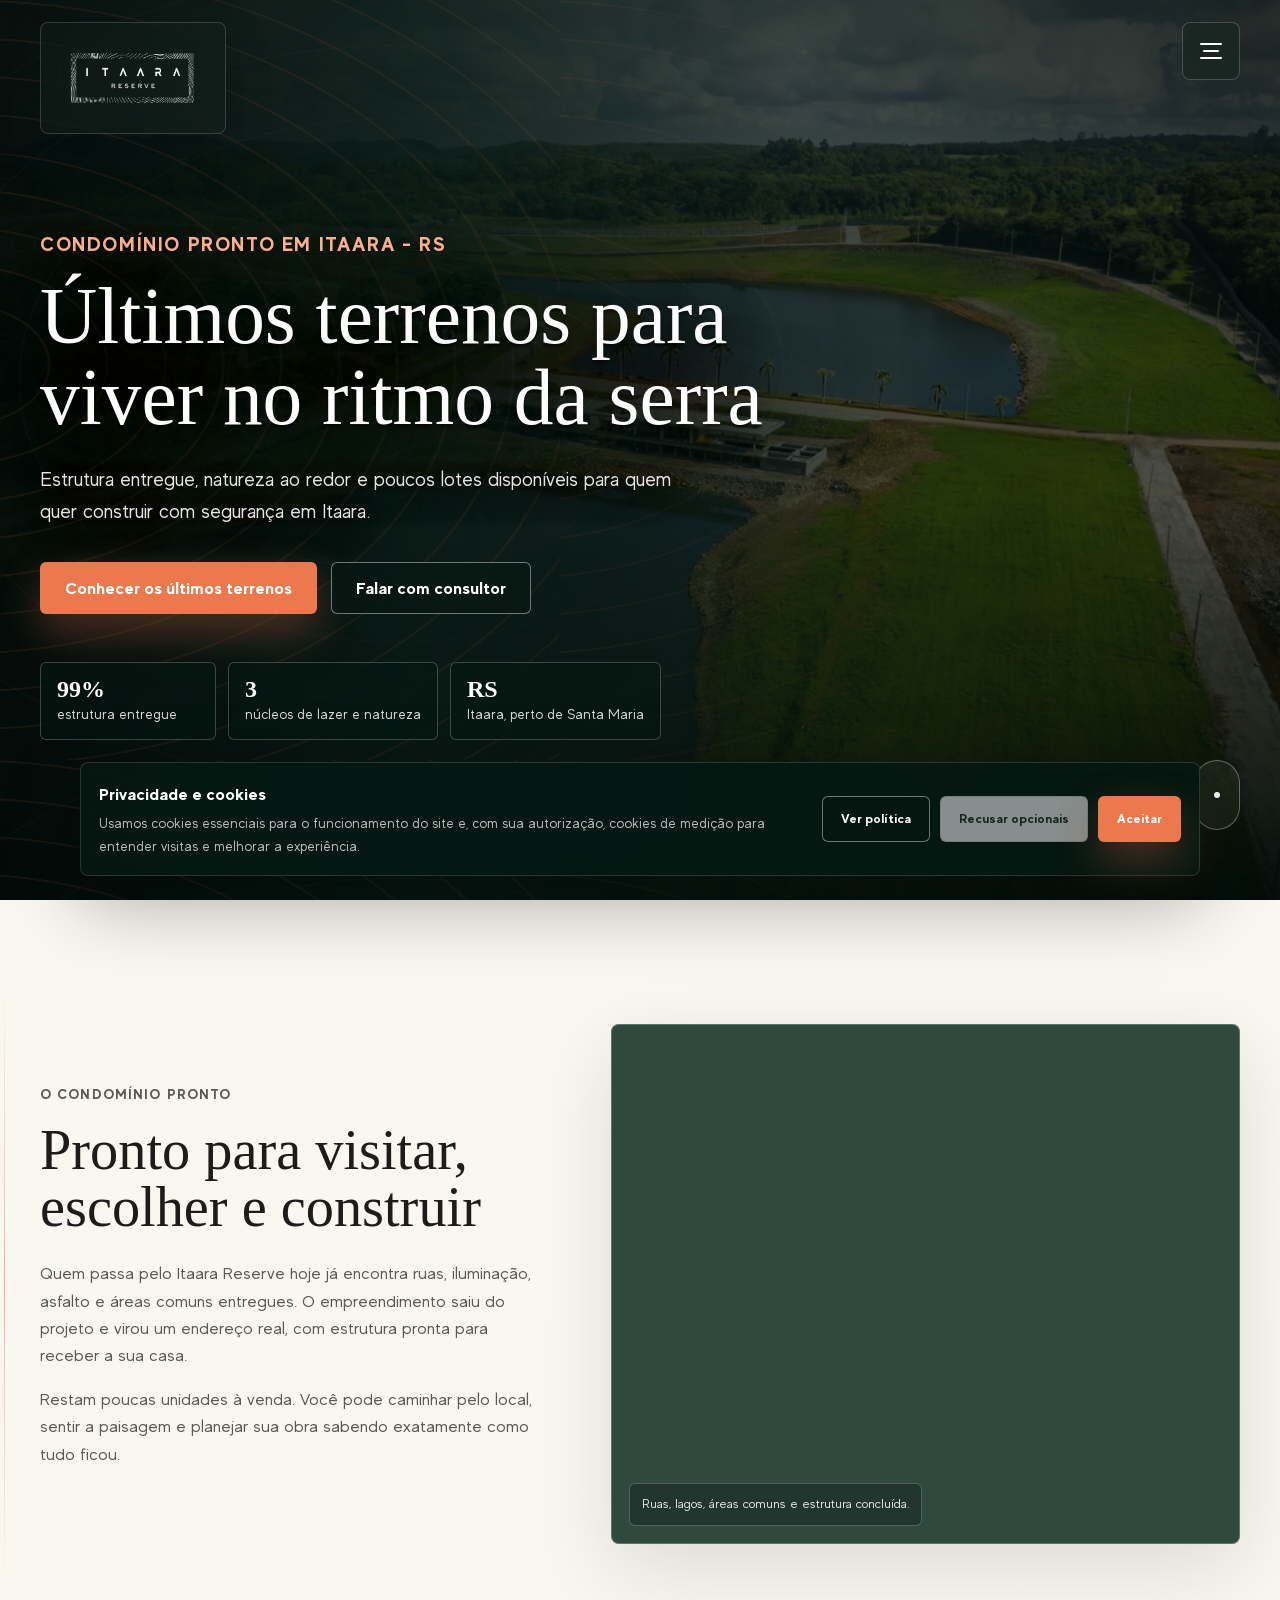
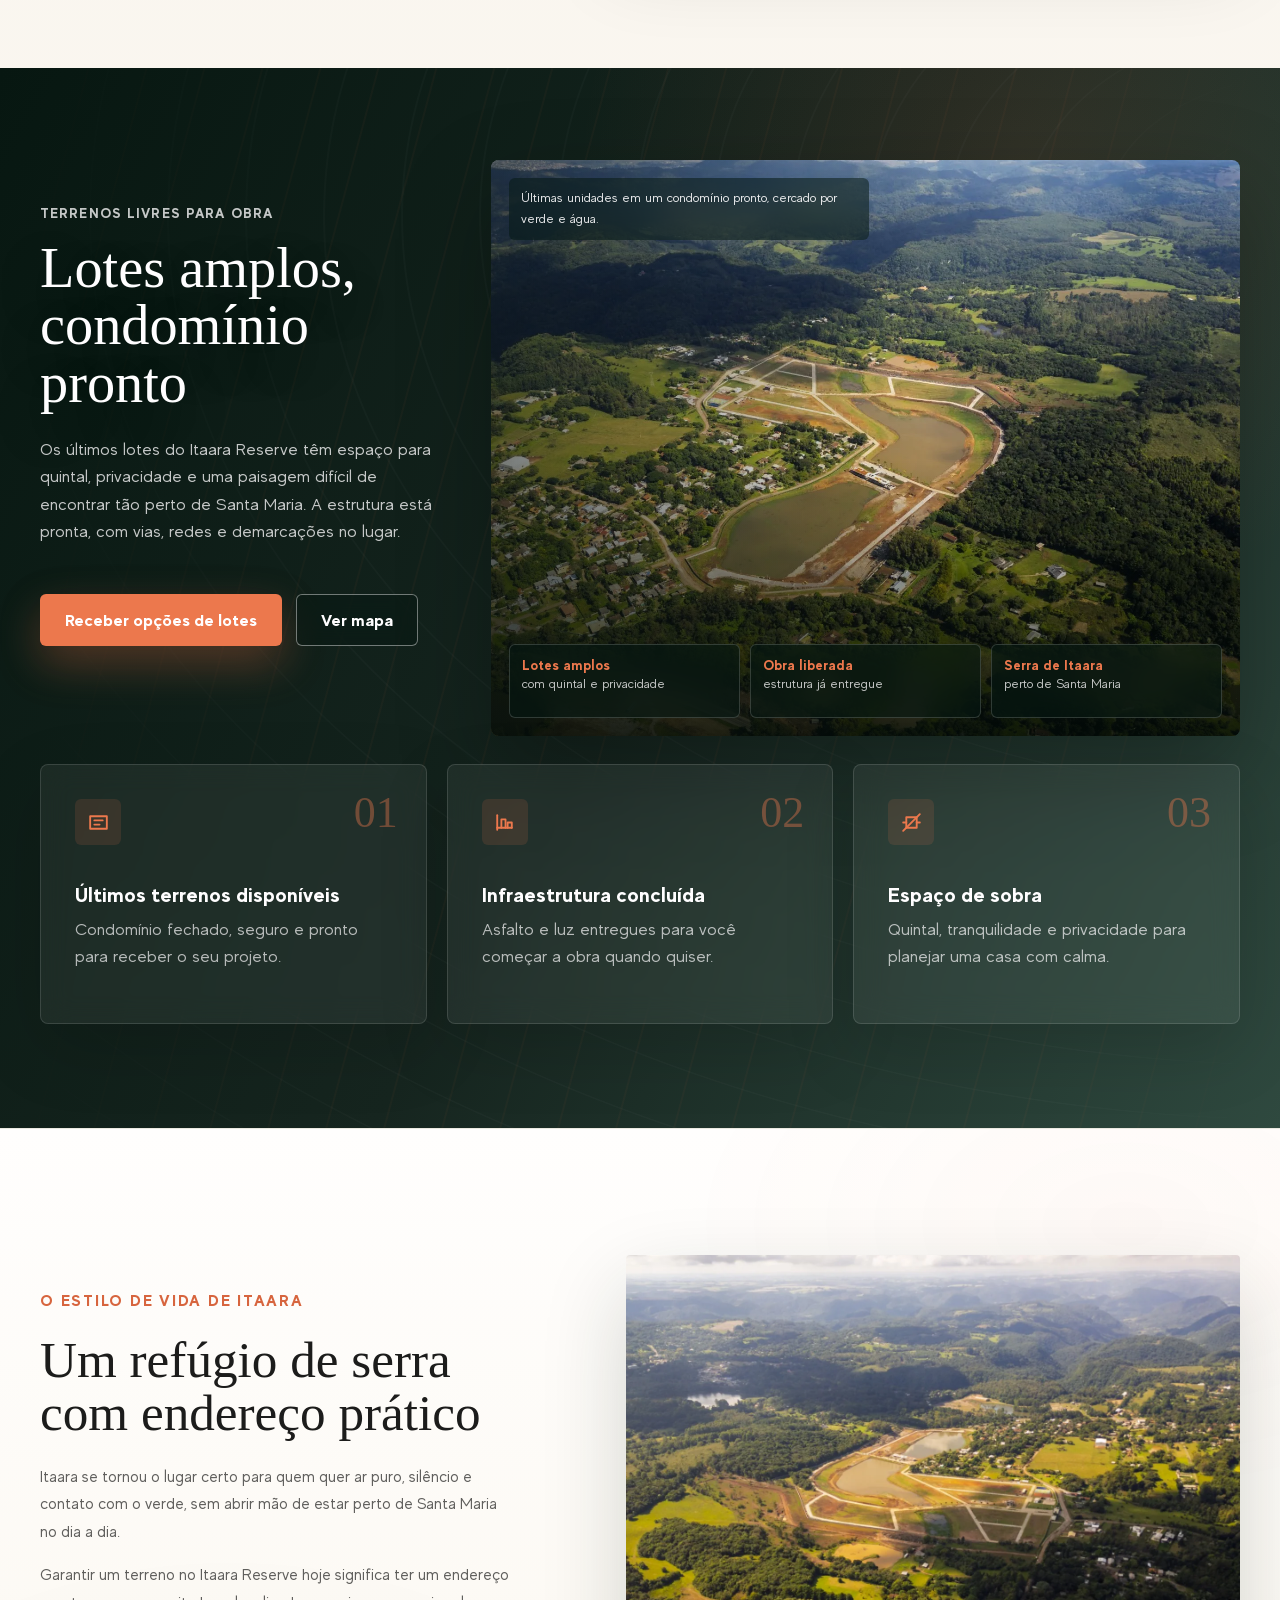
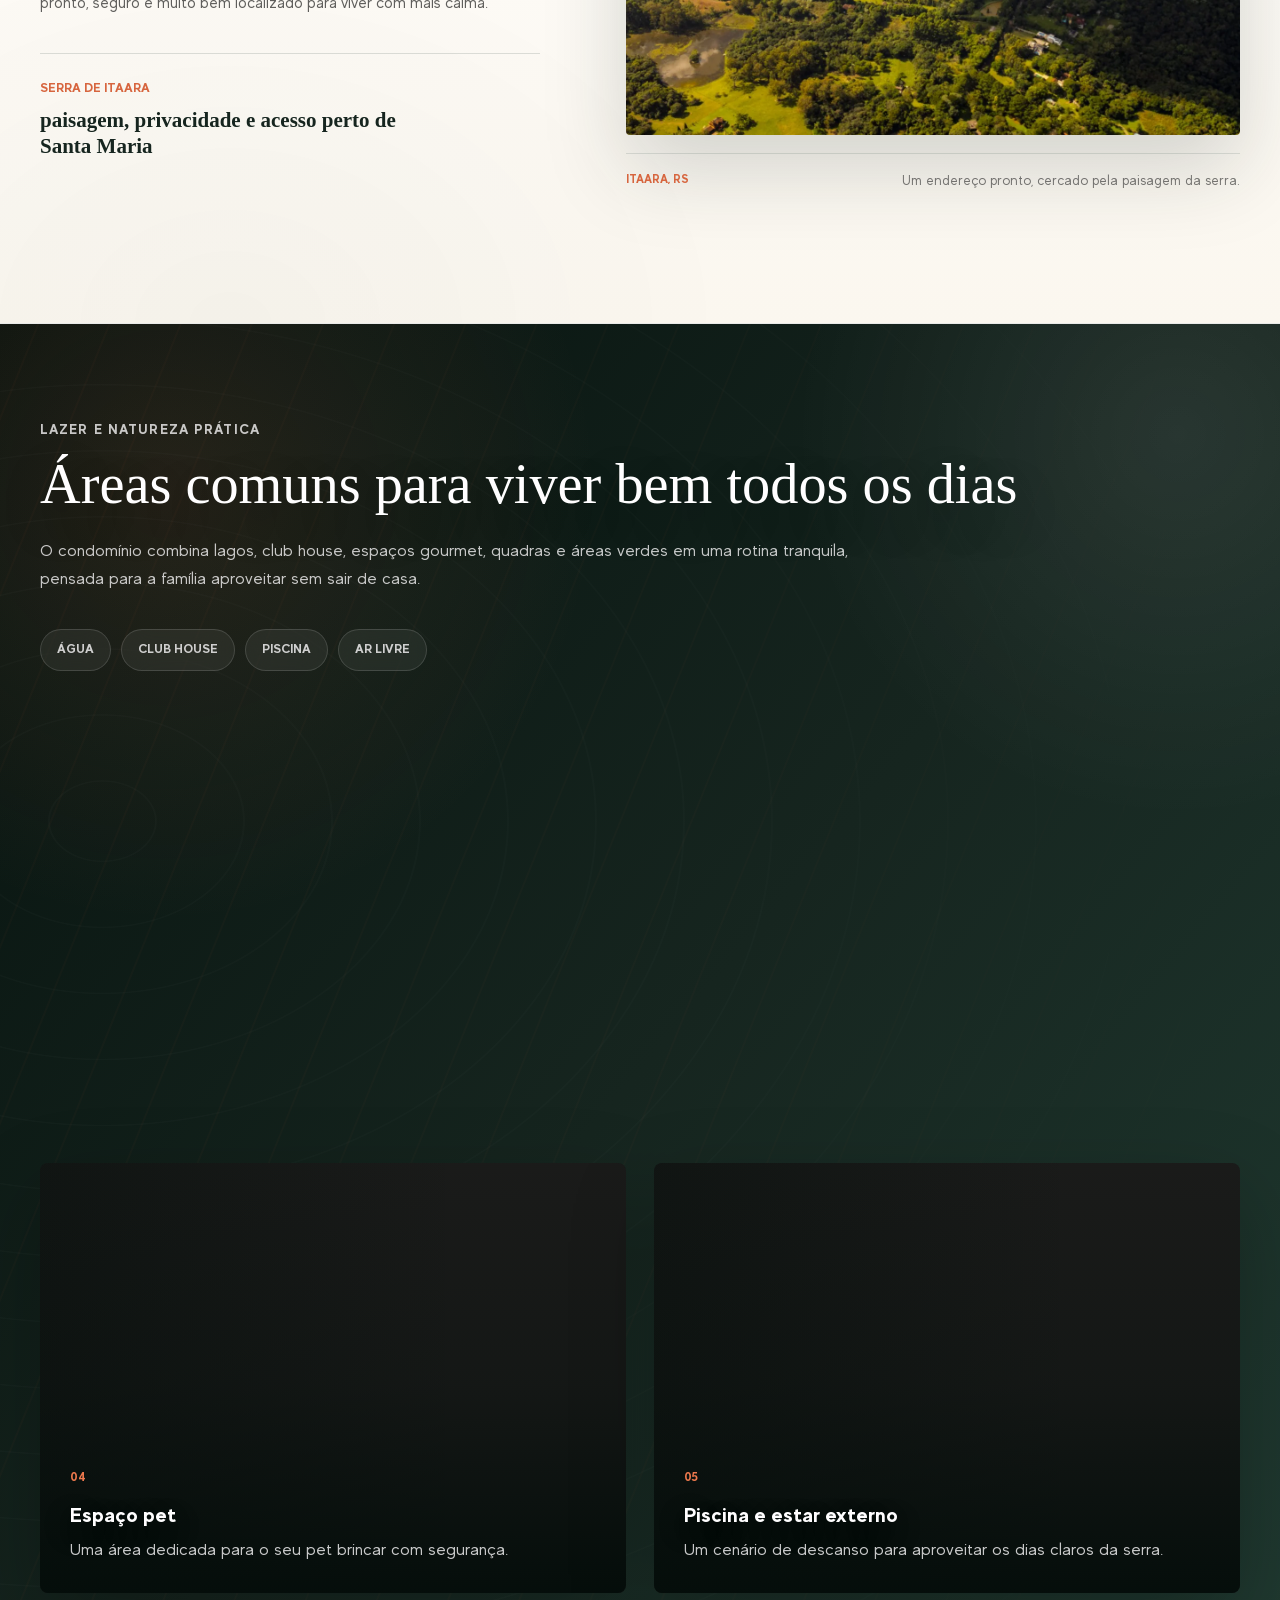
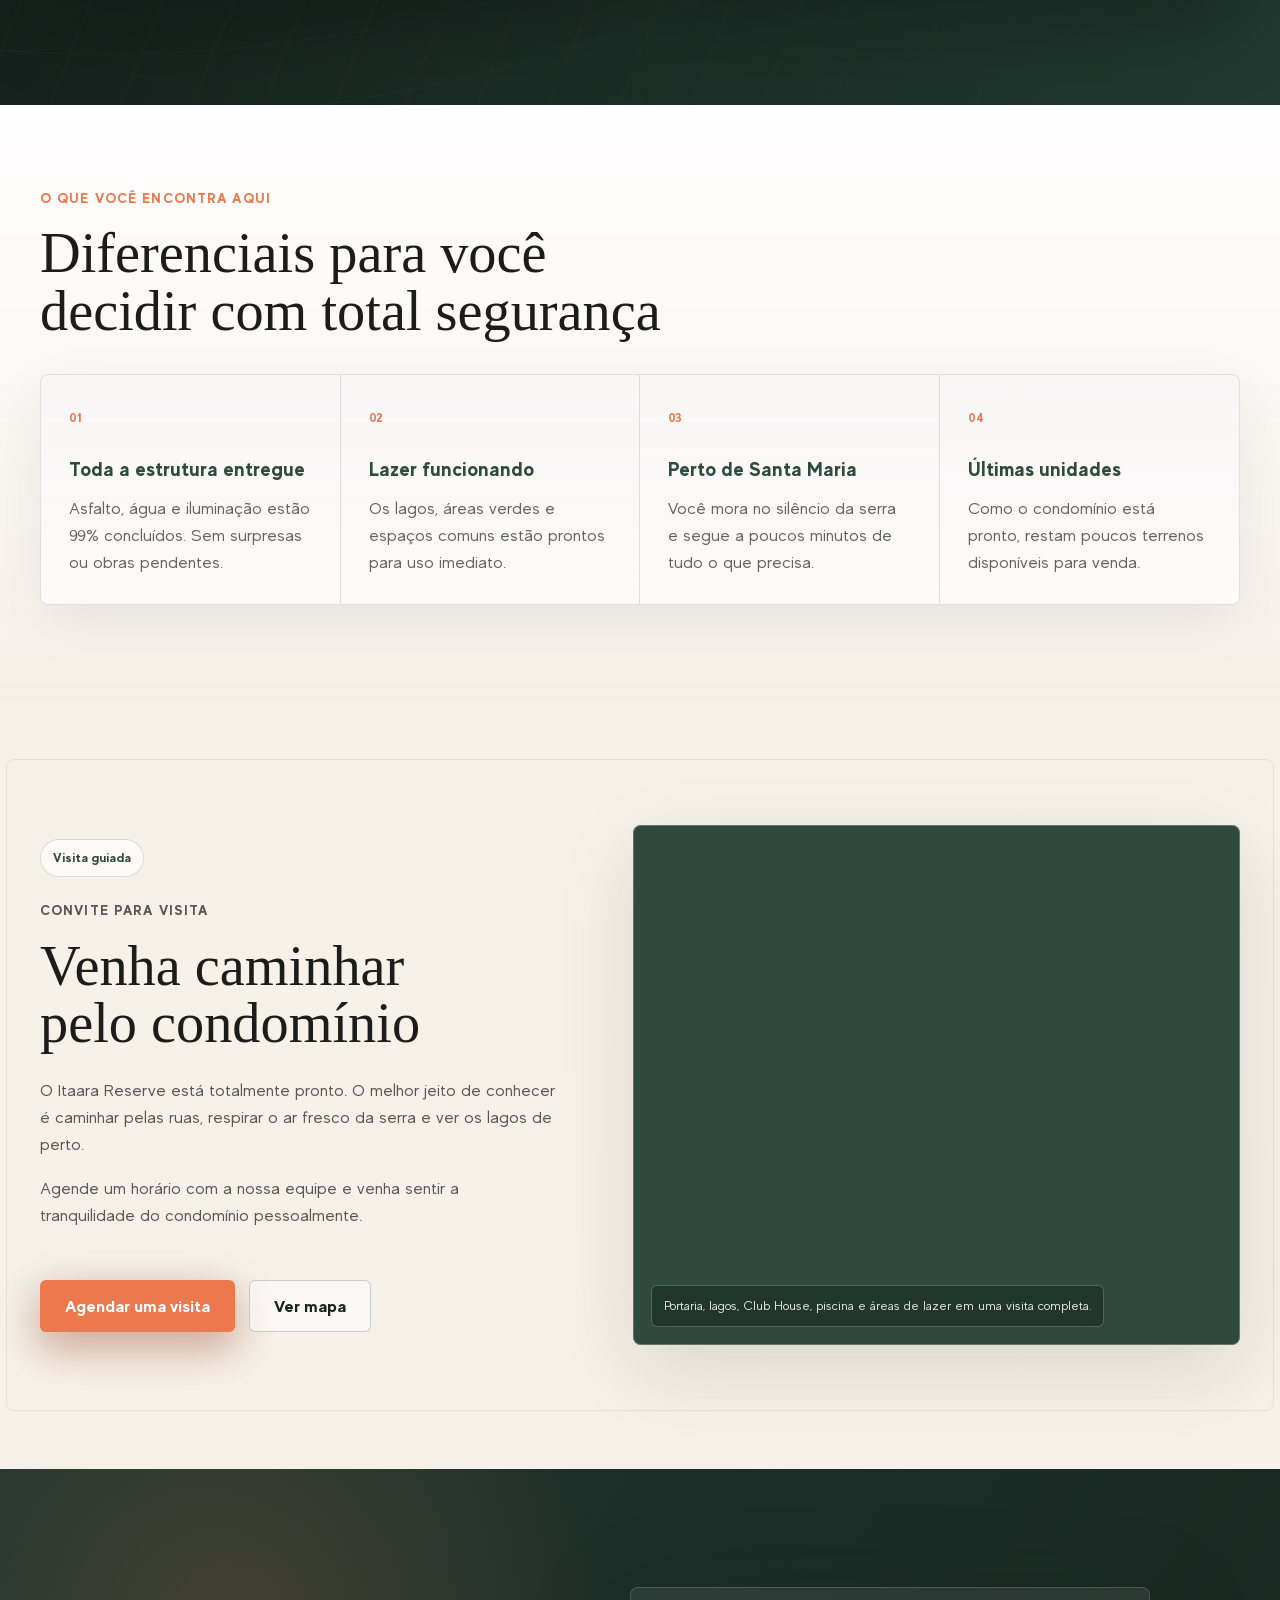
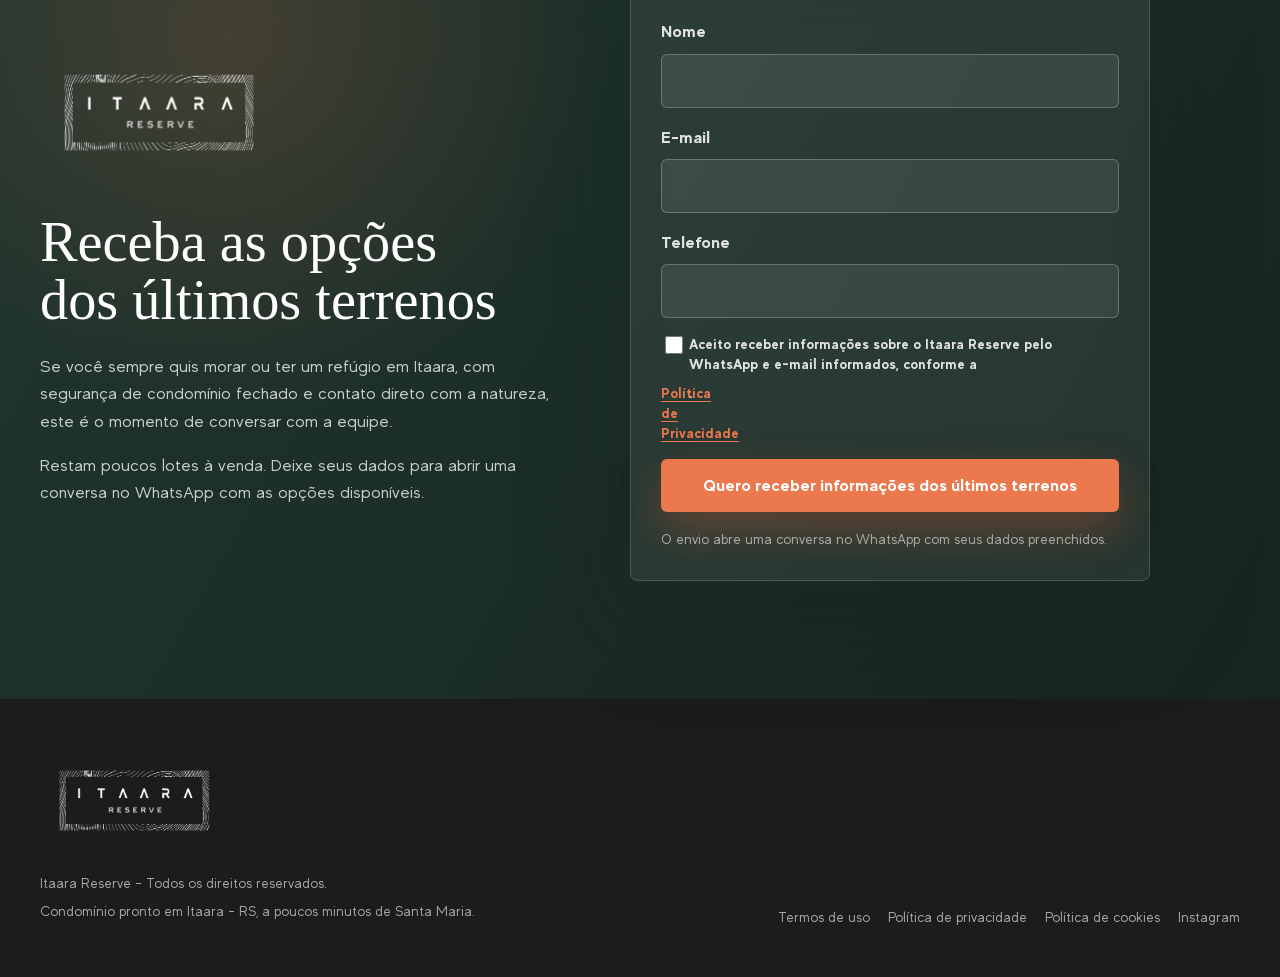
==== commit abd337a1: "sync: espelha site publicado na Hostinger (27/10/2026)" ====
--- a/index.html
+++ b/index.html
@@ -1,6 +1,15 @@
 <!doctype html>
 <html lang="pt-BR">
   <head>
+    <!-- Google Tag Manager -->
+    <script>
+      (function(w,d,s,l,i){w[l]=w[l]||[];w[l].push({'gtm.start':
+      new Date().getTime(),event:'gtm.js'});var f=d.getElementsByTagName(s)[0],
+      j=d.createElement(s),dl=l!='dataLayer'?'&l='+l:'';j.async=true;j.src=
+      'https://www.googletagmanager.com/gtm.js?id='+i+dl;f.parentNode.insertBefore(j,f);
+      })(window,document,'script','dataLayer','GTM-MFXP7VX');
+    </script>
+    <!-- End Google Tag Manager -->
     <meta charset="utf-8" />
     <meta name="viewport" content="width=device-width, initial-scale=1" />
     <title>Itaara Reserve | Condomínio pronto com terrenos em Itaara</title>
@@ -19,18 +28,18 @@
       content="Conheça o Itaara Reserve, condomínio pronto em Itaara - RS, com últimos terrenos disponíveis, lagos, áreas de lazer e natureza perto de Santa Maria."
     />
     <meta property="og:url" content="https://itaarareserve.com.br/" />
-    <meta property="og:image" content="https://itaarareserve.com.br/assets/images/vista-geral.jpg" />
-    <meta property="og:image:width" content="1920" />
-    <meta property="og:image:height" content="1080" />
-    <meta property="og:image:alt" content="Vista aérea do Itaara Reserve com terrenos, lagos e natureza em Itaara" />
+    <meta property="og:image" content="https://itaarareserve.com.br/assets/images/og-image.png" />
+    <meta property="og:image:width" content="1200" />
+    <meta property="og:image:height" content="630" />
+    <meta property="og:image:alt" content="Logo do Itaara Reserve sobre vista aérea do condomínio em Itaara" />
     <meta name="twitter:card" content="summary_large_image" />
     <meta name="twitter:title" content="Itaara Reserve | Condomínio pronto com terrenos em Itaara" />
     <meta
       name="twitter:description"
       content="Conheça o Itaara Reserve, condomínio pronto em Itaara - RS, com últimos terrenos disponíveis, lagos, áreas de lazer e natureza perto de Santa Maria."
     />
-    <meta name="twitter:image" content="https://itaarareserve.com.br/assets/images/vista-geral.jpg" />
-    <meta name="twitter:image:alt" content="Vista aérea do Itaara Reserve com terrenos, lagos e natureza em Itaara" />
+    <meta name="twitter:image" content="https://itaarareserve.com.br/assets/images/og-image.png" />
+    <meta name="twitter:image:alt" content="Logo do Itaara Reserve sobre vista aérea do condomínio em Itaara" />
     <link rel="preload" href="assets/images/lagos-condominio.webp" as="image" type="image/webp" />
     <script type="application/ld+json">
       {
@@ -97,11 +106,14 @@
     <link rel="stylesheet" href="styles.css?v=design-29" />
   </head>
   <body>
+    <!-- Google Tag Manager (noscript) -->
+    <noscript><iframe src="https://www.googletagmanager.com/ns.html?id=GTM-MFXP7VX" height="0" width="0" style="display:none;visibility:hidden"></iframe></noscript>
+    <!-- End Google Tag Manager (noscript) -->
     <a class="skip-link" href="#conteudo">Pular para o conteúdo</a>
 
     <header class="site-header" data-header>
       <a class="brand" href="#topo" aria-label="Itaara Reserve">
-        <img src="assets/images/logo-horizontal-branco.png" alt="Itaara Reserve" decoding="async" />
+        <img src="assets/images/logo-horizontal-branco.png" alt="Itaara Reserve" width="1921" height="1081" decoding="async" />
       </a>
       <button class="menu-toggle" type="button" aria-label="Abrir menu" aria-expanded="false" aria-controls="site-menu" data-menu-toggle>
         <span></span>
@@ -460,6 +472,6 @@
       </div>
     </div>
 
-    <script src="script.js?v=design-29"></script>
+    <script src="script.js?v=design-28"></script>
   </body>
 </html>
--- a/styles.css
+++ b/styles.css
@@ -128,18 +128,15 @@
 }
 
 .brand {
-  display: grid;
-  place-items: center;
-  width: 186px;
-  height: 80px;
-  min-height: 0;
+  display: flex;
+  align-items: center;
+  min-height: 58px;
   border: 1px solid rgba(255, 254, 255, 0.16);
   border-radius: 8px;
   padding: 11px 14px;
   background: rgba(22, 37, 31, 0.34);
   box-shadow: 0 16px 48px rgba(0, 0, 0, 0.18);
   backdrop-filter: blur(18px);
-  overflow: hidden;
   transition: background 220ms ease, border-color 220ms ease, box-shadow 220ms ease;
 }
 
@@ -153,7 +150,6 @@
 .brand img {
   width: 156px;
   height: auto;
-  max-height: 54px;
   object-fit: contain;
 }
 
@@ -1760,15 +1756,12 @@
   }
 
   .brand {
-    width: 178px;
-    height: 76px;
-    min-height: 0;
+    min-height: 56px;
     padding: 10px 13px;
   }
 
   .brand img {
     width: 150px;
-    max-height: 52px;
   }
 
   .menu-toggle {
@@ -1930,15 +1923,12 @@
   }
 
   .brand {
-    width: 152px;
-    height: 66px;
-    min-height: 0;
+    min-height: 52px;
     padding: 9px 11px;
   }
 
   .brand img {
     width: 126px;
-    max-height: 44px;
   }
 
   .menu-toggle {
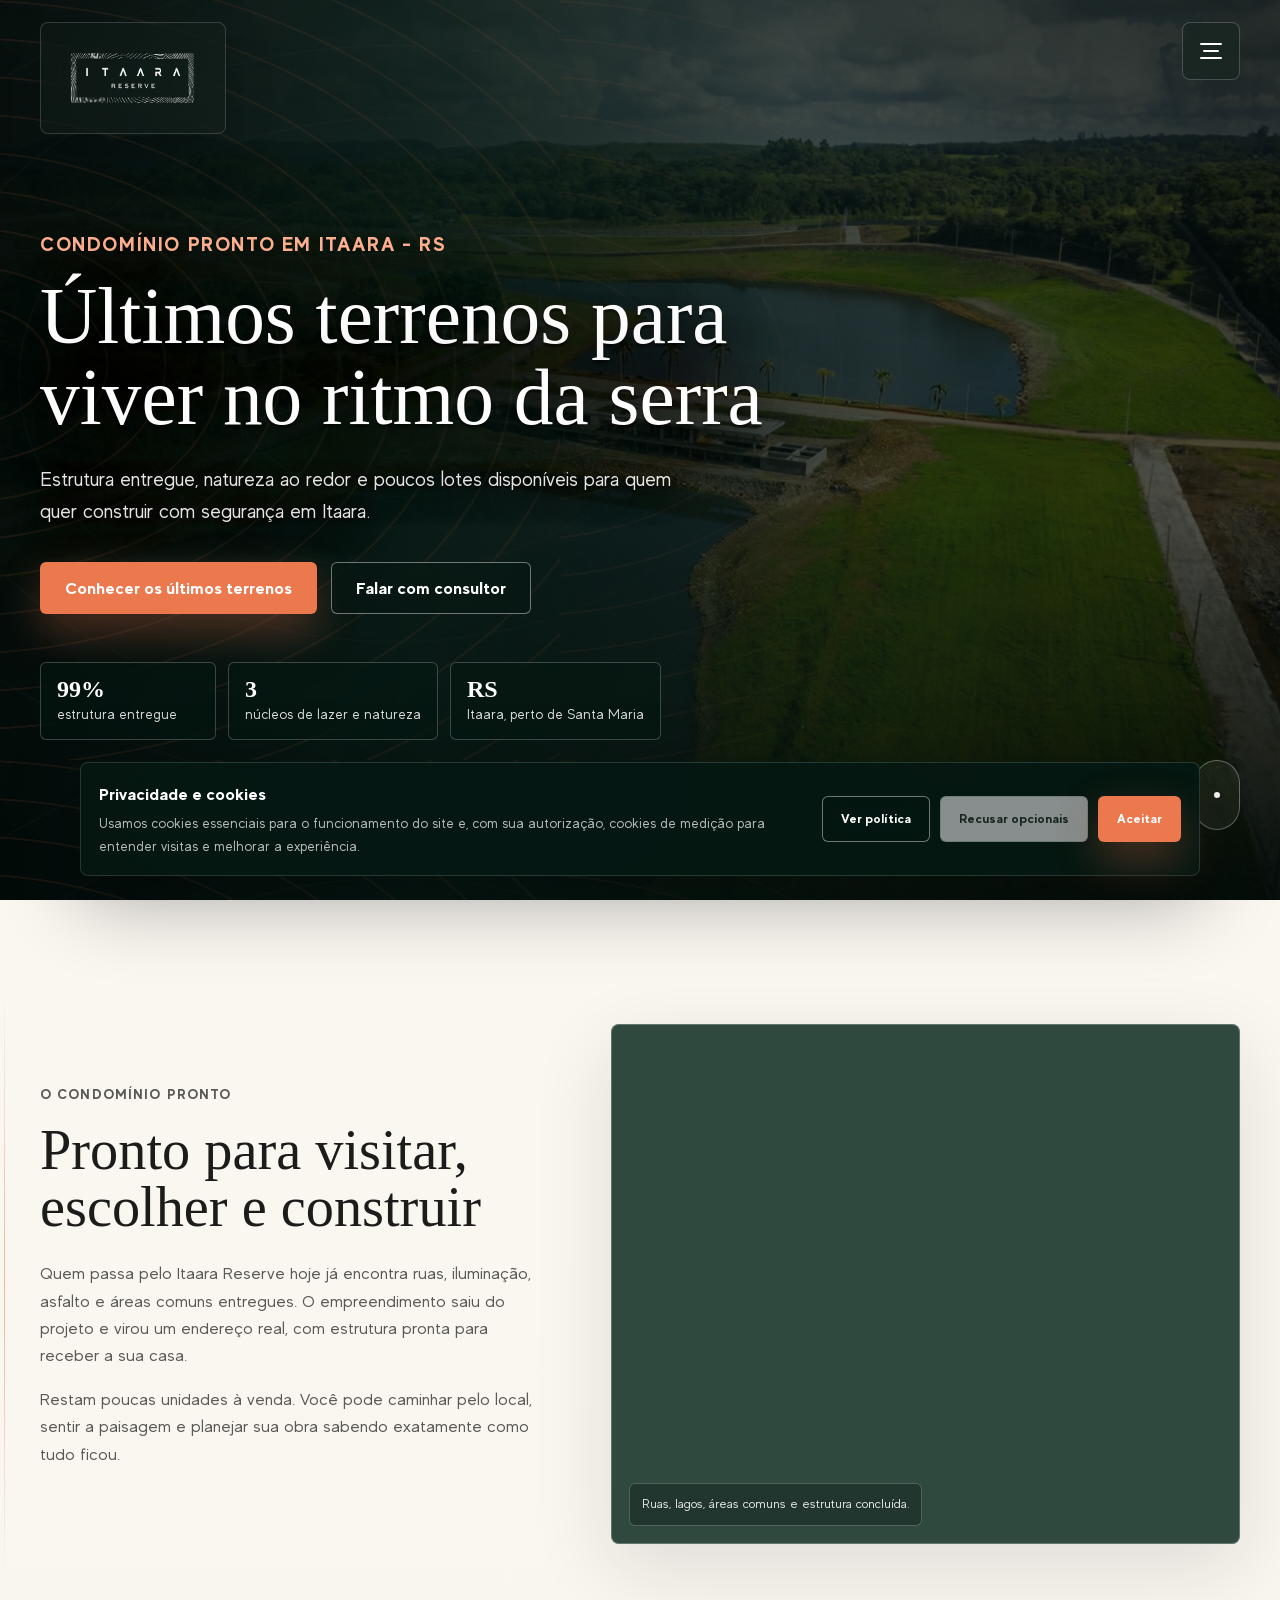
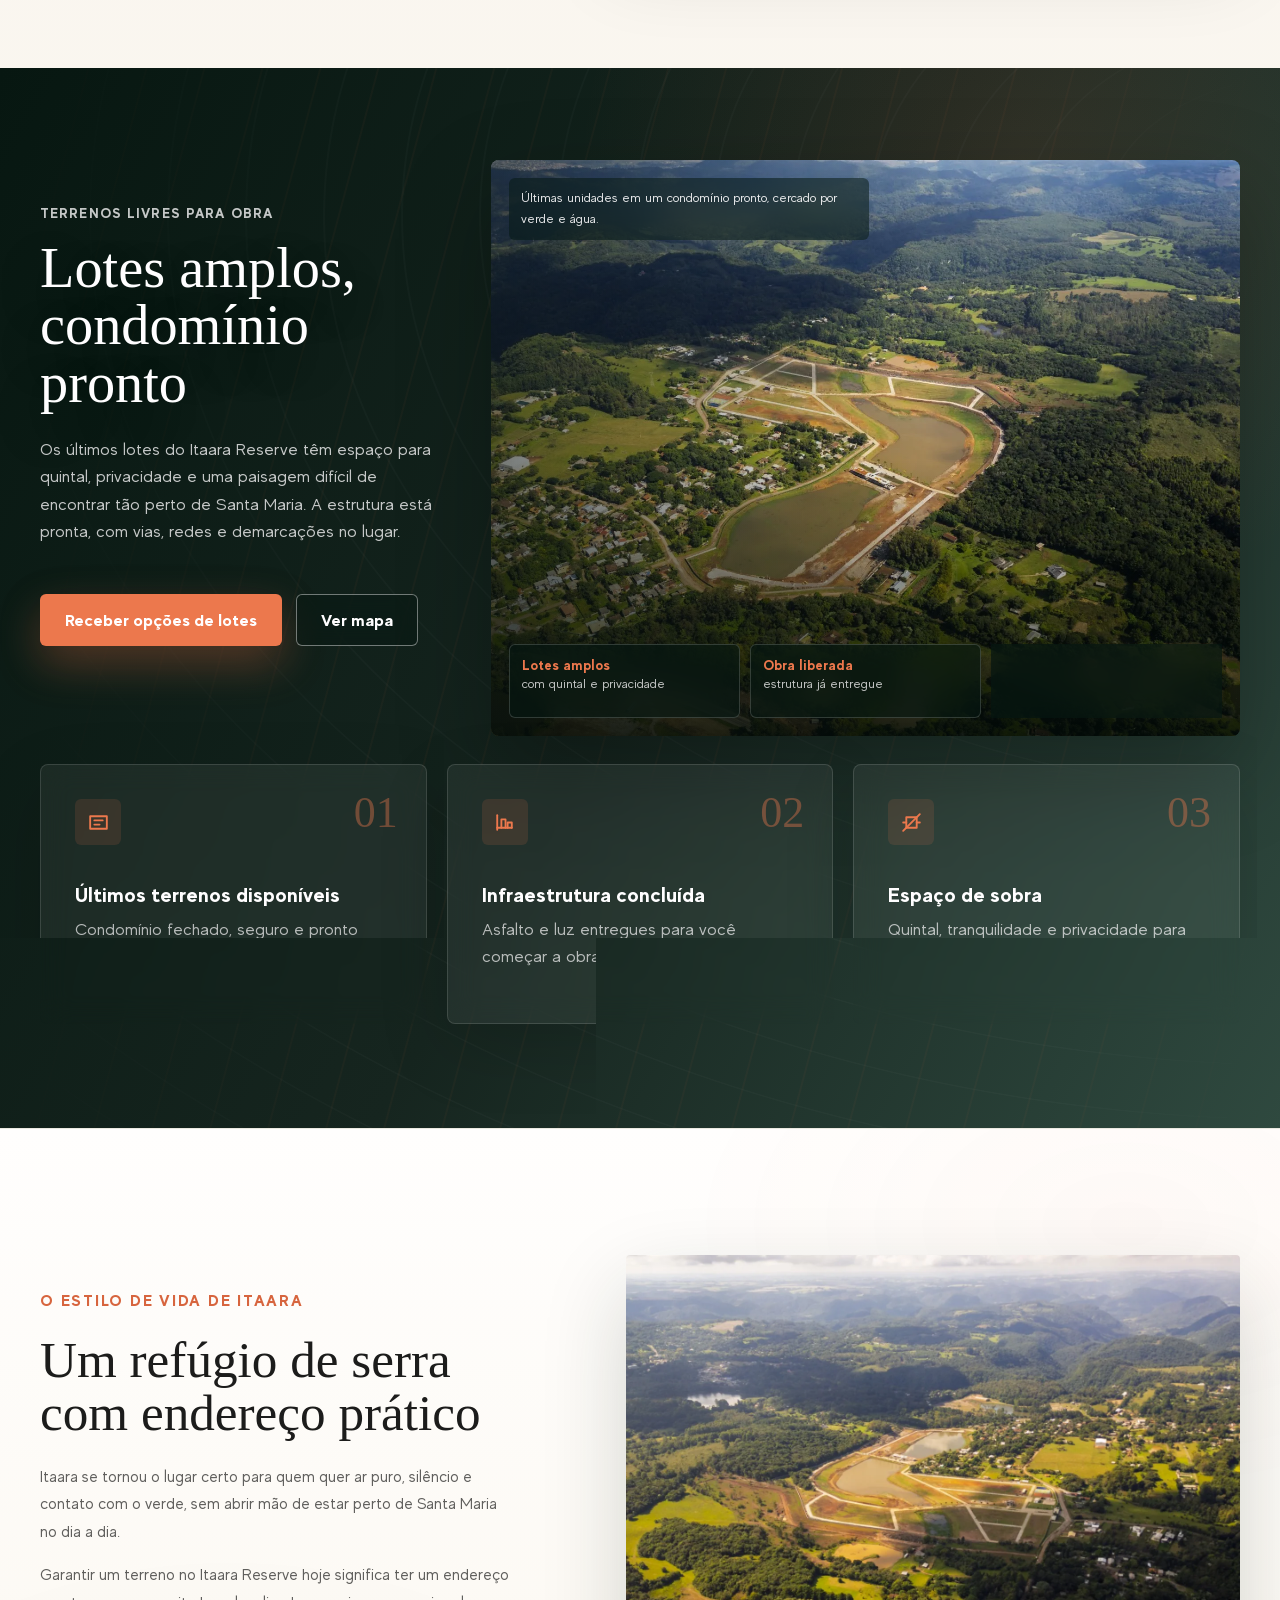
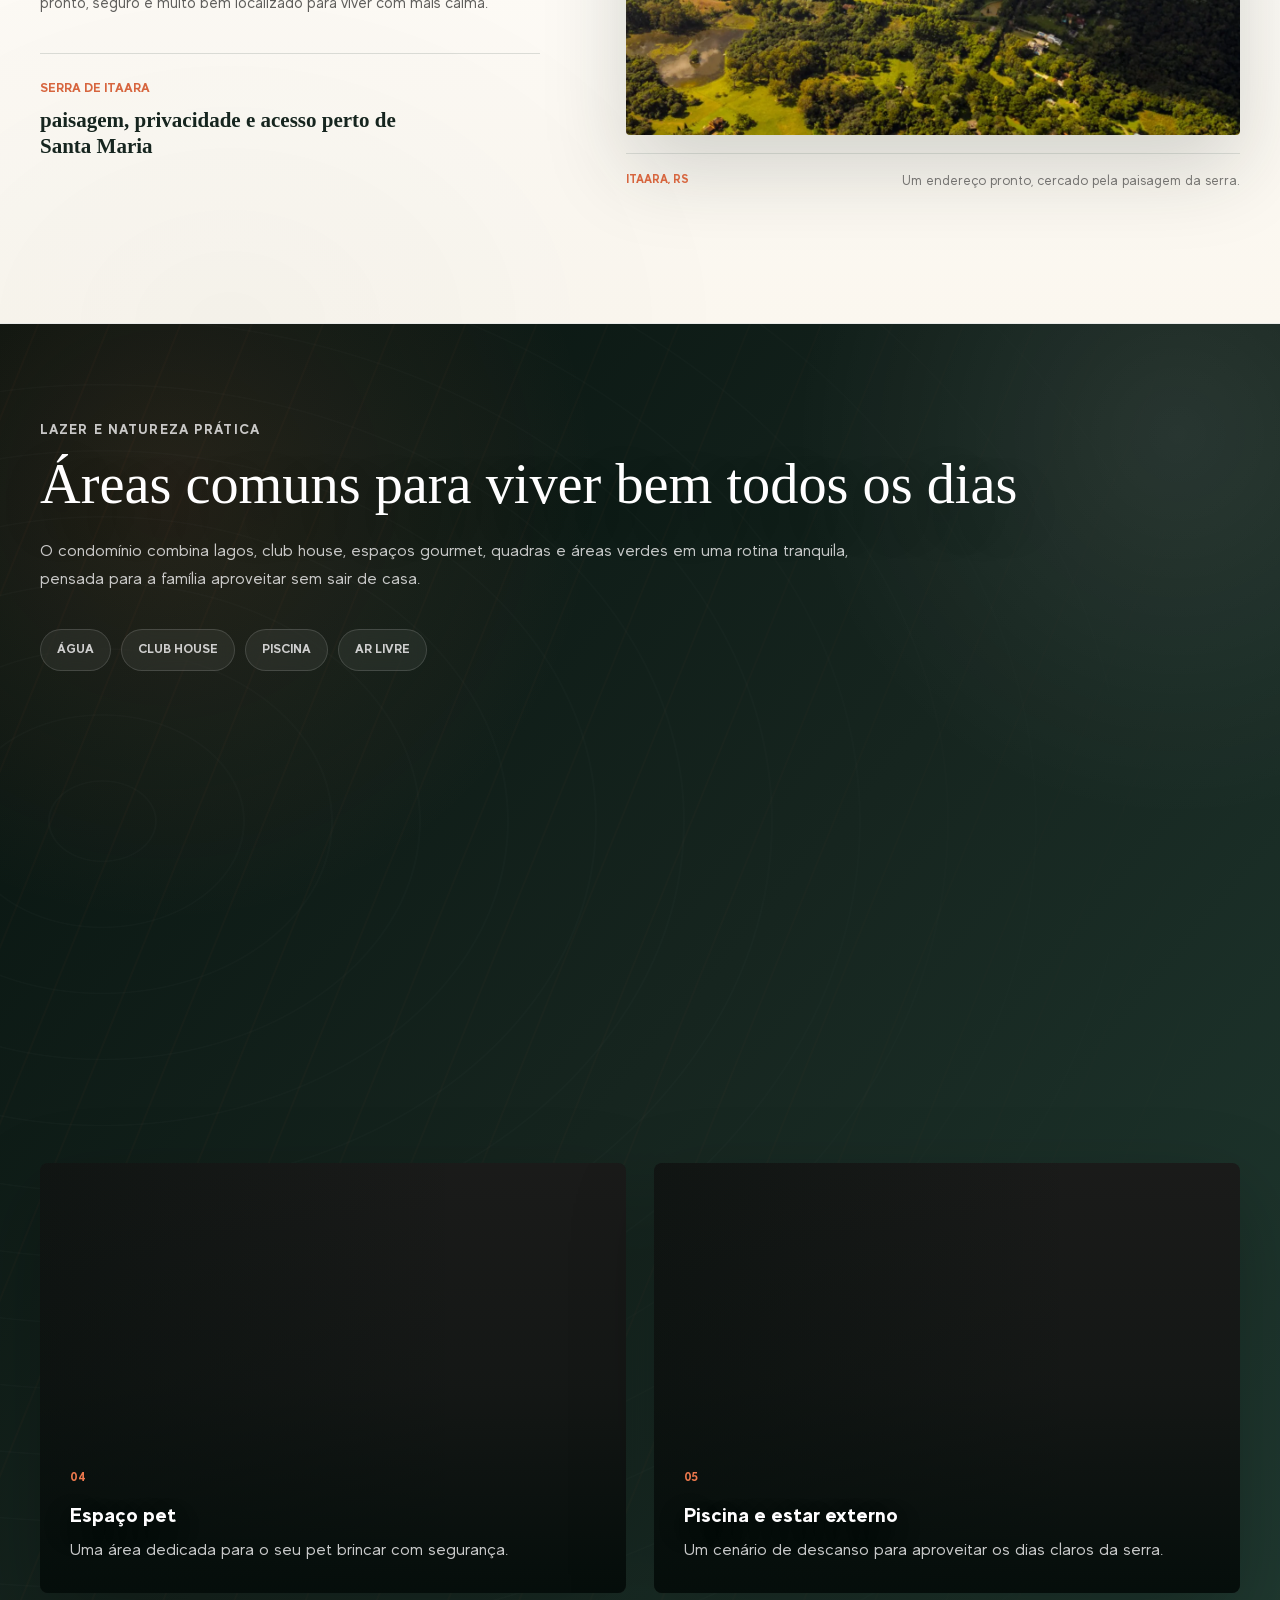
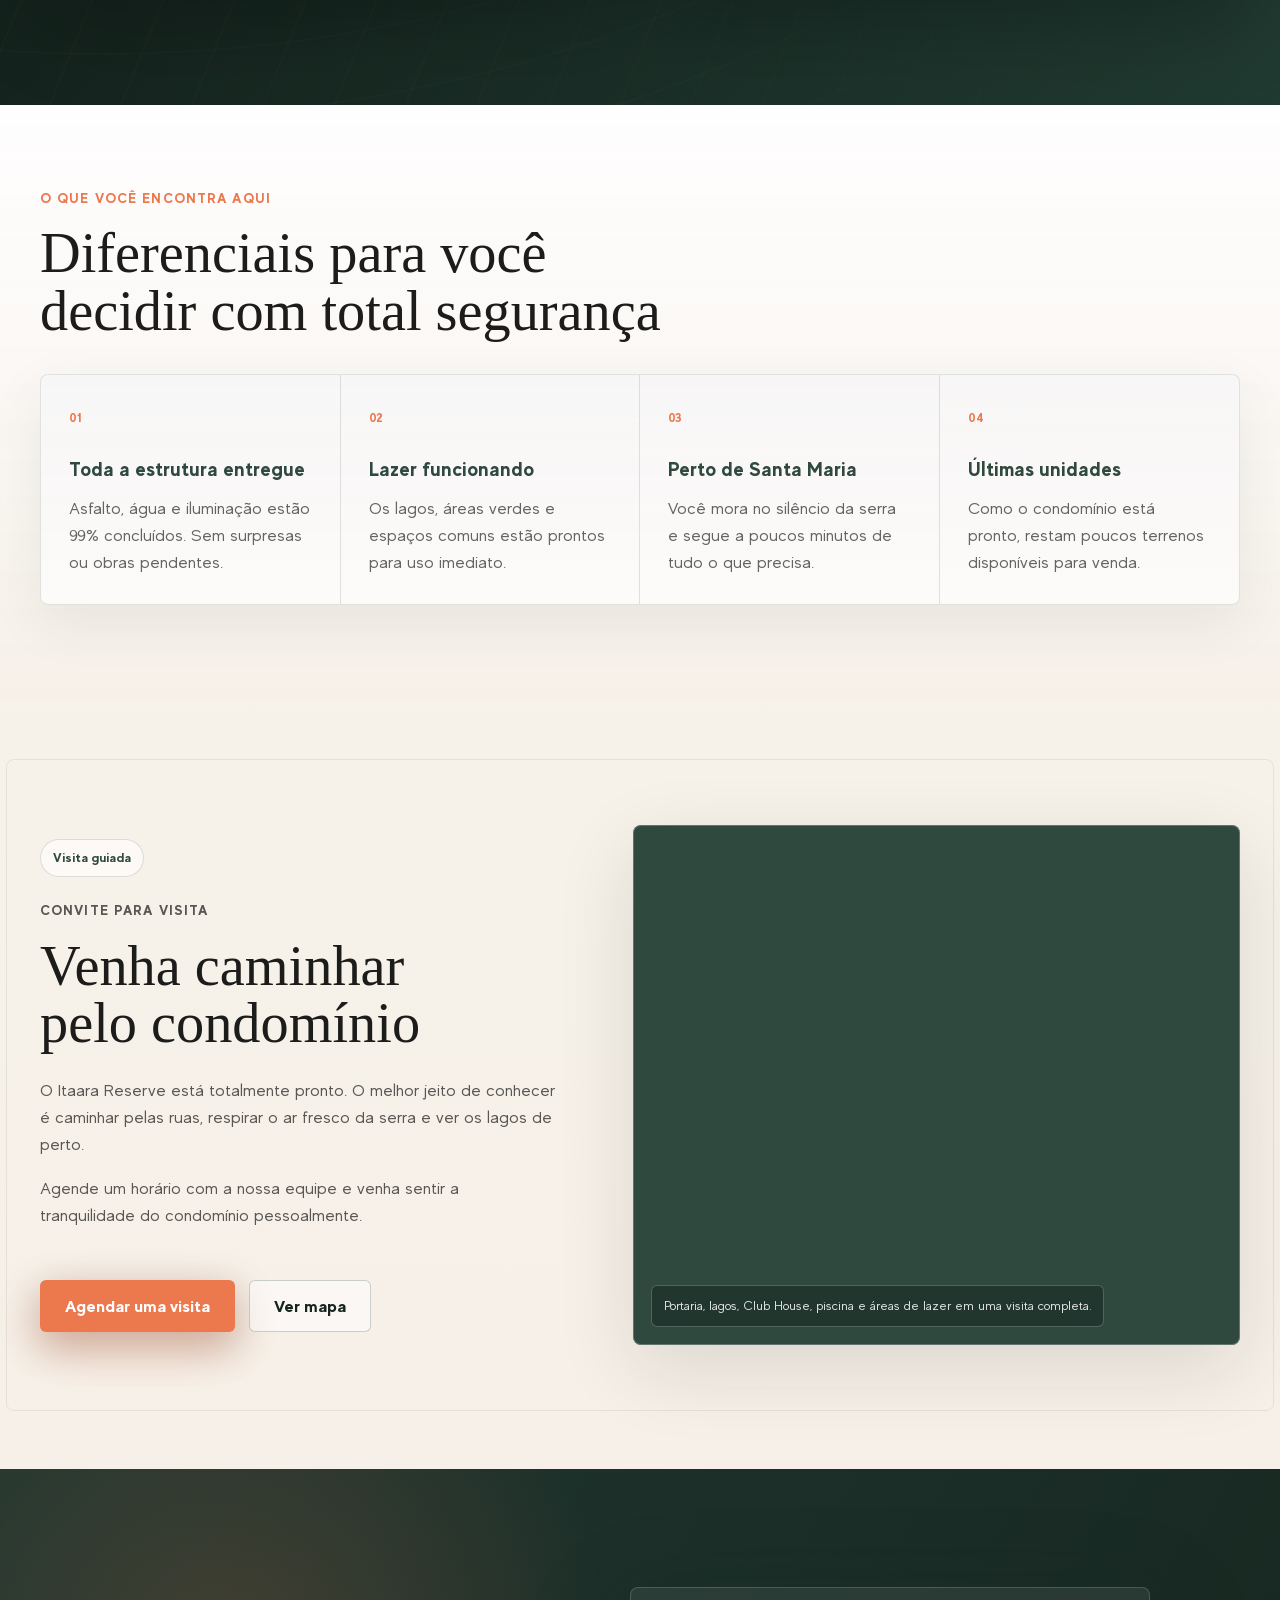
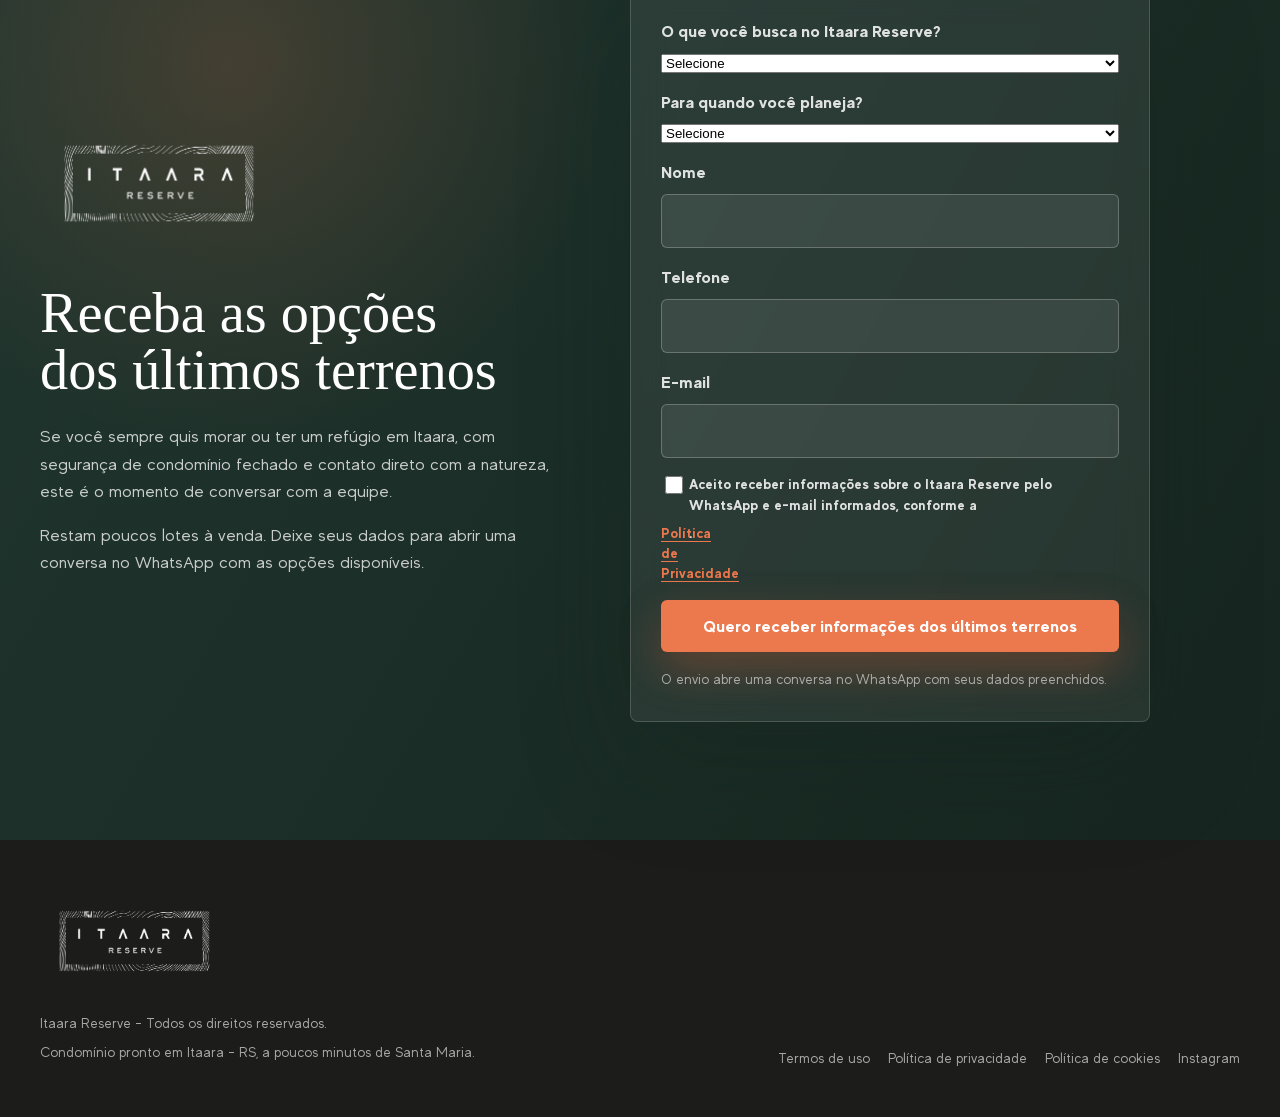
==== commit 92f83312: "feat(lp): interceptor salva lead na aba LP antes de abrir WhatsApp (NAO publicar)" ====
--- a/index.html
+++ b/index.html
@@ -410,16 +410,35 @@
         </div>
         <form class="lead-form" data-lead-form>
           <label>
+            O que você busca no Itaara Reserve?
+            <select name="busca" required>
+              <option value="" disabled selected>Selecione</option>
+              <option value="Construir minha casa">Construir minha casa</option>
+              <option value="Investir em um terreno">Investir em um terreno</option>
+              <option value="Quero conhecer primeiro">Quero conhecer primeiro</option>
+            </select>
+          </label>
+          <label>
+            Para quando você planeja?
+            <select name="quando" required>
+              <option value="" disabled selected>Selecione</option>
+              <option value="Ainda este ano">Ainda este ano</option>
+              <option value="Em 2027">Em 2027</option>
+              <option value="Só estou pesquisando">Só estou pesquisando</option>
+            </select>
+          </label>
+          <input type="text" name="website" tabindex="-1" autocomplete="off" aria-hidden="true" style="position:absolute;left:-9999px" />
+          <label>
             Nome
             <input type="text" name="name" autocomplete="name" required />
+          </label>
+          <label>
+            Telefone
+            <input type="tel" name="phone" autocomplete="tel" required />
           </label>
           <label>
             E-mail
             <input type="email" name="email" autocomplete="email" required />
-          </label>
-          <label>
-            Telefone
-            <input type="tel" name="phone" autocomplete="tel" required />
           </label>
           <label class="consent">
             <input type="checkbox" name="consent" required />
@@ -472,6 +491,6 @@
       </div>
     </div>
 
-    <script src="script.js?v=design-28"></script>
+    <script src="script.js?v=design-29"></script>
   </body>
 </html>
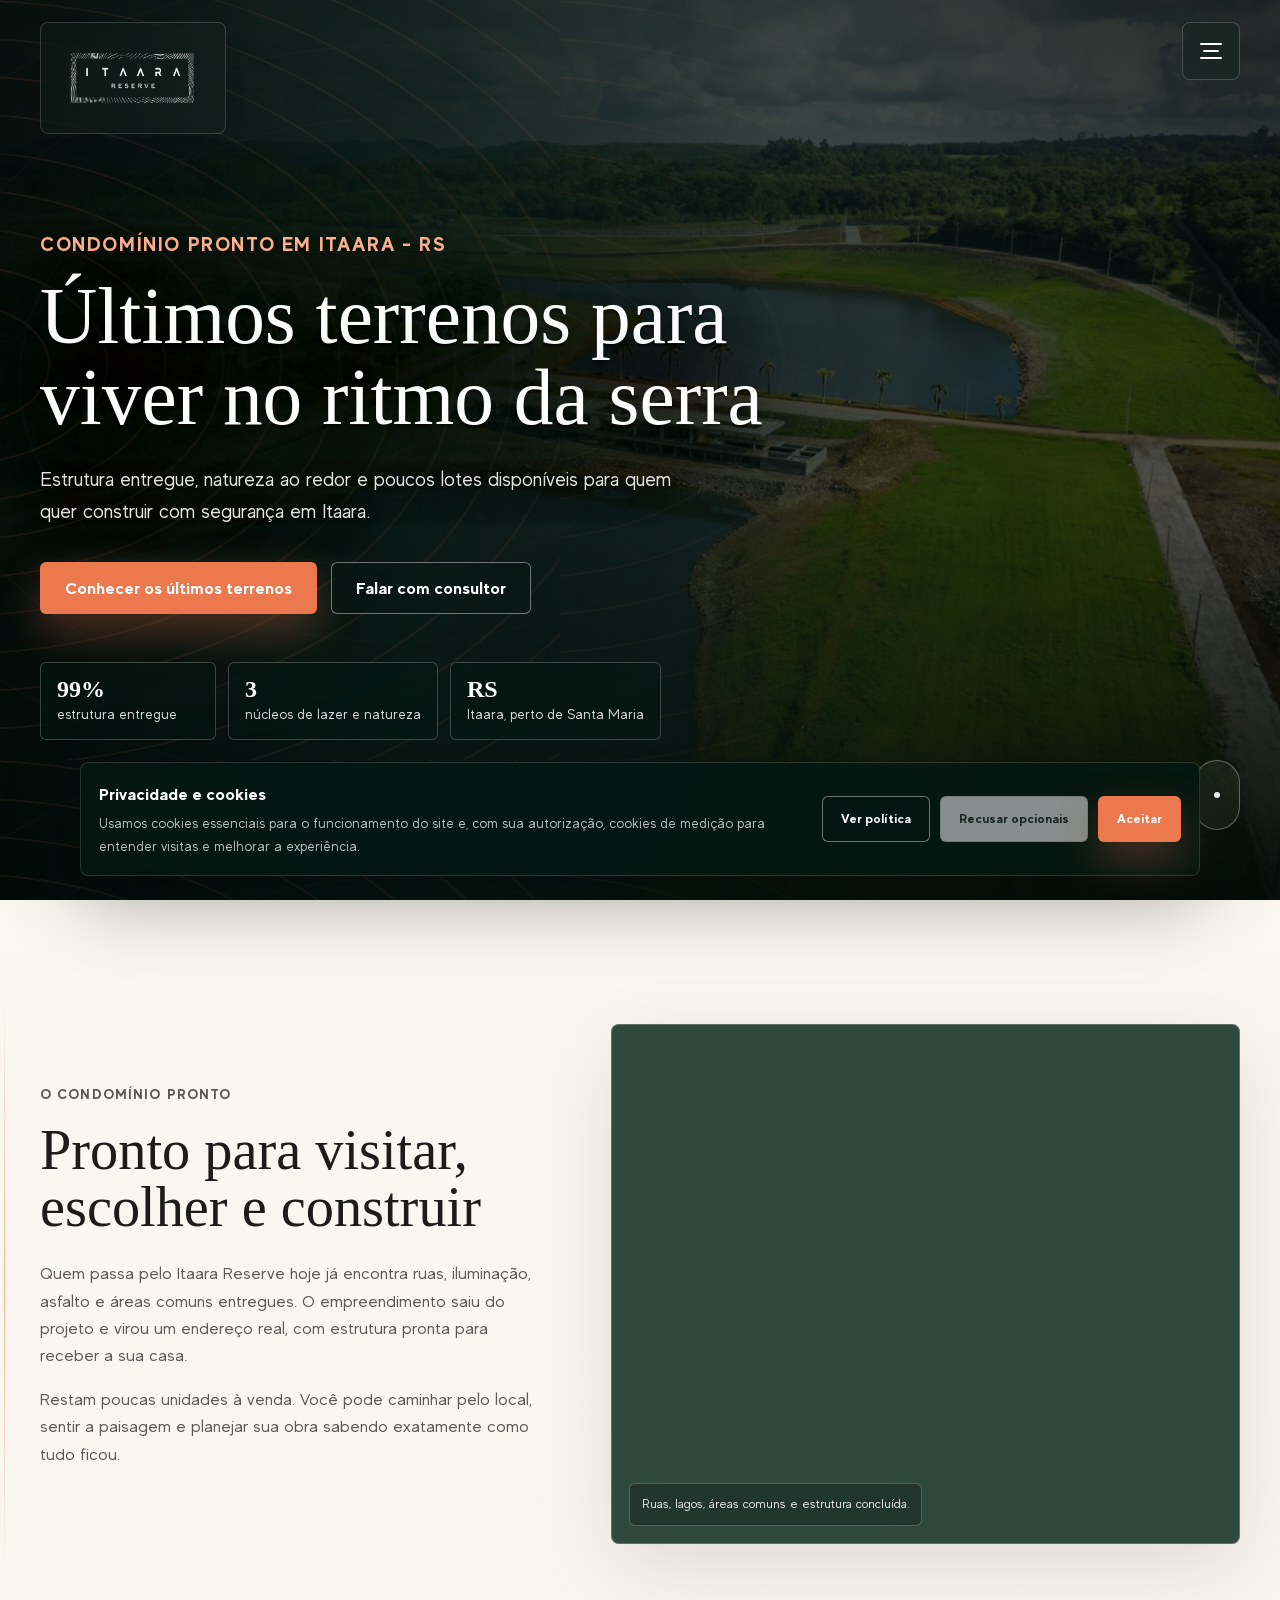
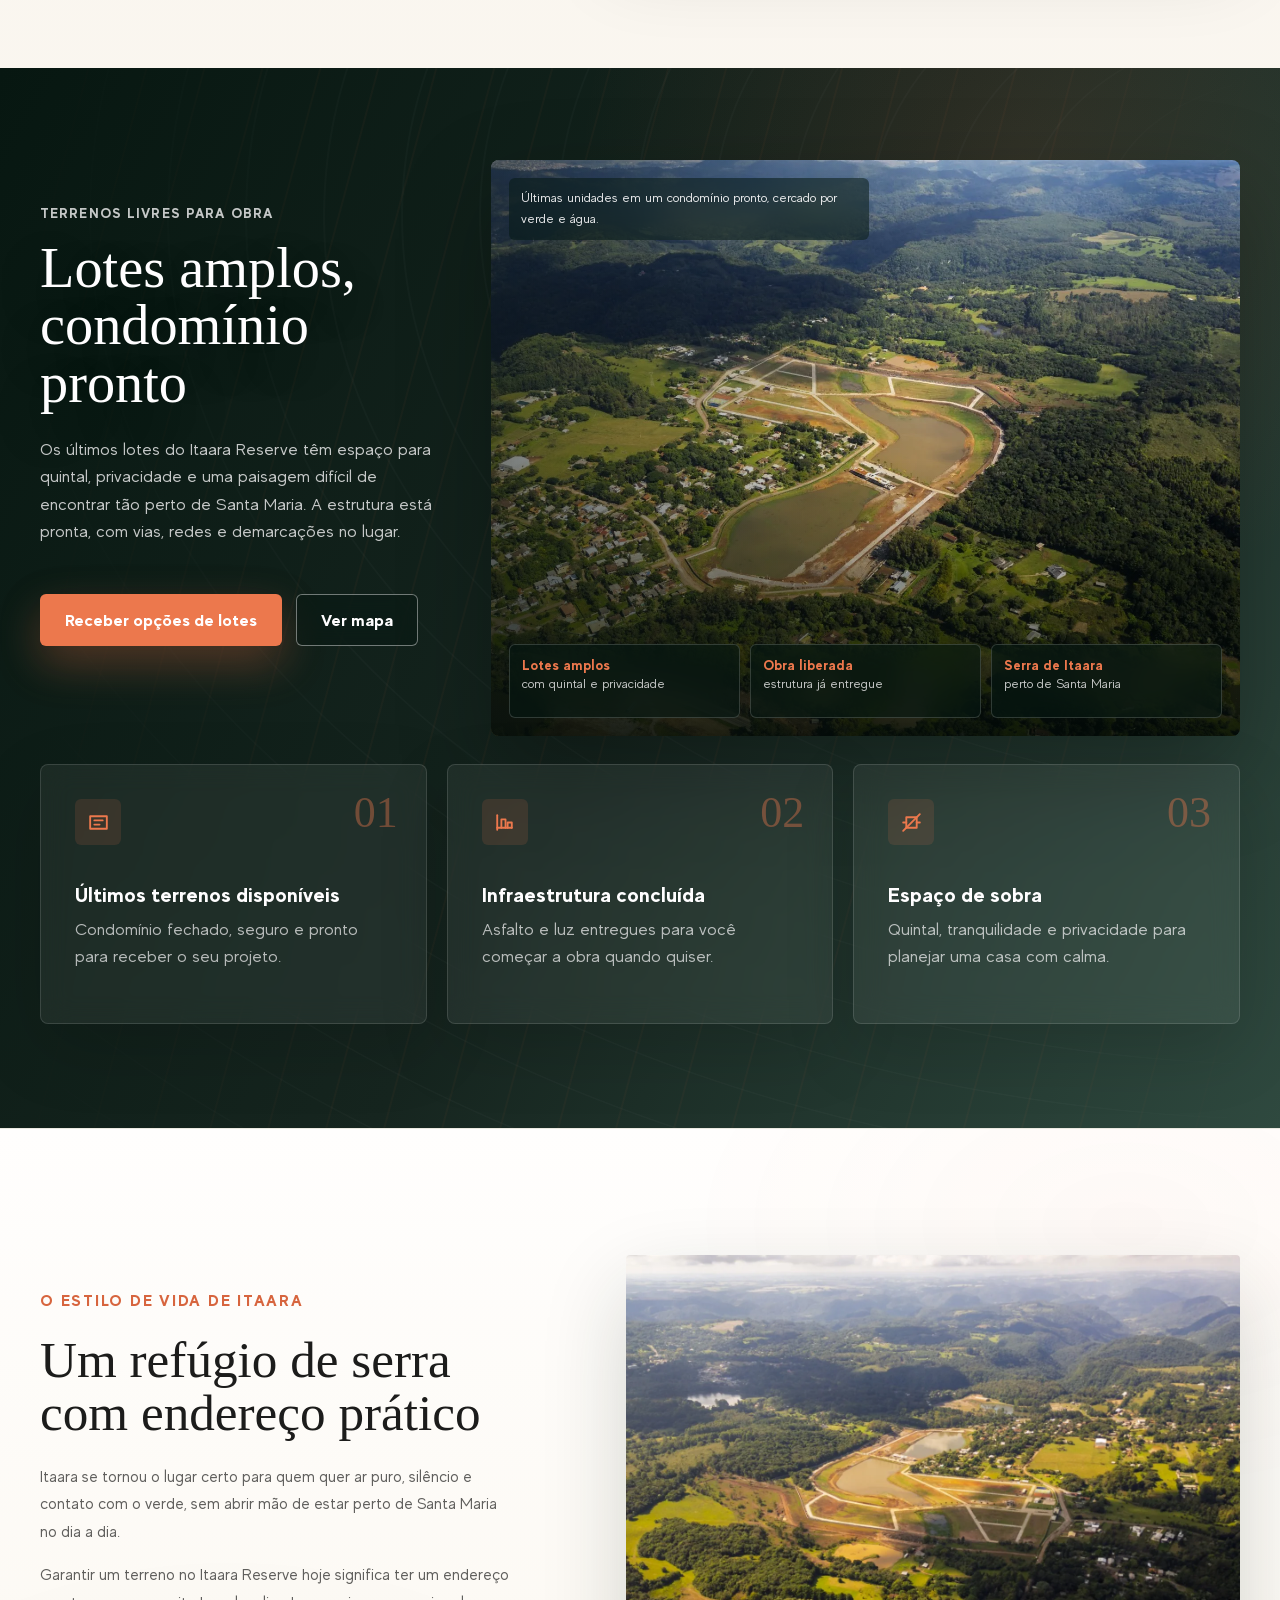
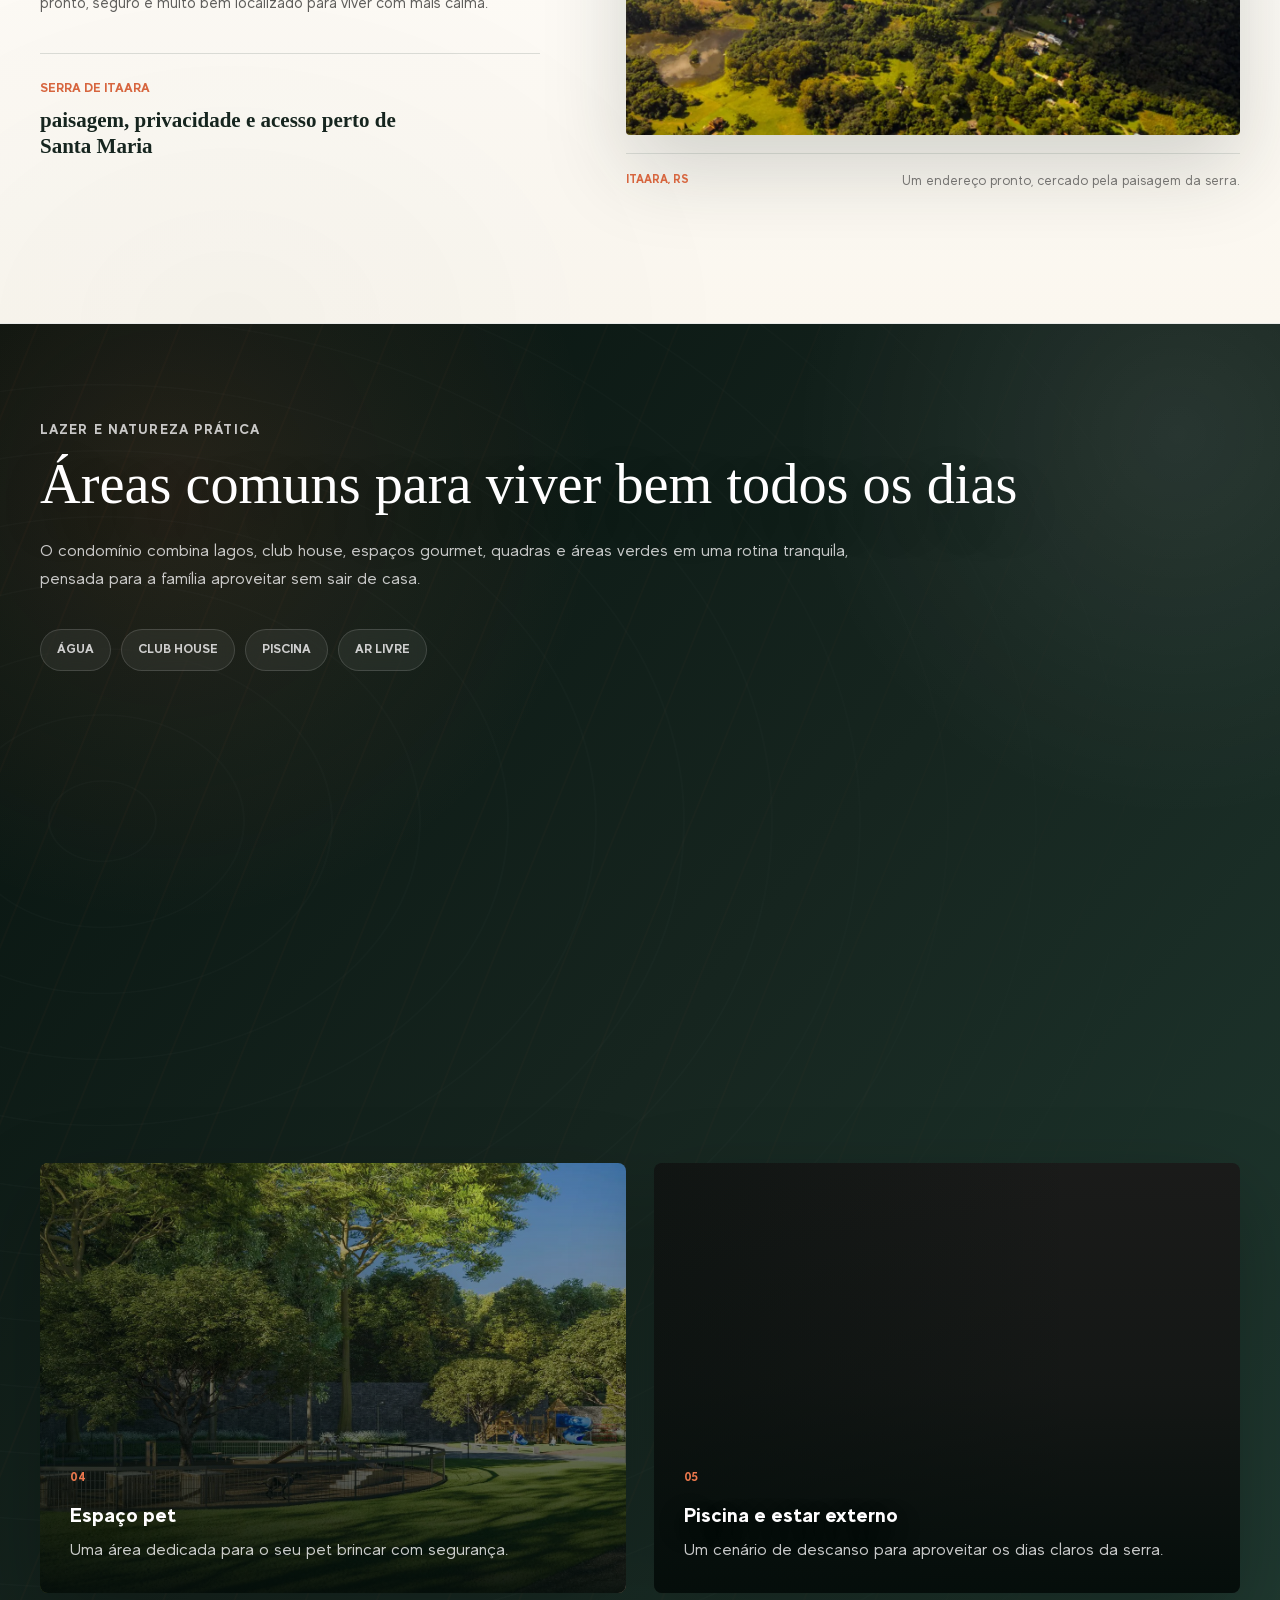
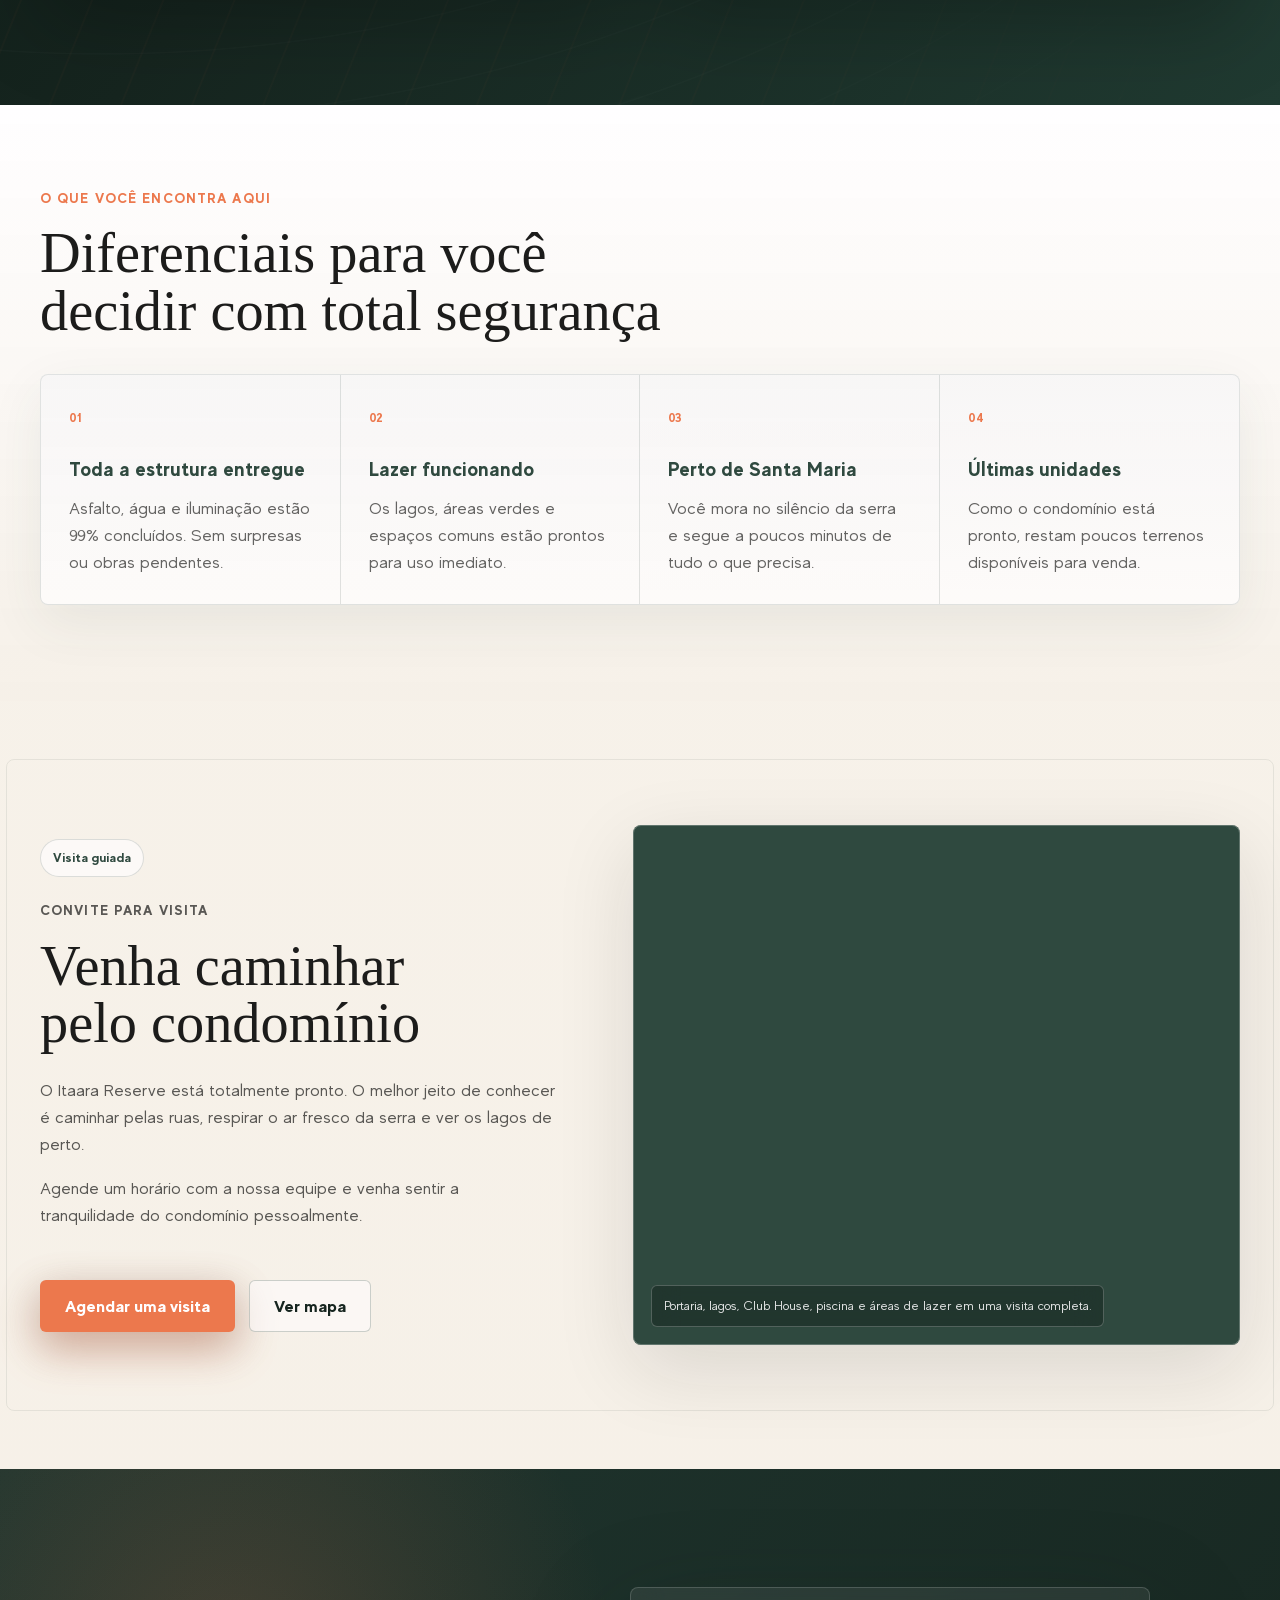
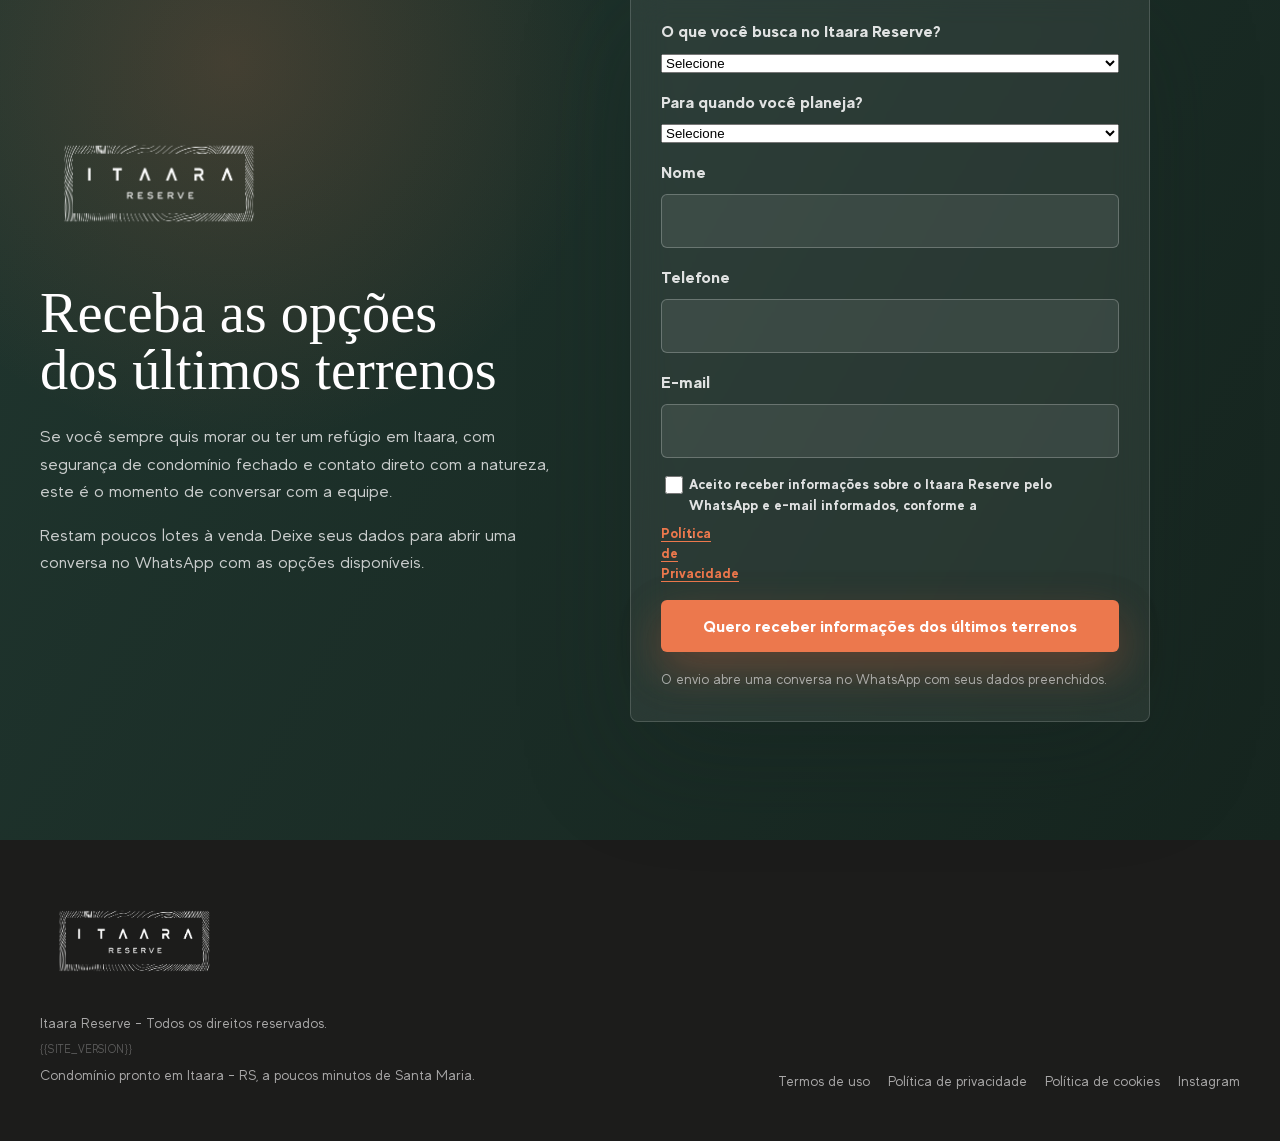
==== commit 589daba4: "feat(footer): versao do site no rodape ({{SITE_VERSION}} substituido no deploy) + VERSION 1.1.0" ====
--- a/index.html
+++ b/index.html
@@ -455,6 +455,7 @@
       <div>
         <img src="assets/images/logo-horizontal-branco.png" alt="Itaara Reserve" width="1921" height="1081" loading="lazy" decoding="async" />
         <p>Itaara Reserve - Todos os direitos reservados.</p>
+        <p class="site-version">{{SITE_VERSION}}</p>
         <p>Condomínio pronto em Itaara - RS, a poucos minutos de Santa Maria.</p>
       </div>
       <div class="footer-links">
--- a/styles.css
+++ b/styles.css
@@ -1530,6 +1530,12 @@
   margin-bottom: 6px;
 }
 
+.site-footer .site-version {
+  font-size: 11px;
+  opacity: 0.45;
+  letter-spacing: 0.02em;
+}
+
 .footer-links {
   display: flex;
   flex-wrap: wrap;
